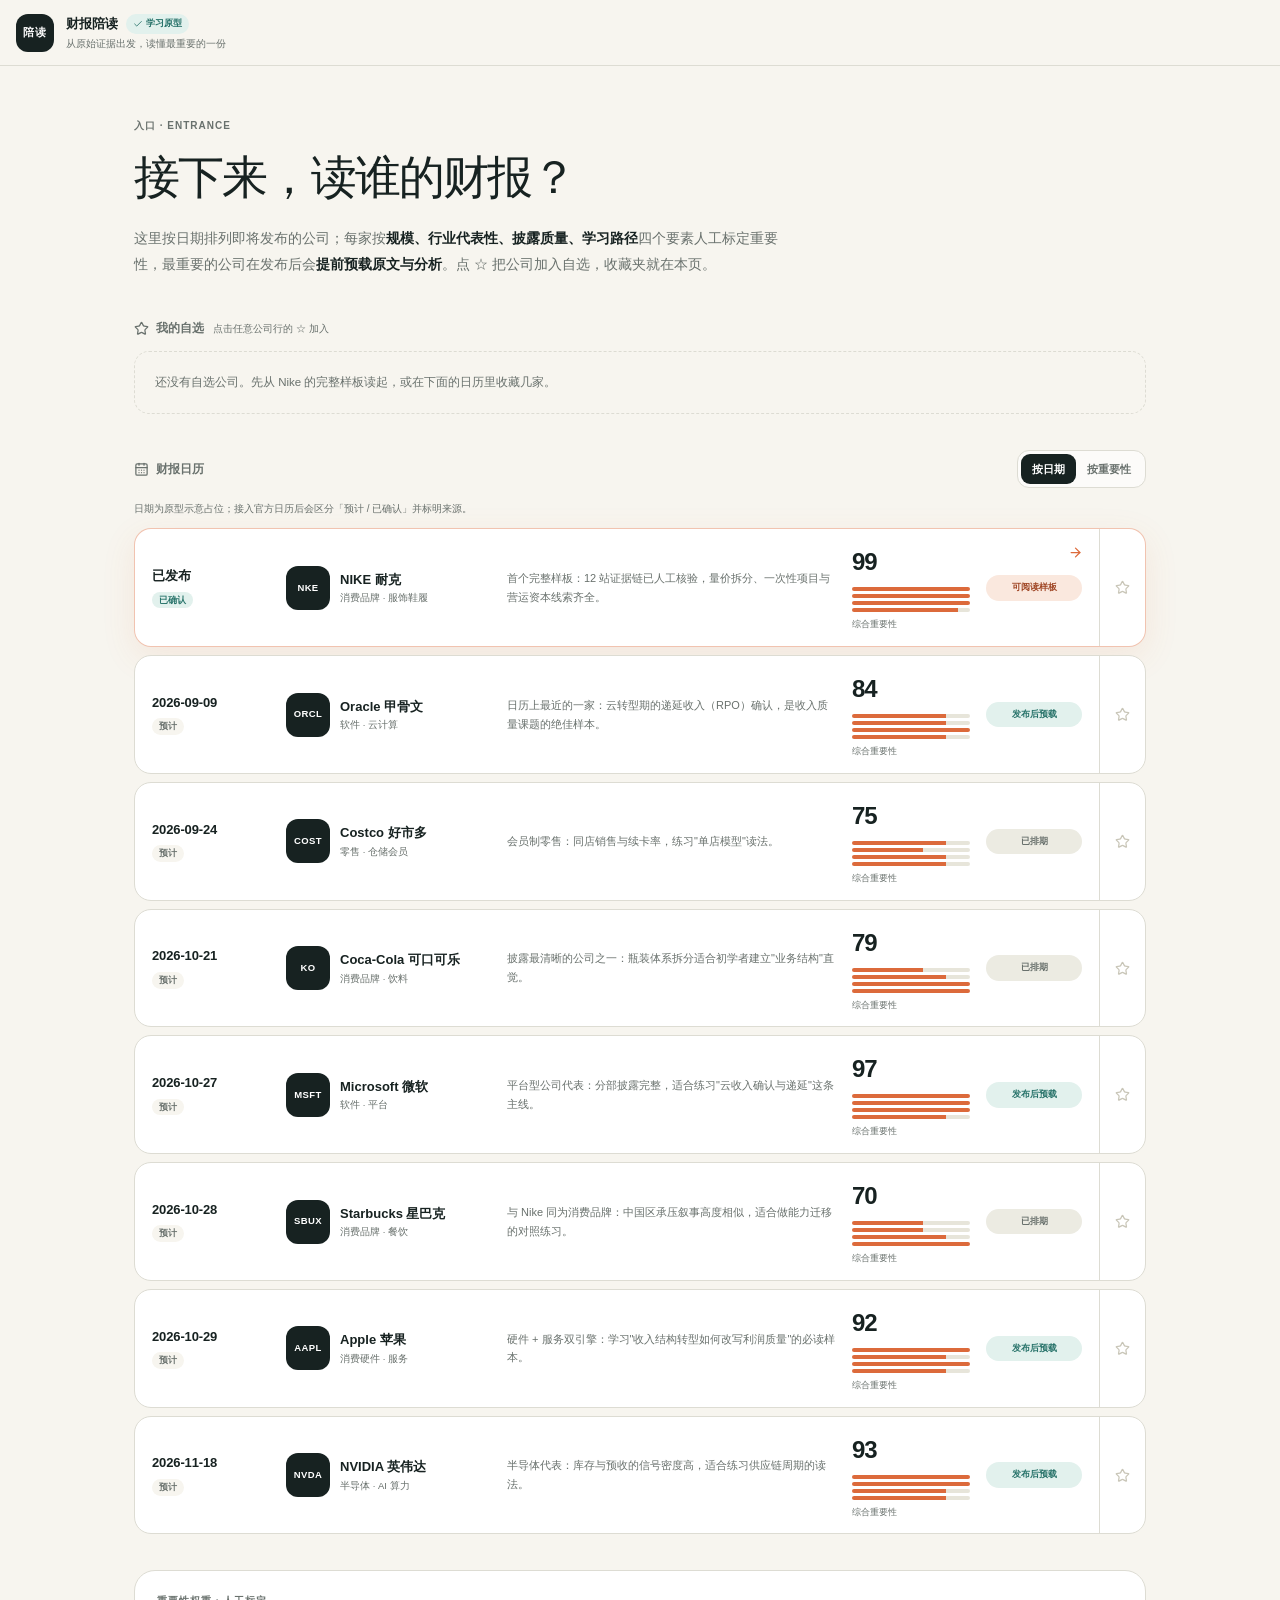
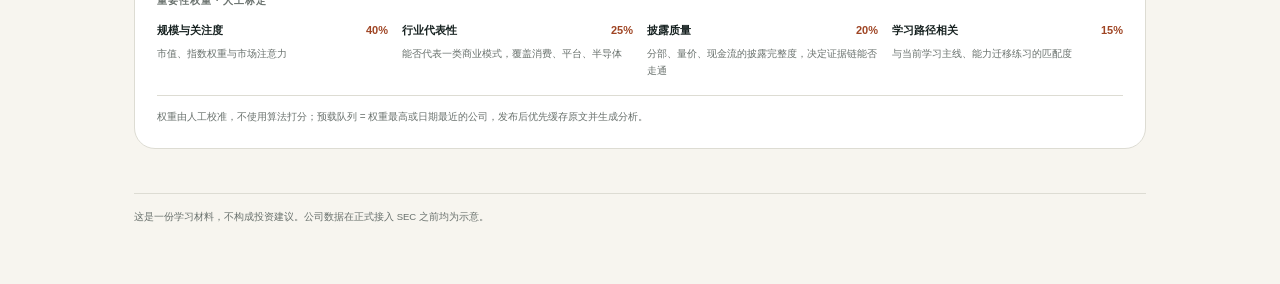
==== index.html @ c12c3133 "Deploy entry homepage + Nike report at /report/nike/fy2026; relative asset paths (fix broken subpath" ====
<!DOCTYPE html><html lang="zh-CN"><head><meta charSet="utf-8"/><meta name="viewport" content="width=device-width, initial-scale=1"/><link rel="stylesheet" href="./_next/static/css/index.BPpozG5n.css" data-rsc-css-href="./_next/static/css/index.BPpozG5n.css" data-precedence="vite-rsc/importer-resources"/><link rel="modulepreload" fetchPriority="low" href="./_next/static/chunks/index-BDIUC6n9.js"/><script src="/./_next/static/chunks/rolldown-runtime-C60lm6uB.js" type="module" async=""></script><script src="/./_next/static/chunks/framework-D_rUT4EX.js" type="module" async=""></script><link rel="modulepreload" href="./_next/static/chunks/rolldown-runtime-C60lm6uB.js" crossorigin=""/><link rel="modulepreload" href="./_next/static/chunks/framework-D_rUT4EX.js" crossorigin=""/><link rel="modulepreload" href="./_next/static/chunks/layout-segment-context-DTH68wFJ.js" crossorigin=""/><link rel="modulepreload" href="./_next/static/chunks/page-DCsmLHjJ.js" crossorigin=""/><link rel="modulepreload" href="./_next/static/chunks/check-DyhZmMCs.js" crossorigin=""/><title>财报陪读 · 财报学习入口</title><meta name="description" content="按日期追踪即将发布的公司财报，先读懂最重要的那几份。"/><script>Object.assign(((self[Symbol.for("vinext.navigationRuntime")]??={bootstrap:{routeManifest:null},functions:{}}).bootstrap.rsc??={rsc:[]}),{params:{},nav:{"pathname":"/","searchParams":[]}})</script><link rel="modulepreload" href="./_next/static/chunks/index-BDIUC6n9.js" />
</head><body><main class="home-page"><header class="topbar"><div class="nke">陪读</div><div class="report-title"><div><b>财报陪读</b><span class="verified"><svg xmlns="http://www.w3.org/2000/svg" width="10" height="10" viewBox="0 0 24 24" fill="none" stroke="currentColor" stroke-width="2" stroke-linecap="round" stroke-linejoin="round" class="lucide lucide-check" aria-hidden="true"><path d="M20 6 9 17l-5-5"></path></svg> 学习原型</span></div><small>从原始证据出发，读懂最重要的一份</small></div></header><div class="home"><section class="home-hero"><p class="eyebrow">入口 · Entrance</p><h1>接下来，读谁的财报？</h1><p class="lead">这里按日期排列即将发布的公司；每家按<b>规模、行业代表性、披露质量、学习路径</b>四个要素人工标定重要性，最重要的公司在发布后会<b>提前预载原文与分析</b>。点 ☆ 把公司加入自选，收藏夹就在本页。</p></section><section class="home-section" aria-label="我的自选"><div class="section-heading"><svg xmlns="http://www.w3.org/2000/svg" width="15" height="15" viewBox="0 0 24 24" fill="none" stroke="currentColor" stroke-width="2" stroke-linecap="round" stroke-linejoin="round" class="lucide lucide-star" aria-hidden="true"><path d="M11.525 2.295a.53.53 0 0 1 .95 0l2.31 4.679a2.123 2.123 0 0 0 1.595 1.16l5.166.756a.53.53 0 0 1 .294.904l-3.736 3.638a2.123 2.123 0 0 0-.611 1.878l.882 5.14a.53.53 0 0 1-.771.56l-4.618-2.428a2.122 2.122 0 0 0-1.973 0L6.396 21.01a.53.53 0 0 1-.77-.56l.881-5.139a2.122 2.122 0 0 0-.611-1.879L2.16 9.795a.53.53 0 0 1 .294-.906l5.165-.755a2.122 2.122 0 0 0 1.597-1.16z"></path></svg><h2>我的自选</h2><span class="heading-note">点击任意公司行的 ☆ 加入</span></div><div class="empty">还没有自选公司。先从 Nike 的完整样板读起，或在下面的日历里收藏几家。</div></section><section class="home-section" aria-label="财报日历"><div class="section-heading"><svg xmlns="http://www.w3.org/2000/svg" width="15" height="15" viewBox="0 0 24 24" fill="none" stroke="currentColor" stroke-width="2" stroke-linecap="round" stroke-linejoin="round" class="lucide lucide-calendar-days" aria-hidden="true"><path d="M8 2v3"></path><path d="M16 2v3"></path><rect x="3" y="3" width="18" height="18" rx="2"></rect><path d="M3 9h18"></path><path d="M8 13h.01"></path><path d="M12 13h.01"></path><path d="M16 13h.01"></path><path d="M8 17h.01"></path><path d="M12 17h.01"></path><path d="M16 17h.01"></path></svg><h2>财报日历</h2><div class="mode" role="tablist" aria-label="排序方式"><button class="active">按日期</button><button class="">按重要性</button></div></div><p class="cal-note">日期为原型示意占位；接入官方日历后会区分「预计 / 已确认」并标明来源。</p><ul class="co-list"><li class="co ready"><a class="co-main link" href="report/nike/fy2026/" aria-label="打开 NIKE 耐克 财报样板"><div class="co-date"><b>已发布</b><span class="date-flag ok">已确认</span></div><div class="co-id"><span class="ticker">NKE</span><div><b>NIKE 耐克</b><small>消费品牌 · 服饰鞋履</small></div></div><p class="co-hl">首个完整样板：12 站证据链已人工核验，量价拆分、一次性项目与营运资本线索齐全。</p><div class="co-weight" title="规模与关注度 5/5；行业代表性 5/5；披露质量 5/5；学习路径相关 4.5/5"><b>99</b><div class="factor-bars"><i data-v="5" style="--v:100%"></i><i data-v="5" style="--v:100%"></i><i data-v="5" style="--v:100%"></i><i data-v="4.5" style="--v:90%"></i></div><small>综合重要性</small></div><span class="status-badge ready" title="内容已人工核验，可直接进入">可阅读样板</span><svg xmlns="http://www.w3.org/2000/svg" width="15" height="15" viewBox="0 0 24 24" fill="none" stroke="currentColor" stroke-width="2" stroke-linecap="round" stroke-linejoin="round" class="lucide lucide-arrow-right go" aria-hidden="true"><path d="M5 12h14"></path><path d="m12 5 7 7-7 7"></path></svg></a><button class="star " aria-label="加入自选 NIKE 耐克"><svg xmlns="http://www.w3.org/2000/svg" width="15" height="15" viewBox="0 0 24 24" fill="none" stroke="currentColor" stroke-width="2" stroke-linecap="round" stroke-linejoin="round" class="lucide lucide-star" aria-hidden="true"><path d="M11.525 2.295a.53.53 0 0 1 .95 0l2.31 4.679a2.123 2.123 0 0 0 1.595 1.16l5.166.756a.53.53 0 0 1 .294.904l-3.736 3.638a2.123 2.123 0 0 0-.611 1.878l.882 5.14a.53.53 0 0 1-.771.56l-4.618-2.428a2.122 2.122 0 0 0-1.973 0L6.396 21.01a.53.53 0 0 1-.77-.56l.881-5.139a2.122 2.122 0 0 0-.611-1.879L2.16 9.795a.53.53 0 0 1 .294-.906l5.165-.755a2.122 2.122 0 0 0 1.597-1.16z"></path></svg></button></li><li class="co queued"><div class="co-main"><div class="co-date"><b>2026-09-09</b><span class="date-flag">预计</span></div><div class="co-id"><span class="ticker">ORCL</span><div><b>Oracle 甲骨文</b><small>软件 · 云计算</small></div></div><p class="co-hl">日历上最近的一家：云转型期的递延收入（RPO）确认，是收入质量课题的绝佳样本。</p><div class="co-weight" title="规模与关注度 4/5；行业代表性 4/5；披露质量 5/5；学习路径相关 4/5"><b>84</b><div class="factor-bars"><i data-v="4" style="--v:80%"></i><i data-v="4" style="--v:80%"></i><i data-v="5" style="--v:100%"></i><i data-v="4" style="--v:80%"></i></div><small>综合重要性</small></div><span class="status-badge queued" title="重要性高：发布后自动拉取原文并生成分析链（原型阶段仅展示状态）">发布后预载</span></div><button class="star " aria-label="加入自选 Oracle 甲骨文"><svg xmlns="http://www.w3.org/2000/svg" width="15" height="15" viewBox="0 0 24 24" fill="none" stroke="currentColor" stroke-width="2" stroke-linecap="round" stroke-linejoin="round" class="lucide lucide-star" aria-hidden="true"><path d="M11.525 2.295a.53.53 0 0 1 .95 0l2.31 4.679a2.123 2.123 0 0 0 1.595 1.16l5.166.756a.53.53 0 0 1 .294.904l-3.736 3.638a2.123 2.123 0 0 0-.611 1.878l.882 5.14a.53.53 0 0 1-.771.56l-4.618-2.428a2.122 2.122 0 0 0-1.973 0L6.396 21.01a.53.53 0 0 1-.77-.56l.881-5.139a2.122 2.122 0 0 0-.611-1.879L2.16 9.795a.53.53 0 0 1 .294-.906l5.165-.755a2.122 2.122 0 0 0 1.597-1.16z"></path></svg></button></li><li class="co planned"><div class="co-main"><div class="co-date"><b>2026-09-24</b><span class="date-flag">预计</span></div><div class="co-id"><span class="ticker">COST</span><div><b>Costco 好市多</b><small>零售 · 仓储会员</small></div></div><p class="co-hl">会员制零售：同店销售与续卡率，练习&quot;单店模型&quot;读法。</p><div class="co-weight" title="规模与关注度 4/5；行业代表性 3/5；披露质量 4/5；学习路径相关 4/5"><b>75</b><div class="factor-bars"><i data-v="4" style="--v:80%"></i><i data-v="3" style="--v:60%"></i><i data-v="4" style="--v:80%"></i><i data-v="4" style="--v:80%"></i></div><small>综合重要性</small></div><span class="status-badge planned" title="已进入覆盖名单，暂不在预载队列">已排期</span></div><button class="star " aria-label="加入自选 Costco 好市多"><svg xmlns="http://www.w3.org/2000/svg" width="15" height="15" viewBox="0 0 24 24" fill="none" stroke="currentColor" stroke-width="2" stroke-linecap="round" stroke-linejoin="round" class="lucide lucide-star" aria-hidden="true"><path d="M11.525 2.295a.53.53 0 0 1 .95 0l2.31 4.679a2.123 2.123 0 0 0 1.595 1.16l5.166.756a.53.53 0 0 1 .294.904l-3.736 3.638a2.123 2.123 0 0 0-.611 1.878l.882 5.14a.53.53 0 0 1-.771.56l-4.618-2.428a2.122 2.122 0 0 0-1.973 0L6.396 21.01a.53.53 0 0 1-.77-.56l.881-5.139a2.122 2.122 0 0 0-.611-1.879L2.16 9.795a.53.53 0 0 1 .294-.906l5.165-.755a2.122 2.122 0 0 0 1.597-1.16z"></path></svg></button></li><li class="co planned"><div class="co-main"><div class="co-date"><b>2026-10-21</b><span class="date-flag">预计</span></div><div class="co-id"><span class="ticker">KO</span><div><b>Coca-Cola 可口可乐</b><small>消费品牌 · 饮料</small></div></div><p class="co-hl">披露最清晰的公司之一：瓶装体系拆分适合初学者建立&quot;业务结构&quot;直觉。</p><div class="co-weight" title="规模与关注度 3/5；行业代表性 4/5；披露质量 5/5；学习路径相关 5/5"><b>79</b><div class="factor-bars"><i data-v="3" style="--v:60%"></i><i data-v="4" style="--v:80%"></i><i data-v="5" style="--v:100%"></i><i data-v="5" style="--v:100%"></i></div><small>综合重要性</small></div><span class="status-badge planned" title="已进入覆盖名单，暂不在预载队列">已排期</span></div><button class="star " aria-label="加入自选 Coca-Cola 可口可乐"><svg xmlns="http://www.w3.org/2000/svg" width="15" height="15" viewBox="0 0 24 24" fill="none" stroke="currentColor" stroke-width="2" stroke-linecap="round" stroke-linejoin="round" class="lucide lucide-star" aria-hidden="true"><path d="M11.525 2.295a.53.53 0 0 1 .95 0l2.31 4.679a2.123 2.123 0 0 0 1.595 1.16l5.166.756a.53.53 0 0 1 .294.904l-3.736 3.638a2.123 2.123 0 0 0-.611 1.878l.882 5.14a.53.53 0 0 1-.771.56l-4.618-2.428a2.122 2.122 0 0 0-1.973 0L6.396 21.01a.53.53 0 0 1-.77-.56l.881-5.139a2.122 2.122 0 0 0-.611-1.879L2.16 9.795a.53.53 0 0 1 .294-.906l5.165-.755a2.122 2.122 0 0 0 1.597-1.16z"></path></svg></button></li><li class="co queued"><div class="co-main"><div class="co-date"><b>2026-10-27</b><span class="date-flag">预计</span></div><div class="co-id"><span class="ticker">MSFT</span><div><b>Microsoft 微软</b><small>软件 · 平台</small></div></div><p class="co-hl">平台型公司代表：分部披露完整，适合练习&quot;云收入确认与递延&quot;这条主线。</p><div class="co-weight" title="规模与关注度 5/5；行业代表性 5/5；披露质量 5/5；学习路径相关 4/5"><b>97</b><div class="factor-bars"><i data-v="5" style="--v:100%"></i><i data-v="5" style="--v:100%"></i><i data-v="5" style="--v:100%"></i><i data-v="4" style="--v:80%"></i></div><small>综合重要性</small></div><span class="status-badge queued" title="重要性高：发布后自动拉取原文并生成分析链（原型阶段仅展示状态）">发布后预载</span></div><button class="star " aria-label="加入自选 Microsoft 微软"><svg xmlns="http://www.w3.org/2000/svg" width="15" height="15" viewBox="0 0 24 24" fill="none" stroke="currentColor" stroke-width="2" stroke-linecap="round" stroke-linejoin="round" class="lucide lucide-star" aria-hidden="true"><path d="M11.525 2.295a.53.53 0 0 1 .95 0l2.31 4.679a2.123 2.123 0 0 0 1.595 1.16l5.166.756a.53.53 0 0 1 .294.904l-3.736 3.638a2.123 2.123 0 0 0-.611 1.878l.882 5.14a.53.53 0 0 1-.771.56l-4.618-2.428a2.122 2.122 0 0 0-1.973 0L6.396 21.01a.53.53 0 0 1-.77-.56l.881-5.139a2.122 2.122 0 0 0-.611-1.879L2.16 9.795a.53.53 0 0 1 .294-.906l5.165-.755a2.122 2.122 0 0 0 1.597-1.16z"></path></svg></button></li><li class="co planned"><div class="co-main"><div class="co-date"><b>2026-10-28</b><span class="date-flag">预计</span></div><div class="co-id"><span class="ticker">SBUX</span><div><b>Starbucks 星巴克</b><small>消费品牌 · 餐饮</small></div></div><p class="co-hl">与 Nike 同为消费品牌：中国区承压叙事高度相似，适合做能力迁移的对照练习。</p><div class="co-weight" title="规模与关注度 3/5；行业代表性 3/5；披露质量 4/5；学习路径相关 5/5"><b>70</b><div class="factor-bars"><i data-v="3" style="--v:60%"></i><i data-v="3" style="--v:60%"></i><i data-v="4" style="--v:80%"></i><i data-v="5" style="--v:100%"></i></div><small>综合重要性</small></div><span class="status-badge planned" title="已进入覆盖名单，暂不在预载队列">已排期</span></div><button class="star " aria-label="加入自选 Starbucks 星巴克"><svg xmlns="http://www.w3.org/2000/svg" width="15" height="15" viewBox="0 0 24 24" fill="none" stroke="currentColor" stroke-width="2" stroke-linecap="round" stroke-linejoin="round" class="lucide lucide-star" aria-hidden="true"><path d="M11.525 2.295a.53.53 0 0 1 .95 0l2.31 4.679a2.123 2.123 0 0 0 1.595 1.16l5.166.756a.53.53 0 0 1 .294.904l-3.736 3.638a2.123 2.123 0 0 0-.611 1.878l.882 5.14a.53.53 0 0 1-.771.56l-4.618-2.428a2.122 2.122 0 0 0-1.973 0L6.396 21.01a.53.53 0 0 1-.77-.56l.881-5.139a2.122 2.122 0 0 0-.611-1.879L2.16 9.795a.53.53 0 0 1 .294-.906l5.165-.755a2.122 2.122 0 0 0 1.597-1.16z"></path></svg></button></li><li class="co queued"><div class="co-main"><div class="co-date"><b>2026-10-29</b><span class="date-flag">预计</span></div><div class="co-id"><span class="ticker">AAPL</span><div><b>Apple 苹果</b><small>消费硬件 · 服务</small></div></div><p class="co-hl">硬件 + 服务双引擎：学习&quot;收入结构转型如何改写利润质量&quot;的必读样本。</p><div class="co-weight" title="规模与关注度 5/5；行业代表性 4/5；披露质量 5/5；学习路径相关 4/5"><b>92</b><div class="factor-bars"><i data-v="5" style="--v:100%"></i><i data-v="4" style="--v:80%"></i><i data-v="5" style="--v:100%"></i><i data-v="4" style="--v:80%"></i></div><small>综合重要性</small></div><span class="status-badge queued" title="重要性高：发布后自动拉取原文并生成分析链（原型阶段仅展示状态）">发布后预载</span></div><button class="star " aria-label="加入自选 Apple 苹果"><svg xmlns="http://www.w3.org/2000/svg" width="15" height="15" viewBox="0 0 24 24" fill="none" stroke="currentColor" stroke-width="2" stroke-linecap="round" stroke-linejoin="round" class="lucide lucide-star" aria-hidden="true"><path d="M11.525 2.295a.53.53 0 0 1 .95 0l2.31 4.679a2.123 2.123 0 0 0 1.595 1.16l5.166.756a.53.53 0 0 1 .294.904l-3.736 3.638a2.123 2.123 0 0 0-.611 1.878l.882 5.14a.53.53 0 0 1-.771.56l-4.618-2.428a2.122 2.122 0 0 0-1.973 0L6.396 21.01a.53.53 0 0 1-.77-.56l.881-5.139a2.122 2.122 0 0 0-.611-1.879L2.16 9.795a.53.53 0 0 1 .294-.906l5.165-.755a2.122 2.122 0 0 0 1.597-1.16z"></path></svg></button></li><li class="co queued"><div class="co-main"><div class="co-date"><b>2026-11-18</b><span class="date-flag">预计</span></div><div class="co-id"><span class="ticker">NVDA</span><div><b>NVIDIA 英伟达</b><small>半导体 · AI 算力</small></div></div><p class="co-hl">半导体代表：库存与预收的信号密度高，适合练习供应链周期的读法。</p><div class="co-weight" title="规模与关注度 5/5；行业代表性 5/5；披露质量 4/5；学习路径相关 4/5"><b>93</b><div class="factor-bars"><i data-v="5" style="--v:100%"></i><i data-v="5" style="--v:100%"></i><i data-v="4" style="--v:80%"></i><i data-v="4" style="--v:80%"></i></div><small>综合重要性</small></div><span class="status-badge queued" title="重要性高：发布后自动拉取原文并生成分析链（原型阶段仅展示状态）">发布后预载</span></div><button class="star " aria-label="加入自选 NVIDIA 英伟达"><svg xmlns="http://www.w3.org/2000/svg" width="15" height="15" viewBox="0 0 24 24" fill="none" stroke="currentColor" stroke-width="2" stroke-linecap="round" stroke-linejoin="round" class="lucide lucide-star" aria-hidden="true"><path d="M11.525 2.295a.53.53 0 0 1 .95 0l2.31 4.679a2.123 2.123 0 0 0 1.595 1.16l5.166.756a.53.53 0 0 1 .294.904l-3.736 3.638a2.123 2.123 0 0 0-.611 1.878l.882 5.14a.53.53 0 0 1-.771.56l-4.618-2.428a2.122 2.122 0 0 0-1.973 0L6.396 21.01a.53.53 0 0 1-.77-.56l.881-5.139a2.122 2.122 0 0 0-.611-1.879L2.16 9.795a.53.53 0 0 1 .294-.906l5.165-.755a2.122 2.122 0 0 0 1.597-1.16z"></path></svg></button></li></ul></section><section class="home-section" aria-label="重要性权重说明"><div class="weight-note"><p class="eyebrow">重要性权重 · 人工标定</p><div class="factor-grid"><div><b>规模与关注度<span>40%</span></b><p>市值、指数权重与市场注意力</p></div><div><b>行业代表性<span>25%</span></b><p>能否代表一类商业模式，覆盖消费、平台、半导体</p></div><div><b>披露质量<span>20%</span></b><p>分部、量价、现金流的披露完整度，决定证据链能否走通</p></div><div><b>学习路径相关<span>15%</span></b><p>与当前学习主线、能力迁移练习的匹配度</p></div></div><p class="factor-foot">权重由人工校准，不使用算法打分；预载队列 = 权重最高或日期最近的公司，发布后优先缓存原文并生成分析。</p></div></section><footer class="home-foot">这是一份学习材料，不构成投资建议。公司数据在正式接入 SEC 之前均为示意。</footer></div></main><script type="module" src="./_next/static/chunks/index-BDIUC6n9.js" id="_R_" async=""></script><script>((self[Symbol.for("vinext.navigationRuntime")]??={bootstrap:{routeManifest:null},functions:{}}).bootstrap.rsc??={rsc:[]}).rsc.push("2:I[\"c5beb10df826\",[],\"Children\",1]\n")</script><script>((self[Symbol.for("vinext.navigationRuntime")]??={bootstrap:{routeManifest:null},functions:{}}).bootstrap.rsc??={rsc:[]}).rsc.push("3:I[\"0dc7e6a5ccb2\",[],\"GlobalErrorBoundary\",1]\n")</script><script>((self[Symbol.for("vinext.navigationRuntime")]??={bootstrap:{routeManifest:null},functions:{}}).bootstrap.rsc??={rsc:[]}).rsc.push("4:I[\"610eead2fe97\",[],\"default\",1]\n")</script><script>((self[Symbol.for("vinext.navigationRuntime")]??={bootstrap:{routeManifest:null},functions:{}}).bootstrap.rsc??={rsc:[]}).rsc.push("5:I[\"0dc7e6a5ccb2\",[],\"ErrorBoundary\",1]\n")</script><script>((self[Symbol.for("vinext.navigationRuntime")]??={bootstrap:{routeManifest:null},functions:{}}).bootstrap.rsc??={rsc:[]}).rsc.push("6:I[\"8c444080ebb8\",[],\"LayoutSegmentProvider\",1]\n")</script><script>((self[Symbol.for("vinext.navigationRuntime")]??={bootstrap:{routeManifest:null},functions:{}}).bootstrap.rsc??={rsc:[]}).rsc.push("7:I[\"c5beb10df826\",[],\"Slot\",1]\n")</script><script>((self[Symbol.for("vinext.navigationRuntime")]??={bootstrap:{routeManifest:null},functions:{}}).bootstrap.rsc??={rsc:[]}).rsc.push("8:I[\"0dc7e6a5ccb2\",[],\"NotFoundBoundary\",1]\n")</script><script>((self[Symbol.for("vinext.navigationRuntime")]??={bootstrap:{routeManifest:null},functions:{}}).bootstrap.rsc??={rsc:[]}).rsc.push("9:I[\"40fe166cc87b\",[],\"AppRouterScrollTarget\",1]\n")</script><script>((self[Symbol.for("vinext.navigationRuntime")]??={bootstrap:{routeManifest:null},functions:{}}).bootstrap.rsc??={rsc:[]}).rsc.push("a:I[\"0dc7e6a5ccb2\",[],\"RedirectBoundary\",1]\n")</script><script>((self[Symbol.for("vinext.navigationRuntime")]??={bootstrap:{routeManifest:null},functions:{}}).bootstrap.rsc??={rsc:[]}).rsc.push(":HL[\"./_next/static/css/index.BPpozG5n.css\",\"style\"     ]\n")</script><script>((self[Symbol.for("vinext.navigationRuntime")]??={bootstrap:{routeManifest:null},functions:{}}).bootstrap.rsc??={rsc:[]}).rsc.push("0:{\"page:/\":\"$L1\",\"layout:/\":[[[\"$\",\"link\",\"css:./_next/static/css/index.BPpozG5n.css\",{\"rel\":\"stylesheet\",\"precedence\":\"vite-rsc/importer-resources\",\"href\":\"./_next/static/css/index.BPpozG5n.css\",\"data-rsc-css-href\":\"./_next/static/css/index.BPpozG5n.css\"}],\"$undefined\"],[\"$\",\"html\",null,{\"lang\":\"zh-CN\",\"children\":[\"$\",\"body\",null,{\"children\":[\"$\",\"$L2\",null,{}]}]}]],\"route:/\":[[[\"$\",\"meta\",null,{\"charSet\":\"utf-8\"}],[[\"$\",\"title\",\"0\",{\"children\":\"财报陪读 · 财报学习入口\"}],[\"$\",\"meta\",\"1\",{\"name\":\"description\",\"content\":\"按日期追踪即将发布的公司财报，先读懂最重要的那几份。\"}]],[[\"$\",\"meta\",\"0\",{\"name\":\"viewport\",\"content\":\"width=device-width, initial-scale=1\"}]]],[\"$\",\"$L3\",null,{\"fallback\":\"$4\",\"children\":[\"$\",\"$L5\",null,{\"fallback\":\"$4\",\"children\":[\"$\",\"$L6\",null,{\"providerId\":\"layout:/\",\"segmentMap\":{\"children\":[]},\"children\":[\"$\",\"$L7\",null,{\"id\":\"layout:/\",\"parallelSlots\":\"$undefined\",\"children\":[\"$\",\"$L8\",null,{\"resetKey\":\"\",\"fallback\":[[\"$\",\"title\",null,{\"children\":\"404: This page could not be found.\"}],[\"$\",\"div\",null,{\"style\":{\"fontFamily\":\"system-ui,\\\"Segoe UI\\\",Roboto,Helvetica,Arial,sans-serif,\\\"Apple Color Emoji\\\",\\\"Segoe UI Emoji\\\"\",\"height\":\"100vh\",\"textAlign\":\"center\",\"display\":\"flex\",\"flexDirection\":\"column\",\"alignItems\":\"center\",\"justifyContent\":\"center\"},\"children\":[\"$\",\"div\",null,{\"children\":[[\"$\",\"style\",null,{\"dangerouslySetInnerHTML\":{\"__html\":\"body{color:#000;background:#fff;margin:0}.next-error-h1{border-right:1px solid rgba(0,0,0,.3)}@media (prefers-color-scheme:dark){body{color:#fff;background:#000}.next-error-h1{border-right:1px solid rgba(255,255,255,.3)}}\"}}],[\"$\",\"h1\",null,{\"className\":\"next-error-h1\",\"style\":{\"display\":\"inline-block\",\"margin\":\"0 20px 0 0\",\"padding\":\"0 23px 0 0\",\"fontSize\":24,\"fontWeight\":500,\"verticalAlign\":\"top\",\"lineHeight\":\"49px\"},\"children\":404}],[\"$\",\"div\",null,{\"style\":{\"display\":\"inline-block\"},\"children\":[\"$\",\"h2\",null,{\"style\":{\"fontSize\":14,\"fontWeight\":400,\"lineHeight\":\"49px\",\"margin\":0},\"children\":\"This page could not be found.\"}]}]]}]}]],\"children\":[\"$\",\"$L9\",null,{\"children\":[\"$\",\"$La\",null,{\"children\":[[\"$\",\"$L6\",null,{\"providerId\":\"page:/\",\"segmentMap\":{\"children\":[\"__PAGE__\"]},\"children\":[\"$\",\"$L7\",null,{\"id\":\"page:/\"}]}],null]}]}]}]}]}]}]}],null,null],\"__route\":\"route:/\",\"__interceptionContext\":null,\"__layoutIds\":[\"layout:/\"],\"__rootLayout\":\"/\",\"__bfcacheSegmentIdentities\":{\"layout:/\":\"[\\\"layout\\\",\\\"layout:/\\\",\\\"root-boundary:/\\\",\\\"\\\"]\",\"page:/\":\"[\\\"page\\\",\\\"page:/\\\",\\\"root-boundary:/\\\",\\\"\\\"]\"},\"__srcPage\":[\"page\"],\"__layoutFlags\":{\"layout:/\":\"s\"},\"__artifactCompatibility\":{\"schemaVersion\":1,\"graphVersion\":\"app-route-graph:1177fd80f83fa7b0\",\"deploymentVersion\":\"57dcc817-956c-4311-aa41-f0c4954b4004\",\"appElementsSchemaVersion\":1,\"rscPayloadSchemaVersion\":1,\"rootBoundaryId\":\"/\",\"renderEpoch\":null}}\n")</script><script>((self[Symbol.for("vinext.navigationRuntime")]??={bootstrap:{routeManifest:null},functions:{}}).bootstrap.rsc??={rsc:[]}).rsc.push("b:I[\"6efdf509a785\",[],\"default\",1]\n")</script><script>((self[Symbol.for("vinext.navigationRuntime")]??={bootstrap:{routeManifest:null},functions:{}}).bootstrap.rsc??={rsc:[]}).rsc.push("1:[\"$\",\"$Lb\",null,{\"params\":\"$@c\",\"searchParams\":\"$@d\"}]\n")</script><script>((self[Symbol.for("vinext.navigationRuntime")]??={bootstrap:{routeManifest:null},functions:{}}).bootstrap.rsc??={rsc:[]}).rsc.push("c:{}\n")</script><script>((self[Symbol.for("vinext.navigationRuntime")]??={bootstrap:{routeManifest:null},functions:{}}).bootstrap.rsc??={rsc:[]}).rsc.push("d:{}\n")</script><script>Object.assign(((self[Symbol.for("vinext.navigationRuntime")]??={bootstrap:{routeManifest:null},functions:{}}).bootstrap.rsc??={rsc:[]}),{"initialCacheKind":"dynamic"});((self[Symbol.for("vinext.navigationRuntime")]??={bootstrap:{routeManifest:null},functions:{}}).bootstrap.rsc??={rsc:[]}).done=true</script></body></html>
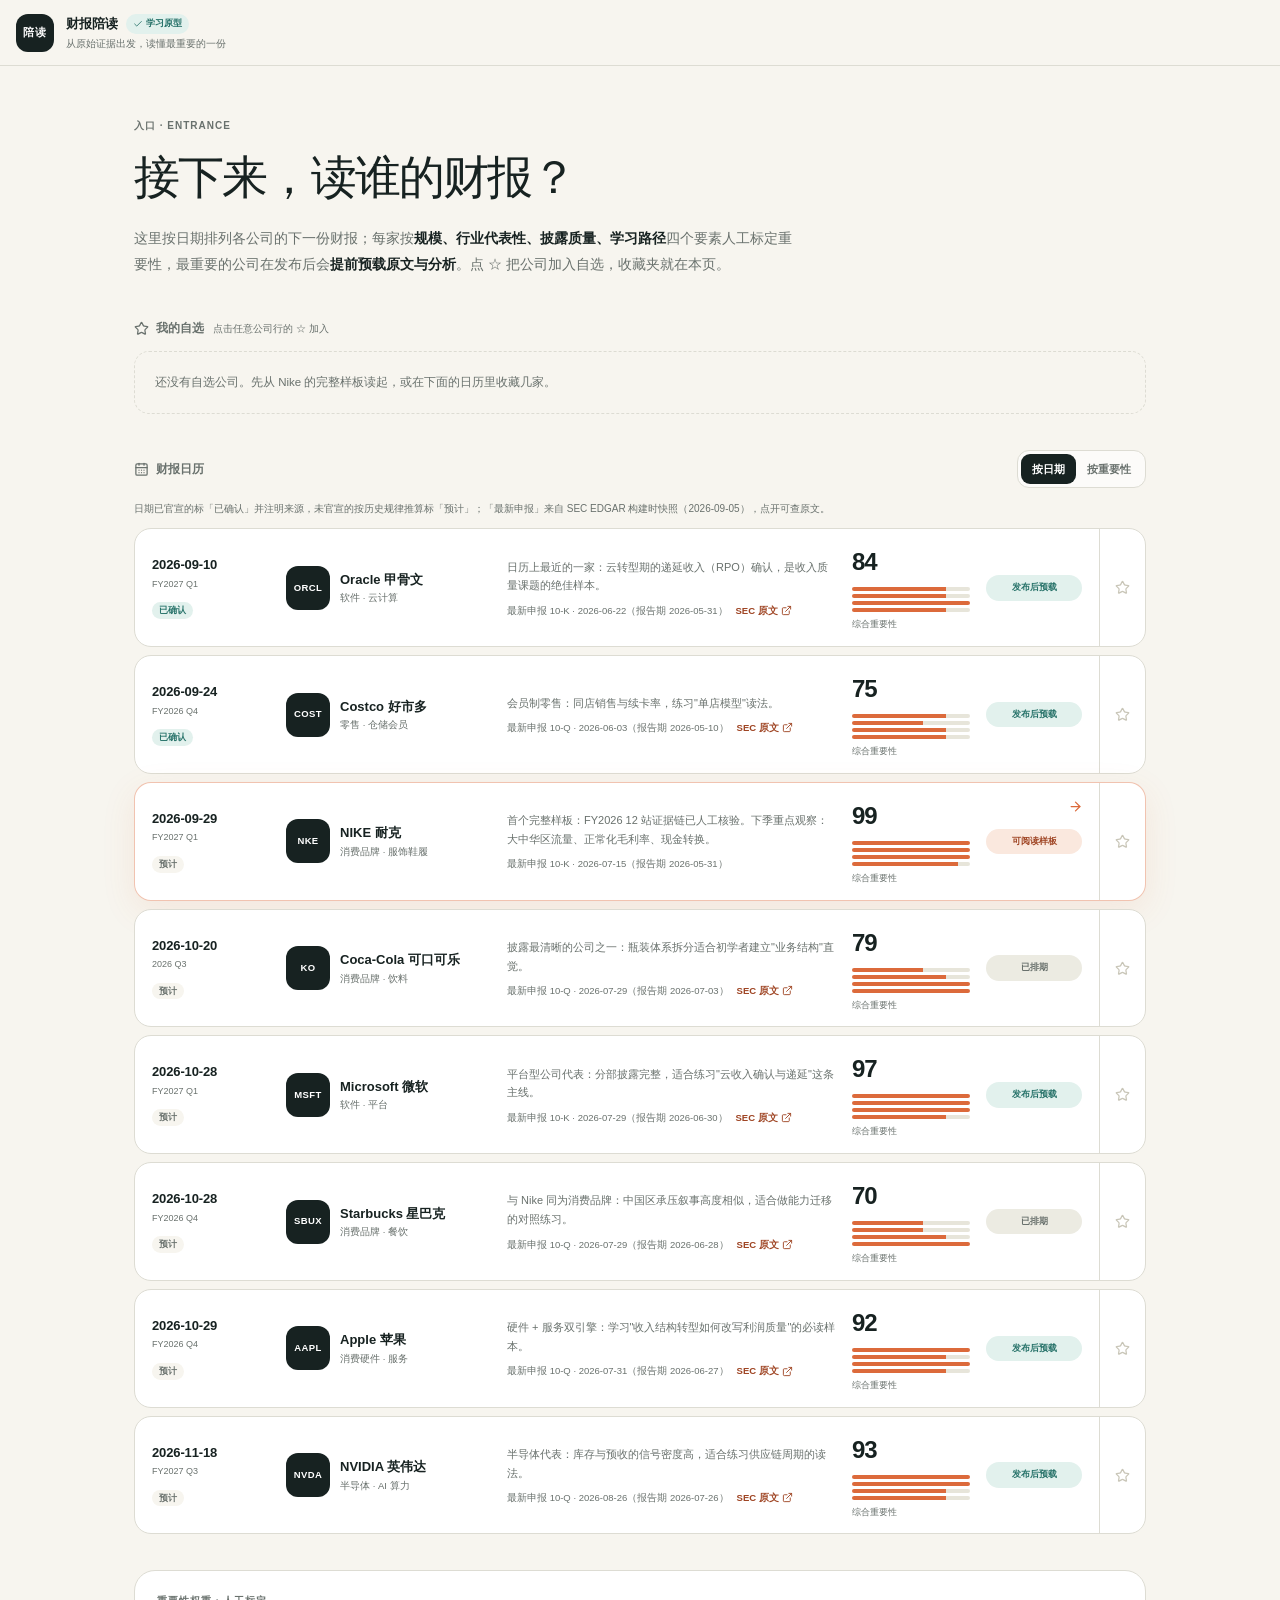
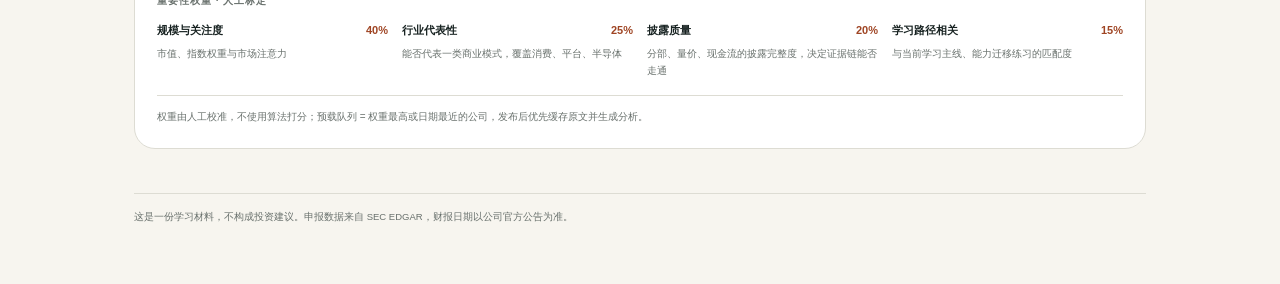
==== commit c10561e9: "Homepage: real SEC EDGAR filings + confirmed earnings dates (ORCL 9/10, COST 9/24)" ====
--- a/index.html
+++ b/index.html
@@ -1,2 +1,2 @@
-<!DOCTYPE html><html lang="zh-CN"><head><meta charSet="utf-8"/><meta name="viewport" content="width=device-width, initial-scale=1"/><link rel="stylesheet" href="./_next/static/css/index.BPpozG5n.css" data-rsc-css-href="./_next/static/css/index.BPpozG5n.css" data-precedence="vite-rsc/importer-resources"/><link rel="modulepreload" fetchPriority="low" href="./_next/static/chunks/index-BDIUC6n9.js"/><script src="/./_next/static/chunks/rolldown-runtime-C60lm6uB.js" type="module" async=""></script><script src="/./_next/static/chunks/framework-D_rUT4EX.js" type="module" async=""></script><link rel="modulepreload" href="./_next/static/chunks/rolldown-runtime-C60lm6uB.js" crossorigin=""/><link rel="modulepreload" href="./_next/static/chunks/framework-D_rUT4EX.js" crossorigin=""/><link rel="modulepreload" href="./_next/static/chunks/layout-segment-context-DTH68wFJ.js" crossorigin=""/><link rel="modulepreload" href="./_next/static/chunks/page-DCsmLHjJ.js" crossorigin=""/><link rel="modulepreload" href="./_next/static/chunks/check-DyhZmMCs.js" crossorigin=""/><title>财报陪读 · 财报学习入口</title><meta name="description" content="按日期追踪即将发布的公司财报，先读懂最重要的那几份。"/><script>Object.assign(((self[Symbol.for("vinext.navigationRuntime")]??={bootstrap:{routeManifest:null},functions:{}}).bootstrap.rsc??={rsc:[]}),{params:{},nav:{"pathname":"/","searchParams":[]}})</script><link rel="modulepreload" href="./_next/static/chunks/index-BDIUC6n9.js" />
-</head><body><main class="home-page"><header class="topbar"><div class="nke">陪读</div><div class="report-title"><div><b>财报陪读</b><span class="verified"><svg xmlns="http://www.w3.org/2000/svg" width="10" height="10" viewBox="0 0 24 24" fill="none" stroke="currentColor" stroke-width="2" stroke-linecap="round" stroke-linejoin="round" class="lucide lucide-check" aria-hidden="true"><path d="M20 6 9 17l-5-5"></path></svg> 学习原型</span></div><small>从原始证据出发，读懂最重要的一份</small></div></header><div class="home"><section class="home-hero"><p class="eyebrow">入口 · Entrance</p><h1>接下来，读谁的财报？</h1><p class="lead">这里按日期排列即将发布的公司；每家按<b>规模、行业代表性、披露质量、学习路径</b>四个要素人工标定重要性，最重要的公司在发布后会<b>提前预载原文与分析</b>。点 ☆ 把公司加入自选，收藏夹就在本页。</p></section><section class="home-section" aria-label="我的自选"><div class="section-heading"><svg xmlns="http://www.w3.org/2000/svg" width="15" height="15" viewBox="0 0 24 24" fill="none" stroke="currentColor" stroke-width="2" stroke-linecap="round" stroke-linejoin="round" class="lucide lucide-star" aria-hidden="true"><path d="M11.525 2.295a.53.53 0 0 1 .95 0l2.31 4.679a2.123 2.123 0 0 0 1.595 1.16l5.166.756a.53.53 0 0 1 .294.904l-3.736 3.638a2.123 2.123 0 0 0-.611 1.878l.882 5.14a.53.53 0 0 1-.771.56l-4.618-2.428a2.122 2.122 0 0 0-1.973 0L6.396 21.01a.53.53 0 0 1-.77-.56l.881-5.139a2.122 2.122 0 0 0-.611-1.879L2.16 9.795a.53.53 0 0 1 .294-.906l5.165-.755a2.122 2.122 0 0 0 1.597-1.16z"></path></svg><h2>我的自选</h2><span class="heading-note">点击任意公司行的 ☆ 加入</span></div><div class="empty">还没有自选公司。先从 Nike 的完整样板读起，或在下面的日历里收藏几家。</div></section><section class="home-section" aria-label="财报日历"><div class="section-heading"><svg xmlns="http://www.w3.org/2000/svg" width="15" height="15" viewBox="0 0 24 24" fill="none" stroke="currentColor" stroke-width="2" stroke-linecap="round" stroke-linejoin="round" class="lucide lucide-calendar-days" aria-hidden="true"><path d="M8 2v3"></path><path d="M16 2v3"></path><rect x="3" y="3" width="18" height="18" rx="2"></rect><path d="M3 9h18"></path><path d="M8 13h.01"></path><path d="M12 13h.01"></path><path d="M16 13h.01"></path><path d="M8 17h.01"></path><path d="M12 17h.01"></path><path d="M16 17h.01"></path></svg><h2>财报日历</h2><div class="mode" role="tablist" aria-label="排序方式"><button class="active">按日期</button><button class="">按重要性</button></div></div><p class="cal-note">日期为原型示意占位；接入官方日历后会区分「预计 / 已确认」并标明来源。</p><ul class="co-list"><li class="co ready"><a class="co-main link" href="report/nike/fy2026/" aria-label="打开 NIKE 耐克 财报样板"><div class="co-date"><b>已发布</b><span class="date-flag ok">已确认</span></div><div class="co-id"><span class="ticker">NKE</span><div><b>NIKE 耐克</b><small>消费品牌 · 服饰鞋履</small></div></div><p class="co-hl">首个完整样板：12 站证据链已人工核验，量价拆分、一次性项目与营运资本线索齐全。</p><div class="co-weight" title="规模与关注度 5/5；行业代表性 5/5；披露质量 5/5；学习路径相关 4.5/5"><b>99</b><div class="factor-bars"><i data-v="5" style="--v:100%"></i><i data-v="5" style="--v:100%"></i><i data-v="5" style="--v:100%"></i><i data-v="4.5" style="--v:90%"></i></div><small>综合重要性</small></div><span class="status-badge ready" title="内容已人工核验，可直接进入">可阅读样板</span><svg xmlns="http://www.w3.org/2000/svg" width="15" height="15" viewBox="0 0 24 24" fill="none" stroke="currentColor" stroke-width="2" stroke-linecap="round" stroke-linejoin="round" class="lucide lucide-arrow-right go" aria-hidden="true"><path d="M5 12h14"></path><path d="m12 5 7 7-7 7"></path></svg></a><button class="star " aria-label="加入自选 NIKE 耐克"><svg xmlns="http://www.w3.org/2000/svg" width="15" height="15" viewBox="0 0 24 24" fill="none" stroke="currentColor" stroke-width="2" stroke-linecap="round" stroke-linejoin="round" class="lucide lucide-star" aria-hidden="true"><path d="M11.525 2.295a.53.53 0 0 1 .95 0l2.31 4.679a2.123 2.123 0 0 0 1.595 1.16l5.166.756a.53.53 0 0 1 .294.904l-3.736 3.638a2.123 2.123 0 0 0-.611 1.878l.882 5.14a.53.53 0 0 1-.771.56l-4.618-2.428a2.122 2.122 0 0 0-1.973 0L6.396 21.01a.53.53 0 0 1-.77-.56l.881-5.139a2.122 2.122 0 0 0-.611-1.879L2.16 9.795a.53.53 0 0 1 .294-.906l5.165-.755a2.122 2.122 0 0 0 1.597-1.16z"></path></svg></button></li><li class="co queued"><div class="co-main"><div class="co-date"><b>2026-09-09</b><span class="date-flag">预计</span></div><div class="co-id"><span class="ticker">ORCL</span><div><b>Oracle 甲骨文</b><small>软件 · 云计算</small></div></div><p class="co-hl">日历上最近的一家：云转型期的递延收入（RPO）确认，是收入质量课题的绝佳样本。</p><div class="co-weight" title="规模与关注度 4/5；行业代表性 4/5；披露质量 5/5；学习路径相关 4/5"><b>84</b><div class="factor-bars"><i data-v="4" style="--v:80%"></i><i data-v="4" style="--v:80%"></i><i data-v="5" style="--v:100%"></i><i data-v="4" style="--v:80%"></i></div><small>综合重要性</small></div><span class="status-badge queued" title="重要性高：发布后自动拉取原文并生成分析链（原型阶段仅展示状态）">发布后预载</span></div><button class="star " aria-label="加入自选 Oracle 甲骨文"><svg xmlns="http://www.w3.org/2000/svg" width="15" height="15" viewBox="0 0 24 24" fill="none" stroke="currentColor" stroke-width="2" stroke-linecap="round" stroke-linejoin="round" class="lucide lucide-star" aria-hidden="true"><path d="M11.525 2.295a.53.53 0 0 1 .95 0l2.31 4.679a2.123 2.123 0 0 0 1.595 1.16l5.166.756a.53.53 0 0 1 .294.904l-3.736 3.638a2.123 2.123 0 0 0-.611 1.878l.882 5.14a.53.53 0 0 1-.771.56l-4.618-2.428a2.122 2.122 0 0 0-1.973 0L6.396 21.01a.53.53 0 0 1-.77-.56l.881-5.139a2.122 2.122 0 0 0-.611-1.879L2.16 9.795a.53.53 0 0 1 .294-.906l5.165-.755a2.122 2.122 0 0 0 1.597-1.16z"></path></svg></button></li><li class="co planned"><div class="co-main"><div class="co-date"><b>2026-09-24</b><span class="date-flag">预计</span></div><div class="co-id"><span class="ticker">COST</span><div><b>Costco 好市多</b><small>零售 · 仓储会员</small></div></div><p class="co-hl">会员制零售：同店销售与续卡率，练习&quot;单店模型&quot;读法。</p><div class="co-weight" title="规模与关注度 4/5；行业代表性 3/5；披露质量 4/5；学习路径相关 4/5"><b>75</b><div class="factor-bars"><i data-v="4" style="--v:80%"></i><i data-v="3" style="--v:60%"></i><i data-v="4" style="--v:80%"></i><i data-v="4" style="--v:80%"></i></div><small>综合重要性</small></div><span class="status-badge planned" title="已进入覆盖名单，暂不在预载队列">已排期</span></div><button class="star " aria-label="加入自选 Costco 好市多"><svg xmlns="http://www.w3.org/2000/svg" width="15" height="15" viewBox="0 0 24 24" fill="none" stroke="currentColor" stroke-width="2" stroke-linecap="round" stroke-linejoin="round" class="lucide lucide-star" aria-hidden="true"><path d="M11.525 2.295a.53.53 0 0 1 .95 0l2.31 4.679a2.123 2.123 0 0 0 1.595 1.16l5.166.756a.53.53 0 0 1 .294.904l-3.736 3.638a2.123 2.123 0 0 0-.611 1.878l.882 5.14a.53.53 0 0 1-.771.56l-4.618-2.428a2.122 2.122 0 0 0-1.973 0L6.396 21.01a.53.53 0 0 1-.77-.56l.881-5.139a2.122 2.122 0 0 0-.611-1.879L2.16 9.795a.53.53 0 0 1 .294-.906l5.165-.755a2.122 2.122 0 0 0 1.597-1.16z"></path></svg></button></li><li class="co planned"><div class="co-main"><div class="co-date"><b>2026-10-21</b><span class="date-flag">预计</span></div><div class="co-id"><span class="ticker">KO</span><div><b>Coca-Cola 可口可乐</b><small>消费品牌 · 饮料</small></div></div><p class="co-hl">披露最清晰的公司之一：瓶装体系拆分适合初学者建立&quot;业务结构&quot;直觉。</p><div class="co-weight" title="规模与关注度 3/5；行业代表性 4/5；披露质量 5/5；学习路径相关 5/5"><b>79</b><div class="factor-bars"><i data-v="3" style="--v:60%"></i><i data-v="4" style="--v:80%"></i><i data-v="5" style="--v:100%"></i><i data-v="5" style="--v:100%"></i></div><small>综合重要性</small></div><span class="status-badge planned" title="已进入覆盖名单，暂不在预载队列">已排期</span></div><button class="star " aria-label="加入自选 Coca-Cola 可口可乐"><svg xmlns="http://www.w3.org/2000/svg" width="15" height="15" viewBox="0 0 24 24" fill="none" stroke="currentColor" stroke-width="2" stroke-linecap="round" stroke-linejoin="round" class="lucide lucide-star" aria-hidden="true"><path d="M11.525 2.295a.53.53 0 0 1 .95 0l2.31 4.679a2.123 2.123 0 0 0 1.595 1.16l5.166.756a.53.53 0 0 1 .294.904l-3.736 3.638a2.123 2.123 0 0 0-.611 1.878l.882 5.14a.53.53 0 0 1-.771.56l-4.618-2.428a2.122 2.122 0 0 0-1.973 0L6.396 21.01a.53.53 0 0 1-.77-.56l.881-5.139a2.122 2.122 0 0 0-.611-1.879L2.16 9.795a.53.53 0 0 1 .294-.906l5.165-.755a2.122 2.122 0 0 0 1.597-1.16z"></path></svg></button></li><li class="co queued"><div class="co-main"><div class="co-date"><b>2026-10-27</b><span class="date-flag">预计</span></div><div class="co-id"><span class="ticker">MSFT</span><div><b>Microsoft 微软</b><small>软件 · 平台</small></div></div><p class="co-hl">平台型公司代表：分部披露完整，适合练习&quot;云收入确认与递延&quot;这条主线。</p><div class="co-weight" title="规模与关注度 5/5；行业代表性 5/5；披露质量 5/5；学习路径相关 4/5"><b>97</b><div class="factor-bars"><i data-v="5" style="--v:100%"></i><i data-v="5" style="--v:100%"></i><i data-v="5" style="--v:100%"></i><i data-v="4" style="--v:80%"></i></div><small>综合重要性</small></div><span class="status-badge queued" title="重要性高：发布后自动拉取原文并生成分析链（原型阶段仅展示状态）">发布后预载</span></div><button class="star " aria-label="加入自选 Microsoft 微软"><svg xmlns="http://www.w3.org/2000/svg" width="15" height="15" viewBox="0 0 24 24" fill="none" stroke="currentColor" stroke-width="2" stroke-linecap="round" stroke-linejoin="round" class="lucide lucide-star" aria-hidden="true"><path d="M11.525 2.295a.53.53 0 0 1 .95 0l2.31 4.679a2.123 2.123 0 0 0 1.595 1.16l5.166.756a.53.53 0 0 1 .294.904l-3.736 3.638a2.123 2.123 0 0 0-.611 1.878l.882 5.14a.53.53 0 0 1-.771.56l-4.618-2.428a2.122 2.122 0 0 0-1.973 0L6.396 21.01a.53.53 0 0 1-.77-.56l.881-5.139a2.122 2.122 0 0 0-.611-1.879L2.16 9.795a.53.53 0 0 1 .294-.906l5.165-.755a2.122 2.122 0 0 0 1.597-1.16z"></path></svg></button></li><li class="co planned"><div class="co-main"><div class="co-date"><b>2026-10-28</b><span class="date-flag">预计</span></div><div class="co-id"><span class="ticker">SBUX</span><div><b>Starbucks 星巴克</b><small>消费品牌 · 餐饮</small></div></div><p class="co-hl">与 Nike 同为消费品牌：中国区承压叙事高度相似，适合做能力迁移的对照练习。</p><div class="co-weight" title="规模与关注度 3/5；行业代表性 3/5；披露质量 4/5；学习路径相关 5/5"><b>70</b><div class="factor-bars"><i data-v="3" style="--v:60%"></i><i data-v="3" style="--v:60%"></i><i data-v="4" style="--v:80%"></i><i data-v="5" style="--v:100%"></i></div><small>综合重要性</small></div><span class="status-badge planned" title="已进入覆盖名单，暂不在预载队列">已排期</span></div><button class="star " aria-label="加入自选 Starbucks 星巴克"><svg xmlns="http://www.w3.org/2000/svg" width="15" height="15" viewBox="0 0 24 24" fill="none" stroke="currentColor" stroke-width="2" stroke-linecap="round" stroke-linejoin="round" class="lucide lucide-star" aria-hidden="true"><path d="M11.525 2.295a.53.53 0 0 1 .95 0l2.31 4.679a2.123 2.123 0 0 0 1.595 1.16l5.166.756a.53.53 0 0 1 .294.904l-3.736 3.638a2.123 2.123 0 0 0-.611 1.878l.882 5.14a.53.53 0 0 1-.771.56l-4.618-2.428a2.122 2.122 0 0 0-1.973 0L6.396 21.01a.53.53 0 0 1-.77-.56l.881-5.139a2.122 2.122 0 0 0-.611-1.879L2.16 9.795a.53.53 0 0 1 .294-.906l5.165-.755a2.122 2.122 0 0 0 1.597-1.16z"></path></svg></button></li><li class="co queued"><div class="co-main"><div class="co-date"><b>2026-10-29</b><span class="date-flag">预计</span></div><div class="co-id"><span class="ticker">AAPL</span><div><b>Apple 苹果</b><small>消费硬件 · 服务</small></div></div><p class="co-hl">硬件 + 服务双引擎：学习&quot;收入结构转型如何改写利润质量&quot;的必读样本。</p><div class="co-weight" title="规模与关注度 5/5；行业代表性 4/5；披露质量 5/5；学习路径相关 4/5"><b>92</b><div class="factor-bars"><i data-v="5" style="--v:100%"></i><i data-v="4" style="--v:80%"></i><i data-v="5" style="--v:100%"></i><i data-v="4" style="--v:80%"></i></div><small>综合重要性</small></div><span class="status-badge queued" title="重要性高：发布后自动拉取原文并生成分析链（原型阶段仅展示状态）">发布后预载</span></div><button class="star " aria-label="加入自选 Apple 苹果"><svg xmlns="http://www.w3.org/2000/svg" width="15" height="15" viewBox="0 0 24 24" fill="none" stroke="currentColor" stroke-width="2" stroke-linecap="round" stroke-linejoin="round" class="lucide lucide-star" aria-hidden="true"><path d="M11.525 2.295a.53.53 0 0 1 .95 0l2.31 4.679a2.123 2.123 0 0 0 1.595 1.16l5.166.756a.53.53 0 0 1 .294.904l-3.736 3.638a2.123 2.123 0 0 0-.611 1.878l.882 5.14a.53.53 0 0 1-.771.56l-4.618-2.428a2.122 2.122 0 0 0-1.973 0L6.396 21.01a.53.53 0 0 1-.77-.56l.881-5.139a2.122 2.122 0 0 0-.611-1.879L2.16 9.795a.53.53 0 0 1 .294-.906l5.165-.755a2.122 2.122 0 0 0 1.597-1.16z"></path></svg></button></li><li class="co queued"><div class="co-main"><div class="co-date"><b>2026-11-18</b><span class="date-flag">预计</span></div><div class="co-id"><span class="ticker">NVDA</span><div><b>NVIDIA 英伟达</b><small>半导体 · AI 算力</small></div></div><p class="co-hl">半导体代表：库存与预收的信号密度高，适合练习供应链周期的读法。</p><div class="co-weight" title="规模与关注度 5/5；行业代表性 5/5；披露质量 4/5；学习路径相关 4/5"><b>93</b><div class="factor-bars"><i data-v="5" style="--v:100%"></i><i data-v="5" style="--v:100%"></i><i data-v="4" style="--v:80%"></i><i data-v="4" style="--v:80%"></i></div><small>综合重要性</small></div><span class="status-badge queued" title="重要性高：发布后自动拉取原文并生成分析链（原型阶段仅展示状态）">发布后预载</span></div><button class="star " aria-label="加入自选 NVIDIA 英伟达"><svg xmlns="http://www.w3.org/2000/svg" width="15" height="15" viewBox="0 0 24 24" fill="none" stroke="currentColor" stroke-width="2" stroke-linecap="round" stroke-linejoin="round" class="lucide lucide-star" aria-hidden="true"><path d="M11.525 2.295a.53.53 0 0 1 .95 0l2.31 4.679a2.123 2.123 0 0 0 1.595 1.16l5.166.756a.53.53 0 0 1 .294.904l-3.736 3.638a2.123 2.123 0 0 0-.611 1.878l.882 5.14a.53.53 0 0 1-.771.56l-4.618-2.428a2.122 2.122 0 0 0-1.973 0L6.396 21.01a.53.53 0 0 1-.77-.56l.881-5.139a2.122 2.122 0 0 0-.611-1.879L2.16 9.795a.53.53 0 0 1 .294-.906l5.165-.755a2.122 2.122 0 0 0 1.597-1.16z"></path></svg></button></li></ul></section><section class="home-section" aria-label="重要性权重说明"><div class="weight-note"><p class="eyebrow">重要性权重 · 人工标定</p><div class="factor-grid"><div><b>规模与关注度<span>40%</span></b><p>市值、指数权重与市场注意力</p></div><div><b>行业代表性<span>25%</span></b><p>能否代表一类商业模式，覆盖消费、平台、半导体</p></div><div><b>披露质量<span>20%</span></b><p>分部、量价、现金流的披露完整度，决定证据链能否走通</p></div><div><b>学习路径相关<span>15%</span></b><p>与当前学习主线、能力迁移练习的匹配度</p></div></div><p class="factor-foot">权重由人工校准，不使用算法打分；预载队列 = 权重最高或日期最近的公司，发布后优先缓存原文并生成分析。</p></div></section><footer class="home-foot">这是一份学习材料，不构成投资建议。公司数据在正式接入 SEC 之前均为示意。</footer></div></main><script type="module" src="./_next/static/chunks/index-BDIUC6n9.js" id="_R_" async=""></script><script>((self[Symbol.for("vinext.navigationRuntime")]??={bootstrap:{routeManifest:null},functions:{}}).bootstrap.rsc??={rsc:[]}).rsc.push("2:I[\"c5beb10df826\",[],\"Children\",1]\n")</script><script>((self[Symbol.for("vinext.navigationRuntime")]??={bootstrap:{routeManifest:null},functions:{}}).bootstrap.rsc??={rsc:[]}).rsc.push("3:I[\"0dc7e6a5ccb2\",[],\"GlobalErrorBoundary\",1]\n")</script><script>((self[Symbol.for("vinext.navigationRuntime")]??={bootstrap:{routeManifest:null},functions:{}}).bootstrap.rsc??={rsc:[]}).rsc.push("4:I[\"610eead2fe97\",[],\"default\",1]\n")</script><script>((self[Symbol.for("vinext.navigationRuntime")]??={bootstrap:{routeManifest:null},functions:{}}).bootstrap.rsc??={rsc:[]}).rsc.push("5:I[\"0dc7e6a5ccb2\",[],\"ErrorBoundary\",1]\n")</script><script>((self[Symbol.for("vinext.navigationRuntime")]??={bootstrap:{routeManifest:null},functions:{}}).bootstrap.rsc??={rsc:[]}).rsc.push("6:I[\"8c444080ebb8\",[],\"LayoutSegmentProvider\",1]\n")</script><script>((self[Symbol.for("vinext.navigationRuntime")]??={bootstrap:{routeManifest:null},functions:{}}).bootstrap.rsc??={rsc:[]}).rsc.push("7:I[\"c5beb10df826\",[],\"Slot\",1]\n")</script><script>((self[Symbol.for("vinext.navigationRuntime")]??={bootstrap:{routeManifest:null},functions:{}}).bootstrap.rsc??={rsc:[]}).rsc.push("8:I[\"0dc7e6a5ccb2\",[],\"NotFoundBoundary\",1]\n")</script><script>((self[Symbol.for("vinext.navigationRuntime")]??={bootstrap:{routeManifest:null},functions:{}}).bootstrap.rsc??={rsc:[]}).rsc.push("9:I[\"40fe166cc87b\",[],\"AppRouterScrollTarget\",1]\n")</script><script>((self[Symbol.for("vinext.navigationRuntime")]??={bootstrap:{routeManifest:null},functions:{}}).bootstrap.rsc??={rsc:[]}).rsc.push("a:I[\"0dc7e6a5ccb2\",[],\"RedirectBoundary\",1]\n")</script><script>((self[Symbol.for("vinext.navigationRuntime")]??={bootstrap:{routeManifest:null},functions:{}}).bootstrap.rsc??={rsc:[]}).rsc.push(":HL[\"./_next/static/css/index.BPpozG5n.css\",\"style\"     ]\n")</script><script>((self[Symbol.for("vinext.navigationRuntime")]??={bootstrap:{routeManifest:null},functions:{}}).bootstrap.rsc??={rsc:[]}).rsc.push("0:{\"page:/\":\"$L1\",\"layout:/\":[[[\"$\",\"link\",\"css:./_next/static/css/index.BPpozG5n.css\",{\"rel\":\"stylesheet\",\"precedence\":\"vite-rsc/importer-resources\",\"href\":\"./_next/static/css/index.BPpozG5n.css\",\"data-rsc-css-href\":\"./_next/static/css/index.BPpozG5n.css\"}],\"$undefined\"],[\"$\",\"html\",null,{\"lang\":\"zh-CN\",\"children\":[\"$\",\"body\",null,{\"children\":[\"$\",\"$L2\",null,{}]}]}]],\"route:/\":[[[\"$\",\"meta\",null,{\"charSet\":\"utf-8\"}],[[\"$\",\"title\",\"0\",{\"children\":\"财报陪读 · 财报学习入口\"}],[\"$\",\"meta\",\"1\",{\"name\":\"description\",\"content\":\"按日期追踪即将发布的公司财报，先读懂最重要的那几份。\"}]],[[\"$\",\"meta\",\"0\",{\"name\":\"viewport\",\"content\":\"width=device-width, initial-scale=1\"}]]],[\"$\",\"$L3\",null,{\"fallback\":\"$4\",\"children\":[\"$\",\"$L5\",null,{\"fallback\":\"$4\",\"children\":[\"$\",\"$L6\",null,{\"providerId\":\"layout:/\",\"segmentMap\":{\"children\":[]},\"children\":[\"$\",\"$L7\",null,{\"id\":\"layout:/\",\"parallelSlots\":\"$undefined\",\"children\":[\"$\",\"$L8\",null,{\"resetKey\":\"\",\"fallback\":[[\"$\",\"title\",null,{\"children\":\"404: This page could not be found.\"}],[\"$\",\"div\",null,{\"style\":{\"fontFamily\":\"system-ui,\\\"Segoe UI\\\",Roboto,Helvetica,Arial,sans-serif,\\\"Apple Color Emoji\\\",\\\"Segoe UI Emoji\\\"\",\"height\":\"100vh\",\"textAlign\":\"center\",\"display\":\"flex\",\"flexDirection\":\"column\",\"alignItems\":\"center\",\"justifyContent\":\"center\"},\"children\":[\"$\",\"div\",null,{\"children\":[[\"$\",\"style\",null,{\"dangerouslySetInnerHTML\":{\"__html\":\"body{color:#000;background:#fff;margin:0}.next-error-h1{border-right:1px solid rgba(0,0,0,.3)}@media (prefers-color-scheme:dark){body{color:#fff;background:#000}.next-error-h1{border-right:1px solid rgba(255,255,255,.3)}}\"}}],[\"$\",\"h1\",null,{\"className\":\"next-error-h1\",\"style\":{\"display\":\"inline-block\",\"margin\":\"0 20px 0 0\",\"padding\":\"0 23px 0 0\",\"fontSize\":24,\"fontWeight\":500,\"verticalAlign\":\"top\",\"lineHeight\":\"49px\"},\"children\":404}],[\"$\",\"div\",null,{\"style\":{\"display\":\"inline-block\"},\"children\":[\"$\",\"h2\",null,{\"style\":{\"fontSize\":14,\"fontWeight\":400,\"lineHeight\":\"49px\",\"margin\":0},\"children\":\"This page could not be found.\"}]}]]}]}]],\"children\":[\"$\",\"$L9\",null,{\"children\":[\"$\",\"$La\",null,{\"children\":[[\"$\",\"$L6\",null,{\"providerId\":\"page:/\",\"segmentMap\":{\"children\":[\"__PAGE__\"]},\"children\":[\"$\",\"$L7\",null,{\"id\":\"page:/\"}]}],null]}]}]}]}]}]}]}],null,null],\"__route\":\"route:/\",\"__interceptionContext\":null,\"__layoutIds\":[\"layout:/\"],\"__rootLayout\":\"/\",\"__bfcacheSegmentIdentities\":{\"layout:/\":\"[\\\"layout\\\",\\\"layout:/\\\",\\\"root-boundary:/\\\",\\\"\\\"]\",\"page:/\":\"[\\\"page\\\",\\\"page:/\\\",\\\"root-boundary:/\\\",\\\"\\\"]\"},\"__srcPage\":[\"page\"],\"__layoutFlags\":{\"layout:/\":\"s\"},\"__artifactCompatibility\":{\"schemaVersion\":1,\"graphVersion\":\"app-route-graph:1177fd80f83fa7b0\",\"deploymentVersion\":\"57dcc817-956c-4311-aa41-f0c4954b4004\",\"appElementsSchemaVersion\":1,\"rscPayloadSchemaVersion\":1,\"rootBoundaryId\":\"/\",\"renderEpoch\":null}}\n")</script><script>((self[Symbol.for("vinext.navigationRuntime")]??={bootstrap:{routeManifest:null},functions:{}}).bootstrap.rsc??={rsc:[]}).rsc.push("b:I[\"6efdf509a785\",[],\"default\",1]\n")</script><script>((self[Symbol.for("vinext.navigationRuntime")]??={bootstrap:{routeManifest:null},functions:{}}).bootstrap.rsc??={rsc:[]}).rsc.push("1:[\"$\",\"$Lb\",null,{\"params\":\"$@c\",\"searchParams\":\"$@d\"}]\n")</script><script>((self[Symbol.for("vinext.navigationRuntime")]??={bootstrap:{routeManifest:null},functions:{}}).bootstrap.rsc??={rsc:[]}).rsc.push("c:{}\n")</script><script>((self[Symbol.for("vinext.navigationRuntime")]??={bootstrap:{routeManifest:null},functions:{}}).bootstrap.rsc??={rsc:[]}).rsc.push("d:{}\n")</script><script>Object.assign(((self[Symbol.for("vinext.navigationRuntime")]??={bootstrap:{routeManifest:null},functions:{}}).bootstrap.rsc??={rsc:[]}),{"initialCacheKind":"dynamic"});((self[Symbol.for("vinext.navigationRuntime")]??={bootstrap:{routeManifest:null},functions:{}}).bootstrap.rsc??={rsc:[]}).done=true</script></body></html>+<!DOCTYPE html><html lang="zh-CN"><head><meta charSet="utf-8"/><meta name="viewport" content="width=device-width, initial-scale=1"/><link rel="stylesheet" href="./_next/static/css/index.DkyVqGDY.css" data-rsc-css-href="./_next/static/css/index.DkyVqGDY.css" data-precedence="vite-rsc/importer-resources"/><link rel="modulepreload" fetchPriority="low" href="./_next/static/chunks/index-gXY8Ekna.js"/><script src="/./_next/static/chunks/rolldown-runtime-C60lm6uB.js" type="module" async=""></script><script src="/./_next/static/chunks/framework-D_rUT4EX.js" type="module" async=""></script><link rel="modulepreload" href="./_next/static/chunks/rolldown-runtime-C60lm6uB.js" crossorigin=""/><link rel="modulepreload" href="./_next/static/chunks/framework-D_rUT4EX.js" crossorigin=""/><link rel="modulepreload" href="./_next/static/chunks/layout-segment-context-CnFm3ixg.js" crossorigin=""/><link rel="modulepreload" href="./_next/static/chunks/page-CVmECBZ8.js" crossorigin=""/><link rel="modulepreload" href="./_next/static/chunks/external-link-BTdbaEnC.js" crossorigin=""/><title>财报陪读 · 财报学习入口</title><meta name="description" content="按日期追踪即将发布的公司财报，先读懂最重要的那几份。"/><script>Object.assign(((self[Symbol.for("vinext.navigationRuntime")]??={bootstrap:{routeManifest:null},functions:{}}).bootstrap.rsc??={rsc:[]}),{params:{},nav:{"pathname":"/","searchParams":[]}})</script><link rel="modulepreload" href="./_next/static/chunks/index-gXY8Ekna.js" />
+</head><body><main class="home-page"><header class="topbar"><div class="nke">陪读</div><div class="report-title"><div><b>财报陪读</b><span class="verified"><svg xmlns="http://www.w3.org/2000/svg" width="10" height="10" viewBox="0 0 24 24" fill="none" stroke="currentColor" stroke-width="2" stroke-linecap="round" stroke-linejoin="round" class="lucide lucide-check" aria-hidden="true"><path d="M20 6 9 17l-5-5"></path></svg> 学习原型</span></div><small>从原始证据出发，读懂最重要的一份</small></div></header><div class="home"><section class="home-hero"><p class="eyebrow">入口 · Entrance</p><h1>接下来，读谁的财报？</h1><p class="lead">这里按日期排列各公司的下一份财报；每家按<b>规模、行业代表性、披露质量、学习路径</b>四个要素人工标定重要性，最重要的公司在发布后会<b>提前预载原文与分析</b>。点 ☆ 把公司加入自选，收藏夹就在本页。</p></section><section class="home-section" aria-label="我的自选"><div class="section-heading"><svg xmlns="http://www.w3.org/2000/svg" width="15" height="15" viewBox="0 0 24 24" fill="none" stroke="currentColor" stroke-width="2" stroke-linecap="round" stroke-linejoin="round" class="lucide lucide-star" aria-hidden="true"><path d="M11.525 2.295a.53.53 0 0 1 .95 0l2.31 4.679a2.123 2.123 0 0 0 1.595 1.16l5.166.756a.53.53 0 0 1 .294.904l-3.736 3.638a2.123 2.123 0 0 0-.611 1.878l.882 5.14a.53.53 0 0 1-.771.56l-4.618-2.428a2.122 2.122 0 0 0-1.973 0L6.396 21.01a.53.53 0 0 1-.77-.56l.881-5.139a2.122 2.122 0 0 0-.611-1.879L2.16 9.795a.53.53 0 0 1 .294-.906l5.165-.755a2.122 2.122 0 0 0 1.597-1.16z"></path></svg><h2>我的自选</h2><span class="heading-note">点击任意公司行的 ☆ 加入</span></div><div class="empty">还没有自选公司。先从 Nike 的完整样板读起，或在下面的日历里收藏几家。</div></section><section class="home-section" aria-label="财报日历"><div class="section-heading"><svg xmlns="http://www.w3.org/2000/svg" width="15" height="15" viewBox="0 0 24 24" fill="none" stroke="currentColor" stroke-width="2" stroke-linecap="round" stroke-linejoin="round" class="lucide lucide-calendar-days" aria-hidden="true"><path d="M8 2v3"></path><path d="M16 2v3"></path><rect x="3" y="3" width="18" height="18" rx="2"></rect><path d="M3 9h18"></path><path d="M8 13h.01"></path><path d="M12 13h.01"></path><path d="M16 13h.01"></path><path d="M8 17h.01"></path><path d="M12 17h.01"></path><path d="M16 17h.01"></path></svg><h2>财报日历</h2><div class="mode" role="tablist" aria-label="排序方式"><button class="active">按日期</button><button class="">按重要性</button></div></div><p class="cal-note">日期已官宣的标「已确认」并注明来源，未官宣的按历史规律推算标「预计」；「最新申报」来自 SEC EDGAR 构建时快照（<!-- -->2026-09-05<!-- -->），点开可查原文。</p><ul class="co-list"><li class="co queued"><div class="co-main"><div class="co-date"><b>2026-09-10</b><small>FY2027 Q1</small><span class="date-flag ok" title="Oracle 投资者关系公告（2026-09-02）· 盘后">已确认</span></div><div class="co-id"><span class="ticker">ORCL</span><div><b>Oracle 甲骨文</b><small>软件 · 云计算</small></div></div><div class="co-mid"><p class="co-hl">日历上最近的一家：云转型期的递延收入（RPO）确认，是收入质量课题的绝佳样本。</p><p class="co-fil">最新申报 <!-- -->10-K<!-- --> · <!-- -->2026-06-22<!-- -->（报告期 <!-- -->2026-05-31<!-- -->）<a href="https://www.sec.gov/Archives/edgar/data/1341439/000119312526277521/orcl-20260531.htm" target="_blank" rel="noreferrer">SEC 原文 <svg xmlns="http://www.w3.org/2000/svg" width="11" height="11" viewBox="0 0 24 24" fill="none" stroke="currentColor" stroke-width="2" stroke-linecap="round" stroke-linejoin="round" class="lucide lucide-external-link" aria-hidden="true"><path d="M15 3h6v6"></path><path d="M10 14 21 3"></path><path d="M18 13v6a2 2 0 0 1-2 2H5a2 2 0 0 1-2-2V8a2 2 0 0 1 2-2h6"></path></svg></a></p></div><div class="co-weight" title="规模与关注度 4/5；行业代表性 4/5；披露质量 5/5；学习路径相关 4/5"><b>84</b><div class="factor-bars"><i style="--v:80%"></i><i style="--v:80%"></i><i style="--v:100%"></i><i style="--v:80%"></i></div><small>综合重要性</small></div><span class="status-badge queued" title="重要性高：发布后自动拉取原文并生成分析链（原型阶段仅展示状态）">发布后预载</span></div><button class="star " aria-label="加入自选 Oracle 甲骨文"><svg xmlns="http://www.w3.org/2000/svg" width="15" height="15" viewBox="0 0 24 24" fill="none" stroke="currentColor" stroke-width="2" stroke-linecap="round" stroke-linejoin="round" class="lucide lucide-star" aria-hidden="true"><path d="M11.525 2.295a.53.53 0 0 1 .95 0l2.31 4.679a2.123 2.123 0 0 0 1.595 1.16l5.166.756a.53.53 0 0 1 .294.904l-3.736 3.638a2.123 2.123 0 0 0-.611 1.878l.882 5.14a.53.53 0 0 1-.771.56l-4.618-2.428a2.122 2.122 0 0 0-1.973 0L6.396 21.01a.53.53 0 0 1-.77-.56l.881-5.139a2.122 2.122 0 0 0-.611-1.879L2.16 9.795a.53.53 0 0 1 .294-.906l5.165-.755a2.122 2.122 0 0 0 1.597-1.16z"></path></svg></button></li><li class="co queued"><div class="co-main"><div class="co-date"><b>2026-09-24</b><small>FY2026 Q4</small><span class="date-flag ok" title="Costco 投资者关系日历 · 盘后">已确认</span></div><div class="co-id"><span class="ticker">COST</span><div><b>Costco 好市多</b><small>零售 · 仓储会员</small></div></div><div class="co-mid"><p class="co-hl">会员制零售：同店销售与续卡率，练习&quot;单店模型&quot;读法。</p><p class="co-fil">最新申报 <!-- -->10-Q<!-- --> · <!-- -->2026-06-03<!-- -->（报告期 <!-- -->2026-05-10<!-- -->）<a href="https://www.sec.gov/Archives/edgar/data/909832/000090983226000051/cost-20260510.htm" target="_blank" rel="noreferrer">SEC 原文 <svg xmlns="http://www.w3.org/2000/svg" width="11" height="11" viewBox="0 0 24 24" fill="none" stroke="currentColor" stroke-width="2" stroke-linecap="round" stroke-linejoin="round" class="lucide lucide-external-link" aria-hidden="true"><path d="M15 3h6v6"></path><path d="M10 14 21 3"></path><path d="M18 13v6a2 2 0 0 1-2 2H5a2 2 0 0 1-2-2V8a2 2 0 0 1 2-2h6"></path></svg></a></p></div><div class="co-weight" title="规模与关注度 4/5；行业代表性 3/5；披露质量 4/5；学习路径相关 4/5"><b>75</b><div class="factor-bars"><i style="--v:80%"></i><i style="--v:60%"></i><i style="--v:80%"></i><i style="--v:80%"></i></div><small>综合重要性</small></div><span class="status-badge queued" title="重要性高：发布后自动拉取原文并生成分析链（原型阶段仅展示状态）">发布后预载</span></div><button class="star " aria-label="加入自选 Costco 好市多"><svg xmlns="http://www.w3.org/2000/svg" width="15" height="15" viewBox="0 0 24 24" fill="none" stroke="currentColor" stroke-width="2" stroke-linecap="round" stroke-linejoin="round" class="lucide lucide-star" aria-hidden="true"><path d="M11.525 2.295a.53.53 0 0 1 .95 0l2.31 4.679a2.123 2.123 0 0 0 1.595 1.16l5.166.756a.53.53 0 0 1 .294.904l-3.736 3.638a2.123 2.123 0 0 0-.611 1.878l.882 5.14a.53.53 0 0 1-.771.56l-4.618-2.428a2.122 2.122 0 0 0-1.973 0L6.396 21.01a.53.53 0 0 1-.77-.56l.881-5.139a2.122 2.122 0 0 0-.611-1.879L2.16 9.795a.53.53 0 0 1 .294-.906l5.165-.755a2.122 2.122 0 0 0 1.597-1.16z"></path></svg></button></li><li class="co ready"><a class="co-main link" href="report/nike/fy2026/" aria-label="打开 NIKE 耐克 财报样板"><div class="co-date"><b>2026-09-29</b><small>FY2027 Q1</small><span class="date-flag" title="按历史规律推算（近年 Q1 均在 9 月末至 10 月初发布）">预计</span></div><div class="co-id"><span class="ticker">NKE</span><div><b>NIKE 耐克</b><small>消费品牌 · 服饰鞋履</small></div></div><div class="co-mid"><p class="co-hl">首个完整样板：FY2026 12 站证据链已人工核验。下季重点观察：大中华区流量、正常化毛利率、现金转换。</p><p class="co-fil">最新申报 <!-- -->10-K<!-- --> · <!-- -->2026-07-15<!-- -->（报告期 <!-- -->2026-05-31<!-- -->）</p></div><div class="co-weight" title="规模与关注度 5/5；行业代表性 5/5；披露质量 5/5；学习路径相关 4.5/5"><b>99</b><div class="factor-bars"><i style="--v:100%"></i><i style="--v:100%"></i><i style="--v:100%"></i><i style="--v:90%"></i></div><small>综合重要性</small></div><span class="status-badge ready" title="内容已人工核验，可直接进入">可阅读样板</span><svg xmlns="http://www.w3.org/2000/svg" width="15" height="15" viewBox="0 0 24 24" fill="none" stroke="currentColor" stroke-width="2" stroke-linecap="round" stroke-linejoin="round" class="lucide lucide-arrow-right go" aria-hidden="true"><path d="M5 12h14"></path><path d="m12 5 7 7-7 7"></path></svg></a><button class="star " aria-label="加入自选 NIKE 耐克"><svg xmlns="http://www.w3.org/2000/svg" width="15" height="15" viewBox="0 0 24 24" fill="none" stroke="currentColor" stroke-width="2" stroke-linecap="round" stroke-linejoin="round" class="lucide lucide-star" aria-hidden="true"><path d="M11.525 2.295a.53.53 0 0 1 .95 0l2.31 4.679a2.123 2.123 0 0 0 1.595 1.16l5.166.756a.53.53 0 0 1 .294.904l-3.736 3.638a2.123 2.123 0 0 0-.611 1.878l.882 5.14a.53.53 0 0 1-.771.56l-4.618-2.428a2.122 2.122 0 0 0-1.973 0L6.396 21.01a.53.53 0 0 1-.77-.56l.881-5.139a2.122 2.122 0 0 0-.611-1.879L2.16 9.795a.53.53 0 0 1 .294-.906l5.165-.755a2.122 2.122 0 0 0 1.597-1.16z"></path></svg></button></li><li class="co planned"><div class="co-main"><div class="co-date"><b>2026-10-20</b><small>2026 Q3</small><span class="date-flag" title="第三方预估（Zacks 等），公司通常提前数周官宣">预计</span></div><div class="co-id"><span class="ticker">KO</span><div><b>Coca-Cola 可口可乐</b><small>消费品牌 · 饮料</small></div></div><div class="co-mid"><p class="co-hl">披露最清晰的公司之一：瓶装体系拆分适合初学者建立&quot;业务结构&quot;直觉。</p><p class="co-fil">最新申报 <!-- -->10-Q<!-- --> · <!-- -->2026-07-29<!-- -->（报告期 <!-- -->2026-07-03<!-- -->）<a href="https://www.sec.gov/Archives/edgar/data/21344/000162828026050503/ko-20260703.htm" target="_blank" rel="noreferrer">SEC 原文 <svg xmlns="http://www.w3.org/2000/svg" width="11" height="11" viewBox="0 0 24 24" fill="none" stroke="currentColor" stroke-width="2" stroke-linecap="round" stroke-linejoin="round" class="lucide lucide-external-link" aria-hidden="true"><path d="M15 3h6v6"></path><path d="M10 14 21 3"></path><path d="M18 13v6a2 2 0 0 1-2 2H5a2 2 0 0 1-2-2V8a2 2 0 0 1 2-2h6"></path></svg></a></p></div><div class="co-weight" title="规模与关注度 3/5；行业代表性 4/5；披露质量 5/5；学习路径相关 5/5"><b>79</b><div class="factor-bars"><i style="--v:60%"></i><i style="--v:80%"></i><i style="--v:100%"></i><i style="--v:100%"></i></div><small>综合重要性</small></div><span class="status-badge planned" title="已进入覆盖名单，暂不在预载队列">已排期</span></div><button class="star " aria-label="加入自选 Coca-Cola 可口可乐"><svg xmlns="http://www.w3.org/2000/svg" width="15" height="15" viewBox="0 0 24 24" fill="none" stroke="currentColor" stroke-width="2" stroke-linecap="round" stroke-linejoin="round" class="lucide lucide-star" aria-hidden="true"><path d="M11.525 2.295a.53.53 0 0 1 .95 0l2.31 4.679a2.123 2.123 0 0 0 1.595 1.16l5.166.756a.53.53 0 0 1 .294.904l-3.736 3.638a2.123 2.123 0 0 0-.611 1.878l.882 5.14a.53.53 0 0 1-.771.56l-4.618-2.428a2.122 2.122 0 0 0-1.973 0L6.396 21.01a.53.53 0 0 1-.77-.56l.881-5.139a2.122 2.122 0 0 0-.611-1.879L2.16 9.795a.53.53 0 0 1 .294-.906l5.165-.755a2.122 2.122 0 0 0 1.597-1.16z"></path></svg></button></li><li class="co queued"><div class="co-main"><div class="co-date"><b>2026-10-28</b><small>FY2027 Q1</small><span class="date-flag" title="按历史规律推算，公司一般提前约三周官宣">预计</span></div><div class="co-id"><span class="ticker">MSFT</span><div><b>Microsoft 微软</b><small>软件 · 平台</small></div></div><div class="co-mid"><p class="co-hl">平台型公司代表：分部披露完整，适合练习&quot;云收入确认与递延&quot;这条主线。</p><p class="co-fil">最新申报 <!-- -->10-K<!-- --> · <!-- -->2026-07-29<!-- -->（报告期 <!-- -->2026-06-30<!-- -->）<a href="https://www.sec.gov/Archives/edgar/data/789019/000119312526323660/msft-20260630.htm" target="_blank" rel="noreferrer">SEC 原文 <svg xmlns="http://www.w3.org/2000/svg" width="11" height="11" viewBox="0 0 24 24" fill="none" stroke="currentColor" stroke-width="2" stroke-linecap="round" stroke-linejoin="round" class="lucide lucide-external-link" aria-hidden="true"><path d="M15 3h6v6"></path><path d="M10 14 21 3"></path><path d="M18 13v6a2 2 0 0 1-2 2H5a2 2 0 0 1-2-2V8a2 2 0 0 1 2-2h6"></path></svg></a></p></div><div class="co-weight" title="规模与关注度 5/5；行业代表性 5/5；披露质量 5/5；学习路径相关 4/5"><b>97</b><div class="factor-bars"><i style="--v:100%"></i><i style="--v:100%"></i><i style="--v:100%"></i><i style="--v:80%"></i></div><small>综合重要性</small></div><span class="status-badge queued" title="重要性高：发布后自动拉取原文并生成分析链（原型阶段仅展示状态）">发布后预载</span></div><button class="star " aria-label="加入自选 Microsoft 微软"><svg xmlns="http://www.w3.org/2000/svg" width="15" height="15" viewBox="0 0 24 24" fill="none" stroke="currentColor" stroke-width="2" stroke-linecap="round" stroke-linejoin="round" class="lucide lucide-star" aria-hidden="true"><path d="M11.525 2.295a.53.53 0 0 1 .95 0l2.31 4.679a2.123 2.123 0 0 0 1.595 1.16l5.166.756a.53.53 0 0 1 .294.904l-3.736 3.638a2.123 2.123 0 0 0-.611 1.878l.882 5.14a.53.53 0 0 1-.771.56l-4.618-2.428a2.122 2.122 0 0 0-1.973 0L6.396 21.01a.53.53 0 0 1-.77-.56l.881-5.139a2.122 2.122 0 0 0-.611-1.879L2.16 9.795a.53.53 0 0 1 .294-.906l5.165-.755a2.122 2.122 0 0 0 1.597-1.16z"></path></svg></button></li><li class="co planned"><div class="co-main"><div class="co-date"><b>2026-10-28</b><small>FY2026 Q4</small><span class="date-flag" title="按历史规律推算">预计</span></div><div class="co-id"><span class="ticker">SBUX</span><div><b>Starbucks 星巴克</b><small>消费品牌 · 餐饮</small></div></div><div class="co-mid"><p class="co-hl">与 Nike 同为消费品牌：中国区承压叙事高度相似，适合做能力迁移的对照练习。</p><p class="co-fil">最新申报 <!-- -->10-Q<!-- --> · <!-- -->2026-07-29<!-- -->（报告期 <!-- -->2026-06-28<!-- -->）<a href="https://www.sec.gov/Archives/edgar/data/829224/000082922426000130/sbux-20260628.htm" target="_blank" rel="noreferrer">SEC 原文 <svg xmlns="http://www.w3.org/2000/svg" width="11" height="11" viewBox="0 0 24 24" fill="none" stroke="currentColor" stroke-width="2" stroke-linecap="round" stroke-linejoin="round" class="lucide lucide-external-link" aria-hidden="true"><path d="M15 3h6v6"></path><path d="M10 14 21 3"></path><path d="M18 13v6a2 2 0 0 1-2 2H5a2 2 0 0 1-2-2V8a2 2 0 0 1 2-2h6"></path></svg></a></p></div><div class="co-weight" title="规模与关注度 3/5；行业代表性 3/5；披露质量 4/5；学习路径相关 5/5"><b>70</b><div class="factor-bars"><i style="--v:60%"></i><i style="--v:60%"></i><i style="--v:80%"></i><i style="--v:100%"></i></div><small>综合重要性</small></div><span class="status-badge planned" title="已进入覆盖名单，暂不在预载队列">已排期</span></div><button class="star " aria-label="加入自选 Starbucks 星巴克"><svg xmlns="http://www.w3.org/2000/svg" width="15" height="15" viewBox="0 0 24 24" fill="none" stroke="currentColor" stroke-width="2" stroke-linecap="round" stroke-linejoin="round" class="lucide lucide-star" aria-hidden="true"><path d="M11.525 2.295a.53.53 0 0 1 .95 0l2.31 4.679a2.123 2.123 0 0 0 1.595 1.16l5.166.756a.53.53 0 0 1 .294.904l-3.736 3.638a2.123 2.123 0 0 0-.611 1.878l.882 5.14a.53.53 0 0 1-.771.56l-4.618-2.428a2.122 2.122 0 0 0-1.973 0L6.396 21.01a.53.53 0 0 1-.77-.56l.881-5.139a2.122 2.122 0 0 0-.611-1.879L2.16 9.795a.53.53 0 0 1 .294-.906l5.165-.755a2.122 2.122 0 0 0 1.597-1.16z"></path></svg></button></li><li class="co queued"><div class="co-main"><div class="co-date"><b>2026-10-29</b><small>FY2026 Q4</small><span class="date-flag" title="按历史规律推算">预计</span></div><div class="co-id"><span class="ticker">AAPL</span><div><b>Apple 苹果</b><small>消费硬件 · 服务</small></div></div><div class="co-mid"><p class="co-hl">硬件 + 服务双引擎：学习&quot;收入结构转型如何改写利润质量&quot;的必读样本。</p><p class="co-fil">最新申报 <!-- -->10-Q<!-- --> · <!-- -->2026-07-31<!-- -->（报告期 <!-- -->2026-06-27<!-- -->）<a href="https://www.sec.gov/Archives/edgar/data/320193/000032019326000020/aapl-20260627.htm" target="_blank" rel="noreferrer">SEC 原文 <svg xmlns="http://www.w3.org/2000/svg" width="11" height="11" viewBox="0 0 24 24" fill="none" stroke="currentColor" stroke-width="2" stroke-linecap="round" stroke-linejoin="round" class="lucide lucide-external-link" aria-hidden="true"><path d="M15 3h6v6"></path><path d="M10 14 21 3"></path><path d="M18 13v6a2 2 0 0 1-2 2H5a2 2 0 0 1-2-2V8a2 2 0 0 1 2-2h6"></path></svg></a></p></div><div class="co-weight" title="规模与关注度 5/5；行业代表性 4/5；披露质量 5/5；学习路径相关 4/5"><b>92</b><div class="factor-bars"><i style="--v:100%"></i><i style="--v:80%"></i><i style="--v:100%"></i><i style="--v:80%"></i></div><small>综合重要性</small></div><span class="status-badge queued" title="重要性高：发布后自动拉取原文并生成分析链（原型阶段仅展示状态）">发布后预载</span></div><button class="star " aria-label="加入自选 Apple 苹果"><svg xmlns="http://www.w3.org/2000/svg" width="15" height="15" viewBox="0 0 24 24" fill="none" stroke="currentColor" stroke-width="2" stroke-linecap="round" stroke-linejoin="round" class="lucide lucide-star" aria-hidden="true"><path d="M11.525 2.295a.53.53 0 0 1 .95 0l2.31 4.679a2.123 2.123 0 0 0 1.595 1.16l5.166.756a.53.53 0 0 1 .294.904l-3.736 3.638a2.123 2.123 0 0 0-.611 1.878l.882 5.14a.53.53 0 0 1-.771.56l-4.618-2.428a2.122 2.122 0 0 0-1.973 0L6.396 21.01a.53.53 0 0 1-.77-.56l.881-5.139a2.122 2.122 0 0 0-.611-1.879L2.16 9.795a.53.53 0 0 1 .294-.906l5.165-.755a2.122 2.122 0 0 0 1.597-1.16z"></path></svg></button></li><li class="co queued"><div class="co-main"><div class="co-date"><b>2026-11-18</b><small>FY2027 Q3</small><span class="date-flag" title="按历史规律推算">预计</span></div><div class="co-id"><span class="ticker">NVDA</span><div><b>NVIDIA 英伟达</b><small>半导体 · AI 算力</small></div></div><div class="co-mid"><p class="co-hl">半导体代表：库存与预收的信号密度高，适合练习供应链周期的读法。</p><p class="co-fil">最新申报 <!-- -->10-Q<!-- --> · <!-- -->2026-08-26<!-- -->（报告期 <!-- -->2026-07-26<!-- -->）<a href="https://www.sec.gov/Archives/edgar/data/1045810/000104581026000075/nvda-20260726.htm" target="_blank" rel="noreferrer">SEC 原文 <svg xmlns="http://www.w3.org/2000/svg" width="11" height="11" viewBox="0 0 24 24" fill="none" stroke="currentColor" stroke-width="2" stroke-linecap="round" stroke-linejoin="round" class="lucide lucide-external-link" aria-hidden="true"><path d="M15 3h6v6"></path><path d="M10 14 21 3"></path><path d="M18 13v6a2 2 0 0 1-2 2H5a2 2 0 0 1-2-2V8a2 2 0 0 1 2-2h6"></path></svg></a></p></div><div class="co-weight" title="规模与关注度 5/5；行业代表性 5/5；披露质量 4/5；学习路径相关 4/5"><b>93</b><div class="factor-bars"><i style="--v:100%"></i><i style="--v:100%"></i><i style="--v:80%"></i><i style="--v:80%"></i></div><small>综合重要性</small></div><span class="status-badge queued" title="重要性高：发布后自动拉取原文并生成分析链（原型阶段仅展示状态）">发布后预载</span></div><button class="star " aria-label="加入自选 NVIDIA 英伟达"><svg xmlns="http://www.w3.org/2000/svg" width="15" height="15" viewBox="0 0 24 24" fill="none" stroke="currentColor" stroke-width="2" stroke-linecap="round" stroke-linejoin="round" class="lucide lucide-star" aria-hidden="true"><path d="M11.525 2.295a.53.53 0 0 1 .95 0l2.31 4.679a2.123 2.123 0 0 0 1.595 1.16l5.166.756a.53.53 0 0 1 .294.904l-3.736 3.638a2.123 2.123 0 0 0-.611 1.878l.882 5.14a.53.53 0 0 1-.771.56l-4.618-2.428a2.122 2.122 0 0 0-1.973 0L6.396 21.01a.53.53 0 0 1-.77-.56l.881-5.139a2.122 2.122 0 0 0-.611-1.879L2.16 9.795a.53.53 0 0 1 .294-.906l5.165-.755a2.122 2.122 0 0 0 1.597-1.16z"></path></svg></button></li></ul></section><section class="home-section" aria-label="重要性权重说明"><div class="weight-note"><p class="eyebrow">重要性权重 · 人工标定</p><div class="factor-grid"><div><b>规模与关注度<span>40%</span></b><p>市值、指数权重与市场注意力</p></div><div><b>行业代表性<span>25%</span></b><p>能否代表一类商业模式，覆盖消费、平台、半导体</p></div><div><b>披露质量<span>20%</span></b><p>分部、量价、现金流的披露完整度，决定证据链能否走通</p></div><div><b>学习路径相关<span>15%</span></b><p>与当前学习主线、能力迁移练习的匹配度</p></div></div><p class="factor-foot">权重由人工校准，不使用算法打分；预载队列 = 权重最高或日期最近的公司，发布后优先缓存原文并生成分析。</p></div></section><footer class="home-foot">这是一份学习材料，不构成投资建议。申报数据来自 SEC EDGAR，财报日期以公司官方公告为准。</footer></div></main><script type="module" src="./_next/static/chunks/index-gXY8Ekna.js" id="_R_" async=""></script><script>((self[Symbol.for("vinext.navigationRuntime")]??={bootstrap:{routeManifest:null},functions:{}}).bootstrap.rsc??={rsc:[]}).rsc.push("2:I[\"c5beb10df826\",[],\"Children\",1]\n")</script><script>((self[Symbol.for("vinext.navigationRuntime")]??={bootstrap:{routeManifest:null},functions:{}}).bootstrap.rsc??={rsc:[]}).rsc.push("3:I[\"0dc7e6a5ccb2\",[],\"GlobalErrorBoundary\",1]\n")</script><script>((self[Symbol.for("vinext.navigationRuntime")]??={bootstrap:{routeManifest:null},functions:{}}).bootstrap.rsc??={rsc:[]}).rsc.push("4:I[\"610eead2fe97\",[],\"default\",1]\n")</script><script>((self[Symbol.for("vinext.navigationRuntime")]??={bootstrap:{routeManifest:null},functions:{}}).bootstrap.rsc??={rsc:[]}).rsc.push("5:I[\"0dc7e6a5ccb2\",[],\"ErrorBoundary\",1]\n")</script><script>((self[Symbol.for("vinext.navigationRuntime")]??={bootstrap:{routeManifest:null},functions:{}}).bootstrap.rsc??={rsc:[]}).rsc.push("6:I[\"8c444080ebb8\",[],\"LayoutSegmentProvider\",1]\n")</script><script>((self[Symbol.for("vinext.navigationRuntime")]??={bootstrap:{routeManifest:null},functions:{}}).bootstrap.rsc??={rsc:[]}).rsc.push("7:I[\"c5beb10df826\",[],\"Slot\",1]\n")</script><script>((self[Symbol.for("vinext.navigationRuntime")]??={bootstrap:{routeManifest:null},functions:{}}).bootstrap.rsc??={rsc:[]}).rsc.push("8:I[\"0dc7e6a5ccb2\",[],\"NotFoundBoundary\",1]\n")</script><script>((self[Symbol.for("vinext.navigationRuntime")]??={bootstrap:{routeManifest:null},functions:{}}).bootstrap.rsc??={rsc:[]}).rsc.push("9:I[\"40fe166cc87b\",[],\"AppRouterScrollTarget\",1]\n")</script><script>((self[Symbol.for("vinext.navigationRuntime")]??={bootstrap:{routeManifest:null},functions:{}}).bootstrap.rsc??={rsc:[]}).rsc.push("a:I[\"0dc7e6a5ccb2\",[],\"RedirectBoundary\",1]\n")</script><script>((self[Symbol.for("vinext.navigationRuntime")]??={bootstrap:{routeManifest:null},functions:{}}).bootstrap.rsc??={rsc:[]}).rsc.push(":HL[\"./_next/static/css/index.DkyVqGDY.css\",\"style\"     ]\n")</script><script>((self[Symbol.for("vinext.navigationRuntime")]??={bootstrap:{routeManifest:null},functions:{}}).bootstrap.rsc??={rsc:[]}).rsc.push("0:{\"page:/\":\"$L1\",\"layout:/\":[[[\"$\",\"link\",\"css:./_next/static/css/index.DkyVqGDY.css\",{\"rel\":\"stylesheet\",\"precedence\":\"vite-rsc/importer-resources\",\"href\":\"./_next/static/css/index.DkyVqGDY.css\",\"data-rsc-css-href\":\"./_next/static/css/index.DkyVqGDY.css\"}],\"$undefined\"],[\"$\",\"html\",null,{\"lang\":\"zh-CN\",\"children\":[\"$\",\"body\",null,{\"children\":[\"$\",\"$L2\",null,{}]}]}]],\"route:/\":[[[\"$\",\"meta\",null,{\"charSet\":\"utf-8\"}],[[\"$\",\"title\",\"0\",{\"children\":\"财报陪读 · 财报学习入口\"}],[\"$\",\"meta\",\"1\",{\"name\":\"description\",\"content\":\"按日期追踪即将发布的公司财报，先读懂最重要的那几份。\"}]],[[\"$\",\"meta\",\"0\",{\"name\":\"viewport\",\"content\":\"width=device-width, initial-scale=1\"}]]],[\"$\",\"$L3\",null,{\"fallback\":\"$4\",\"children\":[\"$\",\"$L5\",null,{\"fallback\":\"$4\",\"children\":[\"$\",\"$L6\",null,{\"providerId\":\"layout:/\",\"segmentMap\":{\"children\":[]},\"children\":[\"$\",\"$L7\",null,{\"id\":\"layout:/\",\"parallelSlots\":\"$undefined\",\"children\":[\"$\",\"$L8\",null,{\"resetKey\":\"\",\"fallback\":[[\"$\",\"title\",null,{\"children\":\"404: This page could not be found.\"}],[\"$\",\"div\",null,{\"style\":{\"fontFamily\":\"system-ui,\\\"Segoe UI\\\",Roboto,Helvetica,Arial,sans-serif,\\\"Apple Color Emoji\\\",\\\"Segoe UI Emoji\\\"\",\"height\":\"100vh\",\"textAlign\":\"center\",\"display\":\"flex\",\"flexDirection\":\"column\",\"alignItems\":\"center\",\"justifyContent\":\"center\"},\"children\":[\"$\",\"div\",null,{\"children\":[[\"$\",\"style\",null,{\"dangerouslySetInnerHTML\":{\"__html\":\"body{color:#000;background:#fff;margin:0}.next-error-h1{border-right:1px solid rgba(0,0,0,.3)}@media (prefers-color-scheme:dark){body{color:#fff;background:#000}.next-error-h1{border-right:1px solid rgba(255,255,255,.3)}}\"}}],[\"$\",\"h1\",null,{\"className\":\"next-error-h1\",\"style\":{\"display\":\"inline-block\",\"margin\":\"0 20px 0 0\",\"padding\":\"0 23px 0 0\",\"fontSize\":24,\"fontWeight\":500,\"verticalAlign\":\"top\",\"lineHeight\":\"49px\"},\"children\":404}],[\"$\",\"div\",null,{\"style\":{\"display\":\"inline-block\"},\"children\":[\"$\",\"h2\",null,{\"style\":{\"fontSize\":14,\"fontWeight\":400,\"lineHeight\":\"49px\",\"margin\":0},\"children\":\"This page could not be found.\"}]}]]}]}]],\"children\":[\"$\",\"$L9\",null,{\"children\":[\"$\",\"$La\",null,{\"children\":[[\"$\",\"$L6\",null,{\"providerId\":\"page:/\",\"segmentMap\":{\"children\":[\"__PAGE__\"]},\"children\":[\"$\",\"$L7\",null,{\"id\":\"page:/\"}]}],null]}]}]}]}]}]}]}],null,null],\"__route\":\"route:/\",\"__interceptionContext\":null,\"__layoutIds\":[\"layout:/\"],\"__rootLayout\":\"/\",\"__bfcacheSegmentIdentities\":{\"layout:/\":\"[\\\"layout\\\",\\\"layout:/\\\",\\\"root-boundary:/\\\",\\\"\\\"]\",\"page:/\":\"[\\\"page\\\",\\\"page:/\\\",\\\"root-boundary:/\\\",\\\"\\\"]\"},\"__srcPage\":[\"page\"],\"__layoutFlags\":{\"layout:/\":\"s\"},\"__artifactCompatibility\":{\"schemaVersion\":1,\"graphVersion\":\"app-route-graph:1177fd80f83fa7b0\",\"deploymentVersion\":\"fa326ef2-4fd2-461e-ac61-99cbb4ced923\",\"appElementsSchemaVersion\":1,\"rscPayloadSchemaVersion\":1,\"rootBoundaryId\":\"/\",\"renderEpoch\":null}}\n")</script><script>((self[Symbol.for("vinext.navigationRuntime")]??={bootstrap:{routeManifest:null},functions:{}}).bootstrap.rsc??={rsc:[]}).rsc.push("b:I[\"6efdf509a785\",[],\"default\",1]\n")</script><script>((self[Symbol.for("vinext.navigationRuntime")]??={bootstrap:{routeManifest:null},functions:{}}).bootstrap.rsc??={rsc:[]}).rsc.push("1:[\"$\",\"$Lb\",null,{\"params\":\"$@c\",\"searchParams\":\"$@d\"}]\n")</script><script>((self[Symbol.for("vinext.navigationRuntime")]??={bootstrap:{routeManifest:null},functions:{}}).bootstrap.rsc??={rsc:[]}).rsc.push("c:{}\n")</script><script>((self[Symbol.for("vinext.navigationRuntime")]??={bootstrap:{routeManifest:null},functions:{}}).bootstrap.rsc??={rsc:[]}).rsc.push("d:{}\n")</script><script>Object.assign(((self[Symbol.for("vinext.navigationRuntime")]??={bootstrap:{routeManifest:null},functions:{}}).bootstrap.rsc??={rsc:[]}),{"initialCacheKind":"dynamic"});((self[Symbol.for("vinext.navigationRuntime")]??={bootstrap:{routeManifest:null},functions:{}}).bootstrap.rsc??={rsc:[]}).done=true</script></body></html>
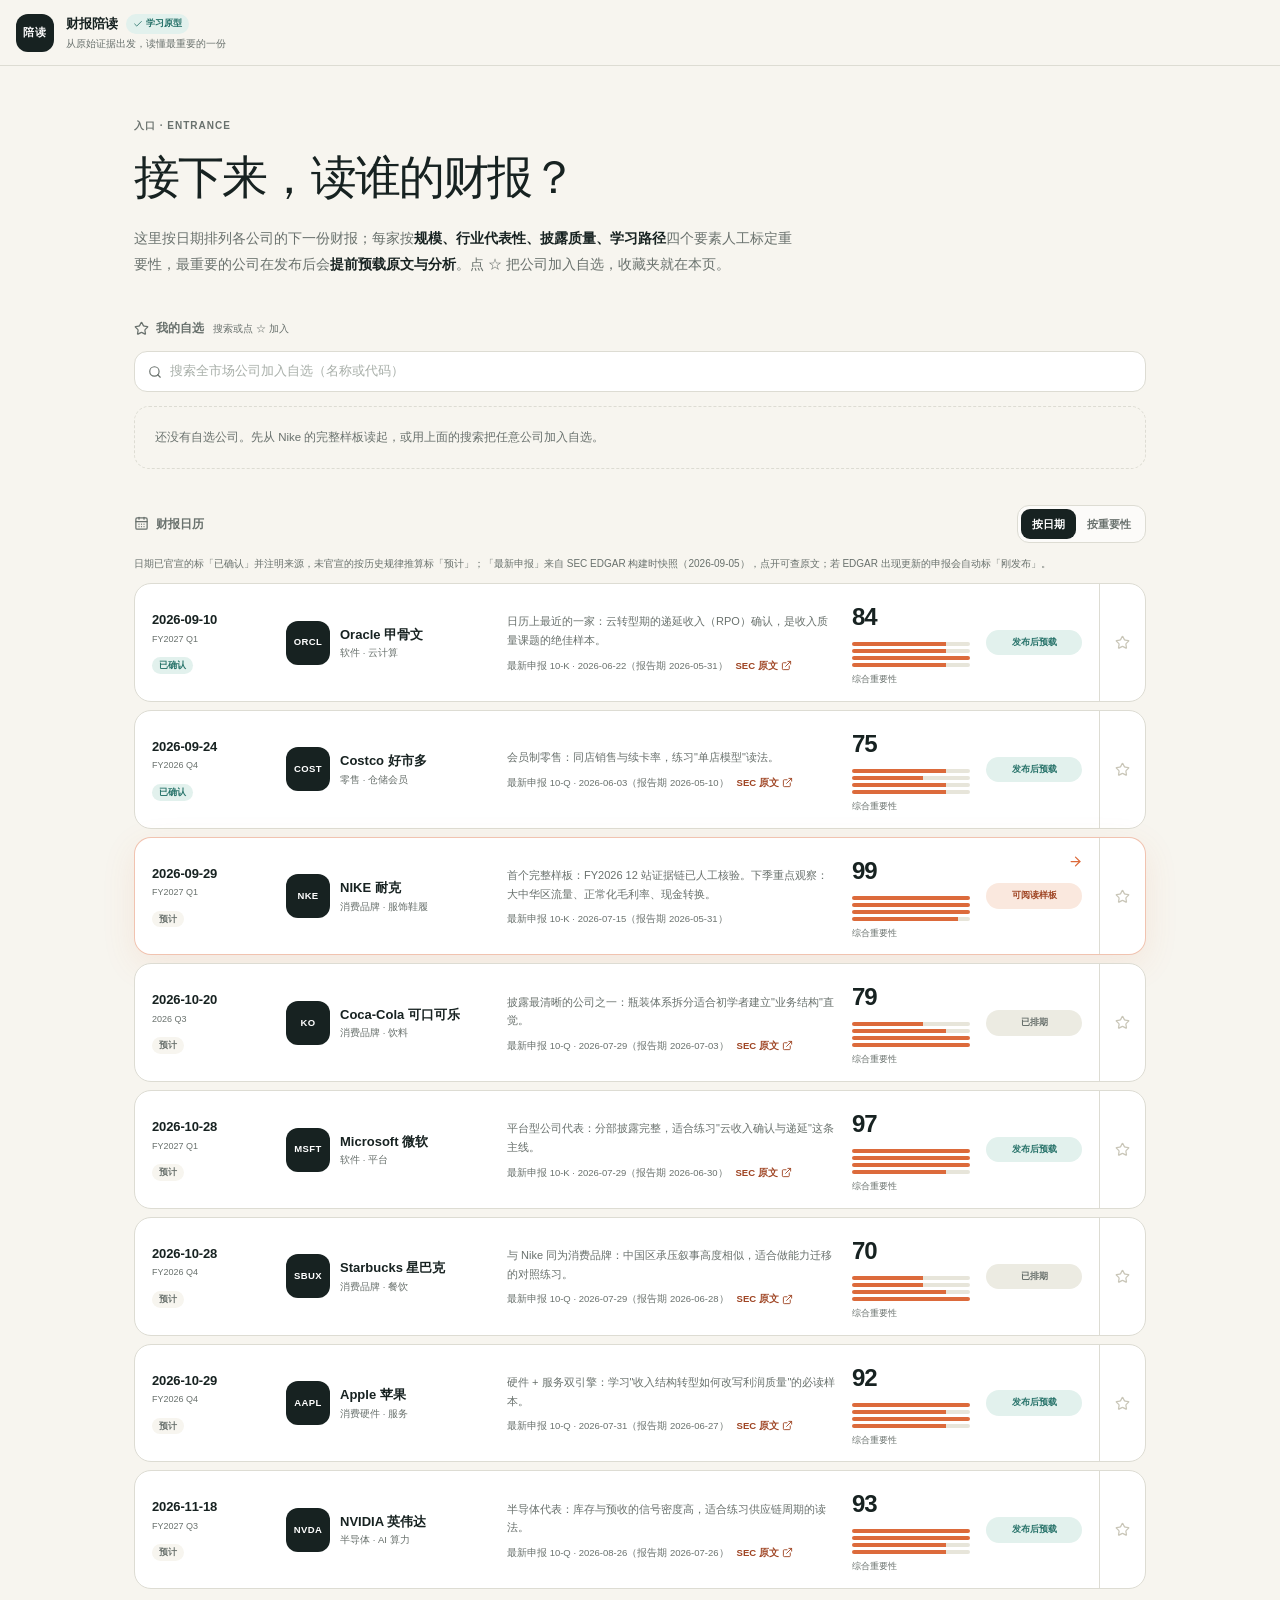
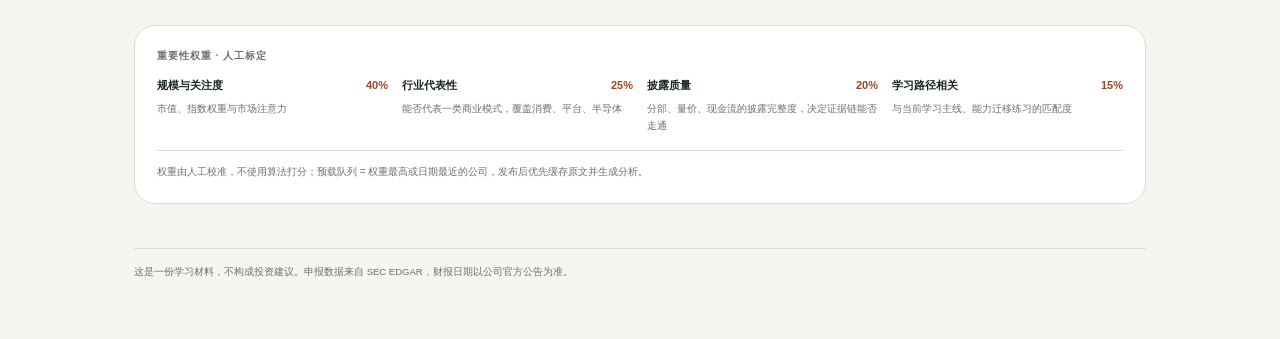
==== commit 33579c28: "Homepage: reading progress resume, full-market search, live fresh-filing detection" ====
--- a/index.html
+++ b/index.html
@@ -1,2 +1,2 @@
-<!DOCTYPE html><html lang="zh-CN"><head><meta charSet="utf-8"/><meta name="viewport" content="width=device-width, initial-scale=1"/><link rel="stylesheet" href="./_next/static/css/index.DkyVqGDY.css" data-rsc-css-href="./_next/static/css/index.DkyVqGDY.css" data-precedence="vite-rsc/importer-resources"/><link rel="modulepreload" fetchPriority="low" href="./_next/static/chunks/index-gXY8Ekna.js"/><script src="/./_next/static/chunks/rolldown-runtime-C60lm6uB.js" type="module" async=""></script><script src="/./_next/static/chunks/framework-D_rUT4EX.js" type="module" async=""></script><link rel="modulepreload" href="./_next/static/chunks/rolldown-runtime-C60lm6uB.js" crossorigin=""/><link rel="modulepreload" href="./_next/static/chunks/framework-D_rUT4EX.js" crossorigin=""/><link rel="modulepreload" href="./_next/static/chunks/layout-segment-context-CnFm3ixg.js" crossorigin=""/><link rel="modulepreload" href="./_next/static/chunks/page-CVmECBZ8.js" crossorigin=""/><link rel="modulepreload" href="./_next/static/chunks/external-link-BTdbaEnC.js" crossorigin=""/><title>财报陪读 · 财报学习入口</title><meta name="description" content="按日期追踪即将发布的公司财报，先读懂最重要的那几份。"/><script>Object.assign(((self[Symbol.for("vinext.navigationRuntime")]??={bootstrap:{routeManifest:null},functions:{}}).bootstrap.rsc??={rsc:[]}),{params:{},nav:{"pathname":"/","searchParams":[]}})</script><link rel="modulepreload" href="./_next/static/chunks/index-gXY8Ekna.js" />
-</head><body><main class="home-page"><header class="topbar"><div class="nke">陪读</div><div class="report-title"><div><b>财报陪读</b><span class="verified"><svg xmlns="http://www.w3.org/2000/svg" width="10" height="10" viewBox="0 0 24 24" fill="none" stroke="currentColor" stroke-width="2" stroke-linecap="round" stroke-linejoin="round" class="lucide lucide-check" aria-hidden="true"><path d="M20 6 9 17l-5-5"></path></svg> 学习原型</span></div><small>从原始证据出发，读懂最重要的一份</small></div></header><div class="home"><section class="home-hero"><p class="eyebrow">入口 · Entrance</p><h1>接下来，读谁的财报？</h1><p class="lead">这里按日期排列各公司的下一份财报；每家按<b>规模、行业代表性、披露质量、学习路径</b>四个要素人工标定重要性，最重要的公司在发布后会<b>提前预载原文与分析</b>。点 ☆ 把公司加入自选，收藏夹就在本页。</p></section><section class="home-section" aria-label="我的自选"><div class="section-heading"><svg xmlns="http://www.w3.org/2000/svg" width="15" height="15" viewBox="0 0 24 24" fill="none" stroke="currentColor" stroke-width="2" stroke-linecap="round" stroke-linejoin="round" class="lucide lucide-star" aria-hidden="true"><path d="M11.525 2.295a.53.53 0 0 1 .95 0l2.31 4.679a2.123 2.123 0 0 0 1.595 1.16l5.166.756a.53.53 0 0 1 .294.904l-3.736 3.638a2.123 2.123 0 0 0-.611 1.878l.882 5.14a.53.53 0 0 1-.771.56l-4.618-2.428a2.122 2.122 0 0 0-1.973 0L6.396 21.01a.53.53 0 0 1-.77-.56l.881-5.139a2.122 2.122 0 0 0-.611-1.879L2.16 9.795a.53.53 0 0 1 .294-.906l5.165-.755a2.122 2.122 0 0 0 1.597-1.16z"></path></svg><h2>我的自选</h2><span class="heading-note">点击任意公司行的 ☆ 加入</span></div><div class="empty">还没有自选公司。先从 Nike 的完整样板读起，或在下面的日历里收藏几家。</div></section><section class="home-section" aria-label="财报日历"><div class="section-heading"><svg xmlns="http://www.w3.org/2000/svg" width="15" height="15" viewBox="0 0 24 24" fill="none" stroke="currentColor" stroke-width="2" stroke-linecap="round" stroke-linejoin="round" class="lucide lucide-calendar-days" aria-hidden="true"><path d="M8 2v3"></path><path d="M16 2v3"></path><rect x="3" y="3" width="18" height="18" rx="2"></rect><path d="M3 9h18"></path><path d="M8 13h.01"></path><path d="M12 13h.01"></path><path d="M16 13h.01"></path><path d="M8 17h.01"></path><path d="M12 17h.01"></path><path d="M16 17h.01"></path></svg><h2>财报日历</h2><div class="mode" role="tablist" aria-label="排序方式"><button class="active">按日期</button><button class="">按重要性</button></div></div><p class="cal-note">日期已官宣的标「已确认」并注明来源，未官宣的按历史规律推算标「预计」；「最新申报」来自 SEC EDGAR 构建时快照（<!-- -->2026-09-05<!-- -->），点开可查原文。</p><ul class="co-list"><li class="co queued"><div class="co-main"><div class="co-date"><b>2026-09-10</b><small>FY2027 Q1</small><span class="date-flag ok" title="Oracle 投资者关系公告（2026-09-02）· 盘后">已确认</span></div><div class="co-id"><span class="ticker">ORCL</span><div><b>Oracle 甲骨文</b><small>软件 · 云计算</small></div></div><div class="co-mid"><p class="co-hl">日历上最近的一家：云转型期的递延收入（RPO）确认，是收入质量课题的绝佳样本。</p><p class="co-fil">最新申报 <!-- -->10-K<!-- --> · <!-- -->2026-06-22<!-- -->（报告期 <!-- -->2026-05-31<!-- -->）<a href="https://www.sec.gov/Archives/edgar/data/1341439/000119312526277521/orcl-20260531.htm" target="_blank" rel="noreferrer">SEC 原文 <svg xmlns="http://www.w3.org/2000/svg" width="11" height="11" viewBox="0 0 24 24" fill="none" stroke="currentColor" stroke-width="2" stroke-linecap="round" stroke-linejoin="round" class="lucide lucide-external-link" aria-hidden="true"><path d="M15 3h6v6"></path><path d="M10 14 21 3"></path><path d="M18 13v6a2 2 0 0 1-2 2H5a2 2 0 0 1-2-2V8a2 2 0 0 1 2-2h6"></path></svg></a></p></div><div class="co-weight" title="规模与关注度 4/5；行业代表性 4/5；披露质量 5/5；学习路径相关 4/5"><b>84</b><div class="factor-bars"><i style="--v:80%"></i><i style="--v:80%"></i><i style="--v:100%"></i><i style="--v:80%"></i></div><small>综合重要性</small></div><span class="status-badge queued" title="重要性高：发布后自动拉取原文并生成分析链（原型阶段仅展示状态）">发布后预载</span></div><button class="star " aria-label="加入自选 Oracle 甲骨文"><svg xmlns="http://www.w3.org/2000/svg" width="15" height="15" viewBox="0 0 24 24" fill="none" stroke="currentColor" stroke-width="2" stroke-linecap="round" stroke-linejoin="round" class="lucide lucide-star" aria-hidden="true"><path d="M11.525 2.295a.53.53 0 0 1 .95 0l2.31 4.679a2.123 2.123 0 0 0 1.595 1.16l5.166.756a.53.53 0 0 1 .294.904l-3.736 3.638a2.123 2.123 0 0 0-.611 1.878l.882 5.14a.53.53 0 0 1-.771.56l-4.618-2.428a2.122 2.122 0 0 0-1.973 0L6.396 21.01a.53.53 0 0 1-.77-.56l.881-5.139a2.122 2.122 0 0 0-.611-1.879L2.16 9.795a.53.53 0 0 1 .294-.906l5.165-.755a2.122 2.122 0 0 0 1.597-1.16z"></path></svg></button></li><li class="co queued"><div class="co-main"><div class="co-date"><b>2026-09-24</b><small>FY2026 Q4</small><span class="date-flag ok" title="Costco 投资者关系日历 · 盘后">已确认</span></div><div class="co-id"><span class="ticker">COST</span><div><b>Costco 好市多</b><small>零售 · 仓储会员</small></div></div><div class="co-mid"><p class="co-hl">会员制零售：同店销售与续卡率，练习&quot;单店模型&quot;读法。</p><p class="co-fil">最新申报 <!-- -->10-Q<!-- --> · <!-- -->2026-06-03<!-- -->（报告期 <!-- -->2026-05-10<!-- -->）<a href="https://www.sec.gov/Archives/edgar/data/909832/000090983226000051/cost-20260510.htm" target="_blank" rel="noreferrer">SEC 原文 <svg xmlns="http://www.w3.org/2000/svg" width="11" height="11" viewBox="0 0 24 24" fill="none" stroke="currentColor" stroke-width="2" stroke-linecap="round" stroke-linejoin="round" class="lucide lucide-external-link" aria-hidden="true"><path d="M15 3h6v6"></path><path d="M10 14 21 3"></path><path d="M18 13v6a2 2 0 0 1-2 2H5a2 2 0 0 1-2-2V8a2 2 0 0 1 2-2h6"></path></svg></a></p></div><div class="co-weight" title="规模与关注度 4/5；行业代表性 3/5；披露质量 4/5；学习路径相关 4/5"><b>75</b><div class="factor-bars"><i style="--v:80%"></i><i style="--v:60%"></i><i style="--v:80%"></i><i style="--v:80%"></i></div><small>综合重要性</small></div><span class="status-badge queued" title="重要性高：发布后自动拉取原文并生成分析链（原型阶段仅展示状态）">发布后预载</span></div><button class="star " aria-label="加入自选 Costco 好市多"><svg xmlns="http://www.w3.org/2000/svg" width="15" height="15" viewBox="0 0 24 24" fill="none" stroke="currentColor" stroke-width="2" stroke-linecap="round" stroke-linejoin="round" class="lucide lucide-star" aria-hidden="true"><path d="M11.525 2.295a.53.53 0 0 1 .95 0l2.31 4.679a2.123 2.123 0 0 0 1.595 1.16l5.166.756a.53.53 0 0 1 .294.904l-3.736 3.638a2.123 2.123 0 0 0-.611 1.878l.882 5.14a.53.53 0 0 1-.771.56l-4.618-2.428a2.122 2.122 0 0 0-1.973 0L6.396 21.01a.53.53 0 0 1-.77-.56l.881-5.139a2.122 2.122 0 0 0-.611-1.879L2.16 9.795a.53.53 0 0 1 .294-.906l5.165-.755a2.122 2.122 0 0 0 1.597-1.16z"></path></svg></button></li><li class="co ready"><a class="co-main link" href="report/nike/fy2026/" aria-label="打开 NIKE 耐克 财报样板"><div class="co-date"><b>2026-09-29</b><small>FY2027 Q1</small><span class="date-flag" title="按历史规律推算（近年 Q1 均在 9 月末至 10 月初发布）">预计</span></div><div class="co-id"><span class="ticker">NKE</span><div><b>NIKE 耐克</b><small>消费品牌 · 服饰鞋履</small></div></div><div class="co-mid"><p class="co-hl">首个完整样板：FY2026 12 站证据链已人工核验。下季重点观察：大中华区流量、正常化毛利率、现金转换。</p><p class="co-fil">最新申报 <!-- -->10-K<!-- --> · <!-- -->2026-07-15<!-- -->（报告期 <!-- -->2026-05-31<!-- -->）</p></div><div class="co-weight" title="规模与关注度 5/5；行业代表性 5/5；披露质量 5/5；学习路径相关 4.5/5"><b>99</b><div class="factor-bars"><i style="--v:100%"></i><i style="--v:100%"></i><i style="--v:100%"></i><i style="--v:90%"></i></div><small>综合重要性</small></div><span class="status-badge ready" title="内容已人工核验，可直接进入">可阅读样板</span><svg xmlns="http://www.w3.org/2000/svg" width="15" height="15" viewBox="0 0 24 24" fill="none" stroke="currentColor" stroke-width="2" stroke-linecap="round" stroke-linejoin="round" class="lucide lucide-arrow-right go" aria-hidden="true"><path d="M5 12h14"></path><path d="m12 5 7 7-7 7"></path></svg></a><button class="star " aria-label="加入自选 NIKE 耐克"><svg xmlns="http://www.w3.org/2000/svg" width="15" height="15" viewBox="0 0 24 24" fill="none" stroke="currentColor" stroke-width="2" stroke-linecap="round" stroke-linejoin="round" class="lucide lucide-star" aria-hidden="true"><path d="M11.525 2.295a.53.53 0 0 1 .95 0l2.31 4.679a2.123 2.123 0 0 0 1.595 1.16l5.166.756a.53.53 0 0 1 .294.904l-3.736 3.638a2.123 2.123 0 0 0-.611 1.878l.882 5.14a.53.53 0 0 1-.771.56l-4.618-2.428a2.122 2.122 0 0 0-1.973 0L6.396 21.01a.53.53 0 0 1-.77-.56l.881-5.139a2.122 2.122 0 0 0-.611-1.879L2.16 9.795a.53.53 0 0 1 .294-.906l5.165-.755a2.122 2.122 0 0 0 1.597-1.16z"></path></svg></button></li><li class="co planned"><div class="co-main"><div class="co-date"><b>2026-10-20</b><small>2026 Q3</small><span class="date-flag" title="第三方预估（Zacks 等），公司通常提前数周官宣">预计</span></div><div class="co-id"><span class="ticker">KO</span><div><b>Coca-Cola 可口可乐</b><small>消费品牌 · 饮料</small></div></div><div class="co-mid"><p class="co-hl">披露最清晰的公司之一：瓶装体系拆分适合初学者建立&quot;业务结构&quot;直觉。</p><p class="co-fil">最新申报 <!-- -->10-Q<!-- --> · <!-- -->2026-07-29<!-- -->（报告期 <!-- -->2026-07-03<!-- -->）<a href="https://www.sec.gov/Archives/edgar/data/21344/000162828026050503/ko-20260703.htm" target="_blank" rel="noreferrer">SEC 原文 <svg xmlns="http://www.w3.org/2000/svg" width="11" height="11" viewBox="0 0 24 24" fill="none" stroke="currentColor" stroke-width="2" stroke-linecap="round" stroke-linejoin="round" class="lucide lucide-external-link" aria-hidden="true"><path d="M15 3h6v6"></path><path d="M10 14 21 3"></path><path d="M18 13v6a2 2 0 0 1-2 2H5a2 2 0 0 1-2-2V8a2 2 0 0 1 2-2h6"></path></svg></a></p></div><div class="co-weight" title="规模与关注度 3/5；行业代表性 4/5；披露质量 5/5；学习路径相关 5/5"><b>79</b><div class="factor-bars"><i style="--v:60%"></i><i style="--v:80%"></i><i style="--v:100%"></i><i style="--v:100%"></i></div><small>综合重要性</small></div><span class="status-badge planned" title="已进入覆盖名单，暂不在预载队列">已排期</span></div><button class="star " aria-label="加入自选 Coca-Cola 可口可乐"><svg xmlns="http://www.w3.org/2000/svg" width="15" height="15" viewBox="0 0 24 24" fill="none" stroke="currentColor" stroke-width="2" stroke-linecap="round" stroke-linejoin="round" class="lucide lucide-star" aria-hidden="true"><path d="M11.525 2.295a.53.53 0 0 1 .95 0l2.31 4.679a2.123 2.123 0 0 0 1.595 1.16l5.166.756a.53.53 0 0 1 .294.904l-3.736 3.638a2.123 2.123 0 0 0-.611 1.878l.882 5.14a.53.53 0 0 1-.771.56l-4.618-2.428a2.122 2.122 0 0 0-1.973 0L6.396 21.01a.53.53 0 0 1-.77-.56l.881-5.139a2.122 2.122 0 0 0-.611-1.879L2.16 9.795a.53.53 0 0 1 .294-.906l5.165-.755a2.122 2.122 0 0 0 1.597-1.16z"></path></svg></button></li><li class="co queued"><div class="co-main"><div class="co-date"><b>2026-10-28</b><small>FY2027 Q1</small><span class="date-flag" title="按历史规律推算，公司一般提前约三周官宣">预计</span></div><div class="co-id"><span class="ticker">MSFT</span><div><b>Microsoft 微软</b><small>软件 · 平台</small></div></div><div class="co-mid"><p class="co-hl">平台型公司代表：分部披露完整，适合练习&quot;云收入确认与递延&quot;这条主线。</p><p class="co-fil">最新申报 <!-- -->10-K<!-- --> · <!-- -->2026-07-29<!-- -->（报告期 <!-- -->2026-06-30<!-- -->）<a href="https://www.sec.gov/Archives/edgar/data/789019/000119312526323660/msft-20260630.htm" target="_blank" rel="noreferrer">SEC 原文 <svg xmlns="http://www.w3.org/2000/svg" width="11" height="11" viewBox="0 0 24 24" fill="none" stroke="currentColor" stroke-width="2" stroke-linecap="round" stroke-linejoin="round" class="lucide lucide-external-link" aria-hidden="true"><path d="M15 3h6v6"></path><path d="M10 14 21 3"></path><path d="M18 13v6a2 2 0 0 1-2 2H5a2 2 0 0 1-2-2V8a2 2 0 0 1 2-2h6"></path></svg></a></p></div><div class="co-weight" title="规模与关注度 5/5；行业代表性 5/5；披露质量 5/5；学习路径相关 4/5"><b>97</b><div class="factor-bars"><i style="--v:100%"></i><i style="--v:100%"></i><i style="--v:100%"></i><i style="--v:80%"></i></div><small>综合重要性</small></div><span class="status-badge queued" title="重要性高：发布后自动拉取原文并生成分析链（原型阶段仅展示状态）">发布后预载</span></div><button class="star " aria-label="加入自选 Microsoft 微软"><svg xmlns="http://www.w3.org/2000/svg" width="15" height="15" viewBox="0 0 24 24" fill="none" stroke="currentColor" stroke-width="2" stroke-linecap="round" stroke-linejoin="round" class="lucide lucide-star" aria-hidden="true"><path d="M11.525 2.295a.53.53 0 0 1 .95 0l2.31 4.679a2.123 2.123 0 0 0 1.595 1.16l5.166.756a.53.53 0 0 1 .294.904l-3.736 3.638a2.123 2.123 0 0 0-.611 1.878l.882 5.14a.53.53 0 0 1-.771.56l-4.618-2.428a2.122 2.122 0 0 0-1.973 0L6.396 21.01a.53.53 0 0 1-.77-.56l.881-5.139a2.122 2.122 0 0 0-.611-1.879L2.16 9.795a.53.53 0 0 1 .294-.906l5.165-.755a2.122 2.122 0 0 0 1.597-1.16z"></path></svg></button></li><li class="co planned"><div class="co-main"><div class="co-date"><b>2026-10-28</b><small>FY2026 Q4</small><span class="date-flag" title="按历史规律推算">预计</span></div><div class="co-id"><span class="ticker">SBUX</span><div><b>Starbucks 星巴克</b><small>消费品牌 · 餐饮</small></div></div><div class="co-mid"><p class="co-hl">与 Nike 同为消费品牌：中国区承压叙事高度相似，适合做能力迁移的对照练习。</p><p class="co-fil">最新申报 <!-- -->10-Q<!-- --> · <!-- -->2026-07-29<!-- -->（报告期 <!-- -->2026-06-28<!-- -->）<a href="https://www.sec.gov/Archives/edgar/data/829224/000082922426000130/sbux-20260628.htm" target="_blank" rel="noreferrer">SEC 原文 <svg xmlns="http://www.w3.org/2000/svg" width="11" height="11" viewBox="0 0 24 24" fill="none" stroke="currentColor" stroke-width="2" stroke-linecap="round" stroke-linejoin="round" class="lucide lucide-external-link" aria-hidden="true"><path d="M15 3h6v6"></path><path d="M10 14 21 3"></path><path d="M18 13v6a2 2 0 0 1-2 2H5a2 2 0 0 1-2-2V8a2 2 0 0 1 2-2h6"></path></svg></a></p></div><div class="co-weight" title="规模与关注度 3/5；行业代表性 3/5；披露质量 4/5；学习路径相关 5/5"><b>70</b><div class="factor-bars"><i style="--v:60%"></i><i style="--v:60%"></i><i style="--v:80%"></i><i style="--v:100%"></i></div><small>综合重要性</small></div><span class="status-badge planned" title="已进入覆盖名单，暂不在预载队列">已排期</span></div><button class="star " aria-label="加入自选 Starbucks 星巴克"><svg xmlns="http://www.w3.org/2000/svg" width="15" height="15" viewBox="0 0 24 24" fill="none" stroke="currentColor" stroke-width="2" stroke-linecap="round" stroke-linejoin="round" class="lucide lucide-star" aria-hidden="true"><path d="M11.525 2.295a.53.53 0 0 1 .95 0l2.31 4.679a2.123 2.123 0 0 0 1.595 1.16l5.166.756a.53.53 0 0 1 .294.904l-3.736 3.638a2.123 2.123 0 0 0-.611 1.878l.882 5.14a.53.53 0 0 1-.771.56l-4.618-2.428a2.122 2.122 0 0 0-1.973 0L6.396 21.01a.53.53 0 0 1-.77-.56l.881-5.139a2.122 2.122 0 0 0-.611-1.879L2.16 9.795a.53.53 0 0 1 .294-.906l5.165-.755a2.122 2.122 0 0 0 1.597-1.16z"></path></svg></button></li><li class="co queued"><div class="co-main"><div class="co-date"><b>2026-10-29</b><small>FY2026 Q4</small><span class="date-flag" title="按历史规律推算">预计</span></div><div class="co-id"><span class="ticker">AAPL</span><div><b>Apple 苹果</b><small>消费硬件 · 服务</small></div></div><div class="co-mid"><p class="co-hl">硬件 + 服务双引擎：学习&quot;收入结构转型如何改写利润质量&quot;的必读样本。</p><p class="co-fil">最新申报 <!-- -->10-Q<!-- --> · <!-- -->2026-07-31<!-- -->（报告期 <!-- -->2026-06-27<!-- -->）<a href="https://www.sec.gov/Archives/edgar/data/320193/000032019326000020/aapl-20260627.htm" target="_blank" rel="noreferrer">SEC 原文 <svg xmlns="http://www.w3.org/2000/svg" width="11" height="11" viewBox="0 0 24 24" fill="none" stroke="currentColor" stroke-width="2" stroke-linecap="round" stroke-linejoin="round" class="lucide lucide-external-link" aria-hidden="true"><path d="M15 3h6v6"></path><path d="M10 14 21 3"></path><path d="M18 13v6a2 2 0 0 1-2 2H5a2 2 0 0 1-2-2V8a2 2 0 0 1 2-2h6"></path></svg></a></p></div><div class="co-weight" title="规模与关注度 5/5；行业代表性 4/5；披露质量 5/5；学习路径相关 4/5"><b>92</b><div class="factor-bars"><i style="--v:100%"></i><i style="--v:80%"></i><i style="--v:100%"></i><i style="--v:80%"></i></div><small>综合重要性</small></div><span class="status-badge queued" title="重要性高：发布后自动拉取原文并生成分析链（原型阶段仅展示状态）">发布后预载</span></div><button class="star " aria-label="加入自选 Apple 苹果"><svg xmlns="http://www.w3.org/2000/svg" width="15" height="15" viewBox="0 0 24 24" fill="none" stroke="currentColor" stroke-width="2" stroke-linecap="round" stroke-linejoin="round" class="lucide lucide-star" aria-hidden="true"><path d="M11.525 2.295a.53.53 0 0 1 .95 0l2.31 4.679a2.123 2.123 0 0 0 1.595 1.16l5.166.756a.53.53 0 0 1 .294.904l-3.736 3.638a2.123 2.123 0 0 0-.611 1.878l.882 5.14a.53.53 0 0 1-.771.56l-4.618-2.428a2.122 2.122 0 0 0-1.973 0L6.396 21.01a.53.53 0 0 1-.77-.56l.881-5.139a2.122 2.122 0 0 0-.611-1.879L2.16 9.795a.53.53 0 0 1 .294-.906l5.165-.755a2.122 2.122 0 0 0 1.597-1.16z"></path></svg></button></li><li class="co queued"><div class="co-main"><div class="co-date"><b>2026-11-18</b><small>FY2027 Q3</small><span class="date-flag" title="按历史规律推算">预计</span></div><div class="co-id"><span class="ticker">NVDA</span><div><b>NVIDIA 英伟达</b><small>半导体 · AI 算力</small></div></div><div class="co-mid"><p class="co-hl">半导体代表：库存与预收的信号密度高，适合练习供应链周期的读法。</p><p class="co-fil">最新申报 <!-- -->10-Q<!-- --> · <!-- -->2026-08-26<!-- -->（报告期 <!-- -->2026-07-26<!-- -->）<a href="https://www.sec.gov/Archives/edgar/data/1045810/000104581026000075/nvda-20260726.htm" target="_blank" rel="noreferrer">SEC 原文 <svg xmlns="http://www.w3.org/2000/svg" width="11" height="11" viewBox="0 0 24 24" fill="none" stroke="currentColor" stroke-width="2" stroke-linecap="round" stroke-linejoin="round" class="lucide lucide-external-link" aria-hidden="true"><path d="M15 3h6v6"></path><path d="M10 14 21 3"></path><path d="M18 13v6a2 2 0 0 1-2 2H5a2 2 0 0 1-2-2V8a2 2 0 0 1 2-2h6"></path></svg></a></p></div><div class="co-weight" title="规模与关注度 5/5；行业代表性 5/5；披露质量 4/5；学习路径相关 4/5"><b>93</b><div class="factor-bars"><i style="--v:100%"></i><i style="--v:100%"></i><i style="--v:80%"></i><i style="--v:80%"></i></div><small>综合重要性</small></div><span class="status-badge queued" title="重要性高：发布后自动拉取原文并生成分析链（原型阶段仅展示状态）">发布后预载</span></div><button class="star " aria-label="加入自选 NVIDIA 英伟达"><svg xmlns="http://www.w3.org/2000/svg" width="15" height="15" viewBox="0 0 24 24" fill="none" stroke="currentColor" stroke-width="2" stroke-linecap="round" stroke-linejoin="round" class="lucide lucide-star" aria-hidden="true"><path d="M11.525 2.295a.53.53 0 0 1 .95 0l2.31 4.679a2.123 2.123 0 0 0 1.595 1.16l5.166.756a.53.53 0 0 1 .294.904l-3.736 3.638a2.123 2.123 0 0 0-.611 1.878l.882 5.14a.53.53 0 0 1-.771.56l-4.618-2.428a2.122 2.122 0 0 0-1.973 0L6.396 21.01a.53.53 0 0 1-.77-.56l.881-5.139a2.122 2.122 0 0 0-.611-1.879L2.16 9.795a.53.53 0 0 1 .294-.906l5.165-.755a2.122 2.122 0 0 0 1.597-1.16z"></path></svg></button></li></ul></section><section class="home-section" aria-label="重要性权重说明"><div class="weight-note"><p class="eyebrow">重要性权重 · 人工标定</p><div class="factor-grid"><div><b>规模与关注度<span>40%</span></b><p>市值、指数权重与市场注意力</p></div><div><b>行业代表性<span>25%</span></b><p>能否代表一类商业模式，覆盖消费、平台、半导体</p></div><div><b>披露质量<span>20%</span></b><p>分部、量价、现金流的披露完整度，决定证据链能否走通</p></div><div><b>学习路径相关<span>15%</span></b><p>与当前学习主线、能力迁移练习的匹配度</p></div></div><p class="factor-foot">权重由人工校准，不使用算法打分；预载队列 = 权重最高或日期最近的公司，发布后优先缓存原文并生成分析。</p></div></section><footer class="home-foot">这是一份学习材料，不构成投资建议。申报数据来自 SEC EDGAR，财报日期以公司官方公告为准。</footer></div></main><script type="module" src="./_next/static/chunks/index-gXY8Ekna.js" id="_R_" async=""></script><script>((self[Symbol.for("vinext.navigationRuntime")]??={bootstrap:{routeManifest:null},functions:{}}).bootstrap.rsc??={rsc:[]}).rsc.push("2:I[\"c5beb10df826\",[],\"Children\",1]\n")</script><script>((self[Symbol.for("vinext.navigationRuntime")]??={bootstrap:{routeManifest:null},functions:{}}).bootstrap.rsc??={rsc:[]}).rsc.push("3:I[\"0dc7e6a5ccb2\",[],\"GlobalErrorBoundary\",1]\n")</script><script>((self[Symbol.for("vinext.navigationRuntime")]??={bootstrap:{routeManifest:null},functions:{}}).bootstrap.rsc??={rsc:[]}).rsc.push("4:I[\"610eead2fe97\",[],\"default\",1]\n")</script><script>((self[Symbol.for("vinext.navigationRuntime")]??={bootstrap:{routeManifest:null},functions:{}}).bootstrap.rsc??={rsc:[]}).rsc.push("5:I[\"0dc7e6a5ccb2\",[],\"ErrorBoundary\",1]\n")</script><script>((self[Symbol.for("vinext.navigationRuntime")]??={bootstrap:{routeManifest:null},functions:{}}).bootstrap.rsc??={rsc:[]}).rsc.push("6:I[\"8c444080ebb8\",[],\"LayoutSegmentProvider\",1]\n")</script><script>((self[Symbol.for("vinext.navigationRuntime")]??={bootstrap:{routeManifest:null},functions:{}}).bootstrap.rsc??={rsc:[]}).rsc.push("7:I[\"c5beb10df826\",[],\"Slot\",1]\n")</script><script>((self[Symbol.for("vinext.navigationRuntime")]??={bootstrap:{routeManifest:null},functions:{}}).bootstrap.rsc??={rsc:[]}).rsc.push("8:I[\"0dc7e6a5ccb2\",[],\"NotFoundBoundary\",1]\n")</script><script>((self[Symbol.for("vinext.navigationRuntime")]??={bootstrap:{routeManifest:null},functions:{}}).bootstrap.rsc??={rsc:[]}).rsc.push("9:I[\"40fe166cc87b\",[],\"AppRouterScrollTarget\",1]\n")</script><script>((self[Symbol.for("vinext.navigationRuntime")]??={bootstrap:{routeManifest:null},functions:{}}).bootstrap.rsc??={rsc:[]}).rsc.push("a:I[\"0dc7e6a5ccb2\",[],\"RedirectBoundary\",1]\n")</script><script>((self[Symbol.for("vinext.navigationRuntime")]??={bootstrap:{routeManifest:null},functions:{}}).bootstrap.rsc??={rsc:[]}).rsc.push(":HL[\"./_next/static/css/index.DkyVqGDY.css\",\"style\"     ]\n")</script><script>((self[Symbol.for("vinext.navigationRuntime")]??={bootstrap:{routeManifest:null},functions:{}}).bootstrap.rsc??={rsc:[]}).rsc.push("0:{\"page:/\":\"$L1\",\"layout:/\":[[[\"$\",\"link\",\"css:./_next/static/css/index.DkyVqGDY.css\",{\"rel\":\"stylesheet\",\"precedence\":\"vite-rsc/importer-resources\",\"href\":\"./_next/static/css/index.DkyVqGDY.css\",\"data-rsc-css-href\":\"./_next/static/css/index.DkyVqGDY.css\"}],\"$undefined\"],[\"$\",\"html\",null,{\"lang\":\"zh-CN\",\"children\":[\"$\",\"body\",null,{\"children\":[\"$\",\"$L2\",null,{}]}]}]],\"route:/\":[[[\"$\",\"meta\",null,{\"charSet\":\"utf-8\"}],[[\"$\",\"title\",\"0\",{\"children\":\"财报陪读 · 财报学习入口\"}],[\"$\",\"meta\",\"1\",{\"name\":\"description\",\"content\":\"按日期追踪即将发布的公司财报，先读懂最重要的那几份。\"}]],[[\"$\",\"meta\",\"0\",{\"name\":\"viewport\",\"content\":\"width=device-width, initial-scale=1\"}]]],[\"$\",\"$L3\",null,{\"fallback\":\"$4\",\"children\":[\"$\",\"$L5\",null,{\"fallback\":\"$4\",\"children\":[\"$\",\"$L6\",null,{\"providerId\":\"layout:/\",\"segmentMap\":{\"children\":[]},\"children\":[\"$\",\"$L7\",null,{\"id\":\"layout:/\",\"parallelSlots\":\"$undefined\",\"children\":[\"$\",\"$L8\",null,{\"resetKey\":\"\",\"fallback\":[[\"$\",\"title\",null,{\"children\":\"404: This page could not be found.\"}],[\"$\",\"div\",null,{\"style\":{\"fontFamily\":\"system-ui,\\\"Segoe UI\\\",Roboto,Helvetica,Arial,sans-serif,\\\"Apple Color Emoji\\\",\\\"Segoe UI Emoji\\\"\",\"height\":\"100vh\",\"textAlign\":\"center\",\"display\":\"flex\",\"flexDirection\":\"column\",\"alignItems\":\"center\",\"justifyContent\":\"center\"},\"children\":[\"$\",\"div\",null,{\"children\":[[\"$\",\"style\",null,{\"dangerouslySetInnerHTML\":{\"__html\":\"body{color:#000;background:#fff;margin:0}.next-error-h1{border-right:1px solid rgba(0,0,0,.3)}@media (prefers-color-scheme:dark){body{color:#fff;background:#000}.next-error-h1{border-right:1px solid rgba(255,255,255,.3)}}\"}}],[\"$\",\"h1\",null,{\"className\":\"next-error-h1\",\"style\":{\"display\":\"inline-block\",\"margin\":\"0 20px 0 0\",\"padding\":\"0 23px 0 0\",\"fontSize\":24,\"fontWeight\":500,\"verticalAlign\":\"top\",\"lineHeight\":\"49px\"},\"children\":404}],[\"$\",\"div\",null,{\"style\":{\"display\":\"inline-block\"},\"children\":[\"$\",\"h2\",null,{\"style\":{\"fontSize\":14,\"fontWeight\":400,\"lineHeight\":\"49px\",\"margin\":0},\"children\":\"This page could not be found.\"}]}]]}]}]],\"children\":[\"$\",\"$L9\",null,{\"children\":[\"$\",\"$La\",null,{\"children\":[[\"$\",\"$L6\",null,{\"providerId\":\"page:/\",\"segmentMap\":{\"children\":[\"__PAGE__\"]},\"children\":[\"$\",\"$L7\",null,{\"id\":\"page:/\"}]}],null]}]}]}]}]}]}]}],null,null],\"__route\":\"route:/\",\"__interceptionContext\":null,\"__layoutIds\":[\"layout:/\"],\"__rootLayout\":\"/\",\"__bfcacheSegmentIdentities\":{\"layout:/\":\"[\\\"layout\\\",\\\"layout:/\\\",\\\"root-boundary:/\\\",\\\"\\\"]\",\"page:/\":\"[\\\"page\\\",\\\"page:/\\\",\\\"root-boundary:/\\\",\\\"\\\"]\"},\"__srcPage\":[\"page\"],\"__layoutFlags\":{\"layout:/\":\"s\"},\"__artifactCompatibility\":{\"schemaVersion\":1,\"graphVersion\":\"app-route-graph:1177fd80f83fa7b0\",\"deploymentVersion\":\"fa326ef2-4fd2-461e-ac61-99cbb4ced923\",\"appElementsSchemaVersion\":1,\"rscPayloadSchemaVersion\":1,\"rootBoundaryId\":\"/\",\"renderEpoch\":null}}\n")</script><script>((self[Symbol.for("vinext.navigationRuntime")]??={bootstrap:{routeManifest:null},functions:{}}).bootstrap.rsc??={rsc:[]}).rsc.push("b:I[\"6efdf509a785\",[],\"default\",1]\n")</script><script>((self[Symbol.for("vinext.navigationRuntime")]??={bootstrap:{routeManifest:null},functions:{}}).bootstrap.rsc??={rsc:[]}).rsc.push("1:[\"$\",\"$Lb\",null,{\"params\":\"$@c\",\"searchParams\":\"$@d\"}]\n")</script><script>((self[Symbol.for("vinext.navigationRuntime")]??={bootstrap:{routeManifest:null},functions:{}}).bootstrap.rsc??={rsc:[]}).rsc.push("c:{}\n")</script><script>((self[Symbol.for("vinext.navigationRuntime")]??={bootstrap:{routeManifest:null},functions:{}}).bootstrap.rsc??={rsc:[]}).rsc.push("d:{}\n")</script><script>Object.assign(((self[Symbol.for("vinext.navigationRuntime")]??={bootstrap:{routeManifest:null},functions:{}}).bootstrap.rsc??={rsc:[]}),{"initialCacheKind":"dynamic"});((self[Symbol.for("vinext.navigationRuntime")]??={bootstrap:{routeManifest:null},functions:{}}).bootstrap.rsc??={rsc:[]}).done=true</script></body></html>+<!DOCTYPE html><html lang="zh-CN"><head><meta charSet="utf-8"/><meta name="viewport" content="width=device-width, initial-scale=1"/><link rel="stylesheet" href="./_next/static/css/index.C-WS9-JJ.css" data-rsc-css-href="./_next/static/css/index.C-WS9-JJ.css" data-precedence="vite-rsc/importer-resources"/><link rel="modulepreload" fetchPriority="low" href="./_next/static/chunks/index-xC6eG4sE.js"/><script src="/./_next/static/chunks/rolldown-runtime-C60lm6uB.js" type="module" async=""></script><script src="/./_next/static/chunks/framework-D_rUT4EX.js" type="module" async=""></script><link rel="modulepreload" href="./_next/static/chunks/rolldown-runtime-C60lm6uB.js" crossorigin=""/><link rel="modulepreload" href="./_next/static/chunks/framework-D_rUT4EX.js" crossorigin=""/><link rel="modulepreload" href="./_next/static/chunks/layout-segment-context-D0d9Ml0T.js" crossorigin=""/><link rel="modulepreload" href="./_next/static/chunks/page-CqlmIAh7.js" crossorigin=""/><link rel="modulepreload" href="./_next/static/chunks/external-link-BTdbaEnC.js" crossorigin=""/><title>财报陪读 · 财报学习入口</title><meta name="description" content="按日期追踪即将发布的公司财报，先读懂最重要的那几份。"/><script>Object.assign(((self[Symbol.for("vinext.navigationRuntime")]??={bootstrap:{routeManifest:null},functions:{}}).bootstrap.rsc??={rsc:[]}),{params:{},nav:{"pathname":"/","searchParams":[]}})</script><link rel="modulepreload" href="./_next/static/chunks/index-xC6eG4sE.js" />
+</head><body><main class="home-page"><header class="topbar"><div class="nke">陪读</div><div class="report-title"><div><b>财报陪读</b><span class="verified"><svg xmlns="http://www.w3.org/2000/svg" width="10" height="10" viewBox="0 0 24 24" fill="none" stroke="currentColor" stroke-width="2" stroke-linecap="round" stroke-linejoin="round" class="lucide lucide-check" aria-hidden="true"><path d="M20 6 9 17l-5-5"></path></svg> 学习原型</span></div><small>从原始证据出发，读懂最重要的一份</small></div></header><div class="home"><section class="home-hero"><p class="eyebrow">入口 · Entrance</p><h1>接下来，读谁的财报？</h1><p class="lead">这里按日期排列各公司的下一份财报；每家按<b>规模、行业代表性、披露质量、学习路径</b>四个要素人工标定重要性，最重要的公司在发布后会<b>提前预载原文与分析</b>。点 ☆ 把公司加入自选，收藏夹就在本页。</p></section><section class="home-section" aria-label="我的自选"><div class="section-heading"><svg xmlns="http://www.w3.org/2000/svg" width="15" height="15" viewBox="0 0 24 24" fill="none" stroke="currentColor" stroke-width="2" stroke-linecap="round" stroke-linejoin="round" class="lucide lucide-star" aria-hidden="true"><path d="M11.525 2.295a.53.53 0 0 1 .95 0l2.31 4.679a2.123 2.123 0 0 0 1.595 1.16l5.166.756a.53.53 0 0 1 .294.904l-3.736 3.638a2.123 2.123 0 0 0-.611 1.878l.882 5.14a.53.53 0 0 1-.771.56l-4.618-2.428a2.122 2.122 0 0 0-1.973 0L6.396 21.01a.53.53 0 0 1-.77-.56l.881-5.139a2.122 2.122 0 0 0-.611-1.879L2.16 9.795a.53.53 0 0 1 .294-.906l5.165-.755a2.122 2.122 0 0 0 1.597-1.16z"></path></svg><h2>我的自选</h2><span class="heading-note">搜索或点 ☆ 加入</span></div><div class="co-search"><svg xmlns="http://www.w3.org/2000/svg" width="14" height="14" viewBox="0 0 24 24" fill="none" stroke="currentColor" stroke-width="2" stroke-linecap="round" stroke-linejoin="round" class="lucide lucide-search" aria-hidden="true"><path d="m21 21-4.34-4.34"></path><circle cx="11" cy="11" r="8"></circle></svg><input placeholder="搜索全市场公司加入自选（名称或代码）" aria-label="搜索公司" value=""/></div><div class="empty">还没有自选公司。先从 Nike 的完整样板读起，或用上面的搜索把任意公司加入自选。</div></section><section class="home-section" aria-label="财报日历"><div class="section-heading"><svg xmlns="http://www.w3.org/2000/svg" width="15" height="15" viewBox="0 0 24 24" fill="none" stroke="currentColor" stroke-width="2" stroke-linecap="round" stroke-linejoin="round" class="lucide lucide-calendar-days" aria-hidden="true"><path d="M8 2v3"></path><path d="M16 2v3"></path><rect x="3" y="3" width="18" height="18" rx="2"></rect><path d="M3 9h18"></path><path d="M8 13h.01"></path><path d="M12 13h.01"></path><path d="M16 13h.01"></path><path d="M8 17h.01"></path><path d="M12 17h.01"></path><path d="M16 17h.01"></path></svg><h2>财报日历</h2><div class="mode" role="tablist" aria-label="排序方式"><button class="active">按日期</button><button class="">按重要性</button></div></div><p class="cal-note">日期已官宣的标「已确认」并注明来源，未官宣的按历史规律推算标「预计」；「最新申报」来自 SEC EDGAR 构建时快照（<!-- -->2026-09-05<!-- -->），点开可查原文；若 EDGAR 出现更新的申报会自动标「刚发布」。</p><ul class="co-list"><li class="co queued"><div class="co-main"><div class="co-date"><b>2026-09-10</b><small>FY2027 Q1</small><span class="date-flag ok" title="Oracle 投资者关系公告（2026-09-02）· 盘后">已确认</span></div><div class="co-id"><span class="ticker">ORCL</span><div><b>Oracle 甲骨文</b><small>软件 · 云计算</small></div></div><div class="co-mid"><p class="co-hl">日历上最近的一家：云转型期的递延收入（RPO）确认，是收入质量课题的绝佳样本。</p><p class="co-fil">最新申报 <!-- -->10-K<!-- --> · <!-- -->2026-06-22<!-- -->（报告期 <!-- -->2026-05-31<!-- -->）<a href="https://www.sec.gov/Archives/edgar/data/1341439/000119312526277521/orcl-20260531.htm" target="_blank" rel="noreferrer">SEC 原文 <svg xmlns="http://www.w3.org/2000/svg" width="11" height="11" viewBox="0 0 24 24" fill="none" stroke="currentColor" stroke-width="2" stroke-linecap="round" stroke-linejoin="round" class="lucide lucide-external-link" aria-hidden="true"><path d="M15 3h6v6"></path><path d="M10 14 21 3"></path><path d="M18 13v6a2 2 0 0 1-2 2H5a2 2 0 0 1-2-2V8a2 2 0 0 1 2-2h6"></path></svg></a></p></div><div class="co-weight" title="规模与关注度 4/5；行业代表性 4/5；披露质量 5/5；学习路径相关 4/5"><b>84</b><div class="factor-bars"><i style="--v:80%"></i><i style="--v:80%"></i><i style="--v:100%"></i><i style="--v:80%"></i></div><small>综合重要性</small></div><span class="status-badge queued" title="重要性高：发布后自动拉取原文并生成分析链（原型阶段仅展示状态）">发布后预载</span></div><button class="star " aria-label="加入自选 Oracle 甲骨文"><svg xmlns="http://www.w3.org/2000/svg" width="15" height="15" viewBox="0 0 24 24" fill="none" stroke="currentColor" stroke-width="2" stroke-linecap="round" stroke-linejoin="round" class="lucide lucide-star" aria-hidden="true"><path d="M11.525 2.295a.53.53 0 0 1 .95 0l2.31 4.679a2.123 2.123 0 0 0 1.595 1.16l5.166.756a.53.53 0 0 1 .294.904l-3.736 3.638a2.123 2.123 0 0 0-.611 1.878l.882 5.14a.53.53 0 0 1-.771.56l-4.618-2.428a2.122 2.122 0 0 0-1.973 0L6.396 21.01a.53.53 0 0 1-.77-.56l.881-5.139a2.122 2.122 0 0 0-.611-1.879L2.16 9.795a.53.53 0 0 1 .294-.906l5.165-.755a2.122 2.122 0 0 0 1.597-1.16z"></path></svg></button></li><li class="co queued"><div class="co-main"><div class="co-date"><b>2026-09-24</b><small>FY2026 Q4</small><span class="date-flag ok" title="Costco 投资者关系日历 · 盘后">已确认</span></div><div class="co-id"><span class="ticker">COST</span><div><b>Costco 好市多</b><small>零售 · 仓储会员</small></div></div><div class="co-mid"><p class="co-hl">会员制零售：同店销售与续卡率，练习&quot;单店模型&quot;读法。</p><p class="co-fil">最新申报 <!-- -->10-Q<!-- --> · <!-- -->2026-06-03<!-- -->（报告期 <!-- -->2026-05-10<!-- -->）<a href="https://www.sec.gov/Archives/edgar/data/909832/000090983226000051/cost-20260510.htm" target="_blank" rel="noreferrer">SEC 原文 <svg xmlns="http://www.w3.org/2000/svg" width="11" height="11" viewBox="0 0 24 24" fill="none" stroke="currentColor" stroke-width="2" stroke-linecap="round" stroke-linejoin="round" class="lucide lucide-external-link" aria-hidden="true"><path d="M15 3h6v6"></path><path d="M10 14 21 3"></path><path d="M18 13v6a2 2 0 0 1-2 2H5a2 2 0 0 1-2-2V8a2 2 0 0 1 2-2h6"></path></svg></a></p></div><div class="co-weight" title="规模与关注度 4/5；行业代表性 3/5；披露质量 4/5；学习路径相关 4/5"><b>75</b><div class="factor-bars"><i style="--v:80%"></i><i style="--v:60%"></i><i style="--v:80%"></i><i style="--v:80%"></i></div><small>综合重要性</small></div><span class="status-badge queued" title="重要性高：发布后自动拉取原文并生成分析链（原型阶段仅展示状态）">发布后预载</span></div><button class="star " aria-label="加入自选 Costco 好市多"><svg xmlns="http://www.w3.org/2000/svg" width="15" height="15" viewBox="0 0 24 24" fill="none" stroke="currentColor" stroke-width="2" stroke-linecap="round" stroke-linejoin="round" class="lucide lucide-star" aria-hidden="true"><path d="M11.525 2.295a.53.53 0 0 1 .95 0l2.31 4.679a2.123 2.123 0 0 0 1.595 1.16l5.166.756a.53.53 0 0 1 .294.904l-3.736 3.638a2.123 2.123 0 0 0-.611 1.878l.882 5.14a.53.53 0 0 1-.771.56l-4.618-2.428a2.122 2.122 0 0 0-1.973 0L6.396 21.01a.53.53 0 0 1-.77-.56l.881-5.139a2.122 2.122 0 0 0-.611-1.879L2.16 9.795a.53.53 0 0 1 .294-.906l5.165-.755a2.122 2.122 0 0 0 1.597-1.16z"></path></svg></button></li><li class="co ready"><a class="co-main link" href="report/nike/fy2026/" aria-label="打开 NIKE 耐克 财报样板"><div class="co-date"><b>2026-09-29</b><small>FY2027 Q1</small><span class="date-flag" title="按历史规律推算（近年 Q1 均在 9 月末至 10 月初发布）">预计</span></div><div class="co-id"><span class="ticker">NKE</span><div><b>NIKE 耐克</b><small>消费品牌 · 服饰鞋履</small></div></div><div class="co-mid"><p class="co-hl">首个完整样板：FY2026 12 站证据链已人工核验。下季重点观察：大中华区流量、正常化毛利率、现金转换。</p><p class="co-fil">最新申报 <!-- -->10-K<!-- --> · <!-- -->2026-07-15<!-- -->（报告期 <!-- -->2026-05-31<!-- -->）</p></div><div class="co-weight" title="规模与关注度 5/5；行业代表性 5/5；披露质量 5/5；学习路径相关 4.5/5"><b>99</b><div class="factor-bars"><i style="--v:100%"></i><i style="--v:100%"></i><i style="--v:100%"></i><i style="--v:90%"></i></div><small>综合重要性</small></div><span class="status-badge ready" title="内容已人工核验，可直接进入">可阅读样板</span><svg xmlns="http://www.w3.org/2000/svg" width="15" height="15" viewBox="0 0 24 24" fill="none" stroke="currentColor" stroke-width="2" stroke-linecap="round" stroke-linejoin="round" class="lucide lucide-arrow-right go" aria-hidden="true"><path d="M5 12h14"></path><path d="m12 5 7 7-7 7"></path></svg></a><button class="star " aria-label="加入自选 NIKE 耐克"><svg xmlns="http://www.w3.org/2000/svg" width="15" height="15" viewBox="0 0 24 24" fill="none" stroke="currentColor" stroke-width="2" stroke-linecap="round" stroke-linejoin="round" class="lucide lucide-star" aria-hidden="true"><path d="M11.525 2.295a.53.53 0 0 1 .95 0l2.31 4.679a2.123 2.123 0 0 0 1.595 1.16l5.166.756a.53.53 0 0 1 .294.904l-3.736 3.638a2.123 2.123 0 0 0-.611 1.878l.882 5.14a.53.53 0 0 1-.771.56l-4.618-2.428a2.122 2.122 0 0 0-1.973 0L6.396 21.01a.53.53 0 0 1-.77-.56l.881-5.139a2.122 2.122 0 0 0-.611-1.879L2.16 9.795a.53.53 0 0 1 .294-.906l5.165-.755a2.122 2.122 0 0 0 1.597-1.16z"></path></svg></button></li><li class="co planned"><div class="co-main"><div class="co-date"><b>2026-10-20</b><small>2026 Q3</small><span class="date-flag" title="第三方预估（Zacks 等），公司通常提前数周官宣">预计</span></div><div class="co-id"><span class="ticker">KO</span><div><b>Coca-Cola 可口可乐</b><small>消费品牌 · 饮料</small></div></div><div class="co-mid"><p class="co-hl">披露最清晰的公司之一：瓶装体系拆分适合初学者建立&quot;业务结构&quot;直觉。</p><p class="co-fil">最新申报 <!-- -->10-Q<!-- --> · <!-- -->2026-07-29<!-- -->（报告期 <!-- -->2026-07-03<!-- -->）<a href="https://www.sec.gov/Archives/edgar/data/21344/000162828026050503/ko-20260703.htm" target="_blank" rel="noreferrer">SEC 原文 <svg xmlns="http://www.w3.org/2000/svg" width="11" height="11" viewBox="0 0 24 24" fill="none" stroke="currentColor" stroke-width="2" stroke-linecap="round" stroke-linejoin="round" class="lucide lucide-external-link" aria-hidden="true"><path d="M15 3h6v6"></path><path d="M10 14 21 3"></path><path d="M18 13v6a2 2 0 0 1-2 2H5a2 2 0 0 1-2-2V8a2 2 0 0 1 2-2h6"></path></svg></a></p></div><div class="co-weight" title="规模与关注度 3/5；行业代表性 4/5；披露质量 5/5；学习路径相关 5/5"><b>79</b><div class="factor-bars"><i style="--v:60%"></i><i style="--v:80%"></i><i style="--v:100%"></i><i style="--v:100%"></i></div><small>综合重要性</small></div><span class="status-badge planned" title="已进入覆盖名单，暂不在预载队列">已排期</span></div><button class="star " aria-label="加入自选 Coca-Cola 可口可乐"><svg xmlns="http://www.w3.org/2000/svg" width="15" height="15" viewBox="0 0 24 24" fill="none" stroke="currentColor" stroke-width="2" stroke-linecap="round" stroke-linejoin="round" class="lucide lucide-star" aria-hidden="true"><path d="M11.525 2.295a.53.53 0 0 1 .95 0l2.31 4.679a2.123 2.123 0 0 0 1.595 1.16l5.166.756a.53.53 0 0 1 .294.904l-3.736 3.638a2.123 2.123 0 0 0-.611 1.878l.882 5.14a.53.53 0 0 1-.771.56l-4.618-2.428a2.122 2.122 0 0 0-1.973 0L6.396 21.01a.53.53 0 0 1-.77-.56l.881-5.139a2.122 2.122 0 0 0-.611-1.879L2.16 9.795a.53.53 0 0 1 .294-.906l5.165-.755a2.122 2.122 0 0 0 1.597-1.16z"></path></svg></button></li><li class="co queued"><div class="co-main"><div class="co-date"><b>2026-10-28</b><small>FY2027 Q1</small><span class="date-flag" title="按历史规律推算，公司一般提前约三周官宣">预计</span></div><div class="co-id"><span class="ticker">MSFT</span><div><b>Microsoft 微软</b><small>软件 · 平台</small></div></div><div class="co-mid"><p class="co-hl">平台型公司代表：分部披露完整，适合练习&quot;云收入确认与递延&quot;这条主线。</p><p class="co-fil">最新申报 <!-- -->10-K<!-- --> · <!-- -->2026-07-29<!-- -->（报告期 <!-- -->2026-06-30<!-- -->）<a href="https://www.sec.gov/Archives/edgar/data/789019/000119312526323660/msft-20260630.htm" target="_blank" rel="noreferrer">SEC 原文 <svg xmlns="http://www.w3.org/2000/svg" width="11" height="11" viewBox="0 0 24 24" fill="none" stroke="currentColor" stroke-width="2" stroke-linecap="round" stroke-linejoin="round" class="lucide lucide-external-link" aria-hidden="true"><path d="M15 3h6v6"></path><path d="M10 14 21 3"></path><path d="M18 13v6a2 2 0 0 1-2 2H5a2 2 0 0 1-2-2V8a2 2 0 0 1 2-2h6"></path></svg></a></p></div><div class="co-weight" title="规模与关注度 5/5；行业代表性 5/5；披露质量 5/5；学习路径相关 4/5"><b>97</b><div class="factor-bars"><i style="--v:100%"></i><i style="--v:100%"></i><i style="--v:100%"></i><i style="--v:80%"></i></div><small>综合重要性</small></div><span class="status-badge queued" title="重要性高：发布后自动拉取原文并生成分析链（原型阶段仅展示状态）">发布后预载</span></div><button class="star " aria-label="加入自选 Microsoft 微软"><svg xmlns="http://www.w3.org/2000/svg" width="15" height="15" viewBox="0 0 24 24" fill="none" stroke="currentColor" stroke-width="2" stroke-linecap="round" stroke-linejoin="round" class="lucide lucide-star" aria-hidden="true"><path d="M11.525 2.295a.53.53 0 0 1 .95 0l2.31 4.679a2.123 2.123 0 0 0 1.595 1.16l5.166.756a.53.53 0 0 1 .294.904l-3.736 3.638a2.123 2.123 0 0 0-.611 1.878l.882 5.14a.53.53 0 0 1-.771.56l-4.618-2.428a2.122 2.122 0 0 0-1.973 0L6.396 21.01a.53.53 0 0 1-.77-.56l.881-5.139a2.122 2.122 0 0 0-.611-1.879L2.16 9.795a.53.53 0 0 1 .294-.906l5.165-.755a2.122 2.122 0 0 0 1.597-1.16z"></path></svg></button></li><li class="co planned"><div class="co-main"><div class="co-date"><b>2026-10-28</b><small>FY2026 Q4</small><span class="date-flag" title="按历史规律推算">预计</span></div><div class="co-id"><span class="ticker">SBUX</span><div><b>Starbucks 星巴克</b><small>消费品牌 · 餐饮</small></div></div><div class="co-mid"><p class="co-hl">与 Nike 同为消费品牌：中国区承压叙事高度相似，适合做能力迁移的对照练习。</p><p class="co-fil">最新申报 <!-- -->10-Q<!-- --> · <!-- -->2026-07-29<!-- -->（报告期 <!-- -->2026-06-28<!-- -->）<a href="https://www.sec.gov/Archives/edgar/data/829224/000082922426000130/sbux-20260628.htm" target="_blank" rel="noreferrer">SEC 原文 <svg xmlns="http://www.w3.org/2000/svg" width="11" height="11" viewBox="0 0 24 24" fill="none" stroke="currentColor" stroke-width="2" stroke-linecap="round" stroke-linejoin="round" class="lucide lucide-external-link" aria-hidden="true"><path d="M15 3h6v6"></path><path d="M10 14 21 3"></path><path d="M18 13v6a2 2 0 0 1-2 2H5a2 2 0 0 1-2-2V8a2 2 0 0 1 2-2h6"></path></svg></a></p></div><div class="co-weight" title="规模与关注度 3/5；行业代表性 3/5；披露质量 4/5；学习路径相关 5/5"><b>70</b><div class="factor-bars"><i style="--v:60%"></i><i style="--v:60%"></i><i style="--v:80%"></i><i style="--v:100%"></i></div><small>综合重要性</small></div><span class="status-badge planned" title="已进入覆盖名单，暂不在预载队列">已排期</span></div><button class="star " aria-label="加入自选 Starbucks 星巴克"><svg xmlns="http://www.w3.org/2000/svg" width="15" height="15" viewBox="0 0 24 24" fill="none" stroke="currentColor" stroke-width="2" stroke-linecap="round" stroke-linejoin="round" class="lucide lucide-star" aria-hidden="true"><path d="M11.525 2.295a.53.53 0 0 1 .95 0l2.31 4.679a2.123 2.123 0 0 0 1.595 1.16l5.166.756a.53.53 0 0 1 .294.904l-3.736 3.638a2.123 2.123 0 0 0-.611 1.878l.882 5.14a.53.53 0 0 1-.771.56l-4.618-2.428a2.122 2.122 0 0 0-1.973 0L6.396 21.01a.53.53 0 0 1-.77-.56l.881-5.139a2.122 2.122 0 0 0-.611-1.879L2.16 9.795a.53.53 0 0 1 .294-.906l5.165-.755a2.122 2.122 0 0 0 1.597-1.16z"></path></svg></button></li><li class="co queued"><div class="co-main"><div class="co-date"><b>2026-10-29</b><small>FY2026 Q4</small><span class="date-flag" title="按历史规律推算">预计</span></div><div class="co-id"><span class="ticker">AAPL</span><div><b>Apple 苹果</b><small>消费硬件 · 服务</small></div></div><div class="co-mid"><p class="co-hl">硬件 + 服务双引擎：学习&quot;收入结构转型如何改写利润质量&quot;的必读样本。</p><p class="co-fil">最新申报 <!-- -->10-Q<!-- --> · <!-- -->2026-07-31<!-- -->（报告期 <!-- -->2026-06-27<!-- -->）<a href="https://www.sec.gov/Archives/edgar/data/320193/000032019326000020/aapl-20260627.htm" target="_blank" rel="noreferrer">SEC 原文 <svg xmlns="http://www.w3.org/2000/svg" width="11" height="11" viewBox="0 0 24 24" fill="none" stroke="currentColor" stroke-width="2" stroke-linecap="round" stroke-linejoin="round" class="lucide lucide-external-link" aria-hidden="true"><path d="M15 3h6v6"></path><path d="M10 14 21 3"></path><path d="M18 13v6a2 2 0 0 1-2 2H5a2 2 0 0 1-2-2V8a2 2 0 0 1 2-2h6"></path></svg></a></p></div><div class="co-weight" title="规模与关注度 5/5；行业代表性 4/5；披露质量 5/5；学习路径相关 4/5"><b>92</b><div class="factor-bars"><i style="--v:100%"></i><i style="--v:80%"></i><i style="--v:100%"></i><i style="--v:80%"></i></div><small>综合重要性</small></div><span class="status-badge queued" title="重要性高：发布后自动拉取原文并生成分析链（原型阶段仅展示状态）">发布后预载</span></div><button class="star " aria-label="加入自选 Apple 苹果"><svg xmlns="http://www.w3.org/2000/svg" width="15" height="15" viewBox="0 0 24 24" fill="none" stroke="currentColor" stroke-width="2" stroke-linecap="round" stroke-linejoin="round" class="lucide lucide-star" aria-hidden="true"><path d="M11.525 2.295a.53.53 0 0 1 .95 0l2.31 4.679a2.123 2.123 0 0 0 1.595 1.16l5.166.756a.53.53 0 0 1 .294.904l-3.736 3.638a2.123 2.123 0 0 0-.611 1.878l.882 5.14a.53.53 0 0 1-.771.56l-4.618-2.428a2.122 2.122 0 0 0-1.973 0L6.396 21.01a.53.53 0 0 1-.77-.56l.881-5.139a2.122 2.122 0 0 0-.611-1.879L2.16 9.795a.53.53 0 0 1 .294-.906l5.165-.755a2.122 2.122 0 0 0 1.597-1.16z"></path></svg></button></li><li class="co queued"><div class="co-main"><div class="co-date"><b>2026-11-18</b><small>FY2027 Q3</small><span class="date-flag" title="按历史规律推算">预计</span></div><div class="co-id"><span class="ticker">NVDA</span><div><b>NVIDIA 英伟达</b><small>半导体 · AI 算力</small></div></div><div class="co-mid"><p class="co-hl">半导体代表：库存与预收的信号密度高，适合练习供应链周期的读法。</p><p class="co-fil">最新申报 <!-- -->10-Q<!-- --> · <!-- -->2026-08-26<!-- -->（报告期 <!-- -->2026-07-26<!-- -->）<a href="https://www.sec.gov/Archives/edgar/data/1045810/000104581026000075/nvda-20260726.htm" target="_blank" rel="noreferrer">SEC 原文 <svg xmlns="http://www.w3.org/2000/svg" width="11" height="11" viewBox="0 0 24 24" fill="none" stroke="currentColor" stroke-width="2" stroke-linecap="round" stroke-linejoin="round" class="lucide lucide-external-link" aria-hidden="true"><path d="M15 3h6v6"></path><path d="M10 14 21 3"></path><path d="M18 13v6a2 2 0 0 1-2 2H5a2 2 0 0 1-2-2V8a2 2 0 0 1 2-2h6"></path></svg></a></p></div><div class="co-weight" title="规模与关注度 5/5；行业代表性 5/5；披露质量 4/5；学习路径相关 4/5"><b>93</b><div class="factor-bars"><i style="--v:100%"></i><i style="--v:100%"></i><i style="--v:80%"></i><i style="--v:80%"></i></div><small>综合重要性</small></div><span class="status-badge queued" title="重要性高：发布后自动拉取原文并生成分析链（原型阶段仅展示状态）">发布后预载</span></div><button class="star " aria-label="加入自选 NVIDIA 英伟达"><svg xmlns="http://www.w3.org/2000/svg" width="15" height="15" viewBox="0 0 24 24" fill="none" stroke="currentColor" stroke-width="2" stroke-linecap="round" stroke-linejoin="round" class="lucide lucide-star" aria-hidden="true"><path d="M11.525 2.295a.53.53 0 0 1 .95 0l2.31 4.679a2.123 2.123 0 0 0 1.595 1.16l5.166.756a.53.53 0 0 1 .294.904l-3.736 3.638a2.123 2.123 0 0 0-.611 1.878l.882 5.14a.53.53 0 0 1-.771.56l-4.618-2.428a2.122 2.122 0 0 0-1.973 0L6.396 21.01a.53.53 0 0 1-.77-.56l.881-5.139a2.122 2.122 0 0 0-.611-1.879L2.16 9.795a.53.53 0 0 1 .294-.906l5.165-.755a2.122 2.122 0 0 0 1.597-1.16z"></path></svg></button></li></ul></section><section class="home-section" aria-label="重要性权重说明"><div class="weight-note"><p class="eyebrow">重要性权重 · 人工标定</p><div class="factor-grid"><div><b>规模与关注度<span>40%</span></b><p>市值、指数权重与市场注意力</p></div><div><b>行业代表性<span>25%</span></b><p>能否代表一类商业模式，覆盖消费、平台、半导体</p></div><div><b>披露质量<span>20%</span></b><p>分部、量价、现金流的披露完整度，决定证据链能否走通</p></div><div><b>学习路径相关<span>15%</span></b><p>与当前学习主线、能力迁移练习的匹配度</p></div></div><p class="factor-foot">权重由人工校准，不使用算法打分；预载队列 = 权重最高或日期最近的公司，发布后优先缓存原文并生成分析。</p></div></section><footer class="home-foot">这是一份学习材料，不构成投资建议。申报数据来自 SEC EDGAR，财报日期以公司官方公告为准。</footer></div></main><script type="module" src="./_next/static/chunks/index-xC6eG4sE.js" id="_R_" async=""></script><script>((self[Symbol.for("vinext.navigationRuntime")]??={bootstrap:{routeManifest:null},functions:{}}).bootstrap.rsc??={rsc:[]}).rsc.push("2:I[\"c5beb10df826\",[],\"Children\",1]\n")</script><script>((self[Symbol.for("vinext.navigationRuntime")]??={bootstrap:{routeManifest:null},functions:{}}).bootstrap.rsc??={rsc:[]}).rsc.push("3:I[\"0dc7e6a5ccb2\",[],\"GlobalErrorBoundary\",1]\n")</script><script>((self[Symbol.for("vinext.navigationRuntime")]??={bootstrap:{routeManifest:null},functions:{}}).bootstrap.rsc??={rsc:[]}).rsc.push("4:I[\"610eead2fe97\",[],\"default\",1]\n")</script><script>((self[Symbol.for("vinext.navigationRuntime")]??={bootstrap:{routeManifest:null},functions:{}}).bootstrap.rsc??={rsc:[]}).rsc.push("5:I[\"0dc7e6a5ccb2\",[],\"ErrorBoundary\",1]\n")</script><script>((self[Symbol.for("vinext.navigationRuntime")]??={bootstrap:{routeManifest:null},functions:{}}).bootstrap.rsc??={rsc:[]}).rsc.push("6:I[\"8c444080ebb8\",[],\"LayoutSegmentProvider\",1]\n")</script><script>((self[Symbol.for("vinext.navigationRuntime")]??={bootstrap:{routeManifest:null},functions:{}}).bootstrap.rsc??={rsc:[]}).rsc.push("7:I[\"c5beb10df826\",[],\"Slot\",1]\n")</script><script>((self[Symbol.for("vinext.navigationRuntime")]??={bootstrap:{routeManifest:null},functions:{}}).bootstrap.rsc??={rsc:[]}).rsc.push("8:I[\"0dc7e6a5ccb2\",[],\"NotFoundBoundary\",1]\n")</script><script>((self[Symbol.for("vinext.navigationRuntime")]??={bootstrap:{routeManifest:null},functions:{}}).bootstrap.rsc??={rsc:[]}).rsc.push("9:I[\"40fe166cc87b\",[],\"AppRouterScrollTarget\",1]\n")</script><script>((self[Symbol.for("vinext.navigationRuntime")]??={bootstrap:{routeManifest:null},functions:{}}).bootstrap.rsc??={rsc:[]}).rsc.push("a:I[\"0dc7e6a5ccb2\",[],\"RedirectBoundary\",1]\n")</script><script>((self[Symbol.for("vinext.navigationRuntime")]??={bootstrap:{routeManifest:null},functions:{}}).bootstrap.rsc??={rsc:[]}).rsc.push(":HL[\"./_next/static/css/index.C-WS9-JJ.css\",\"style\"     ]\n")</script><script>((self[Symbol.for("vinext.navigationRuntime")]??={bootstrap:{routeManifest:null},functions:{}}).bootstrap.rsc??={rsc:[]}).rsc.push("0:{\"page:/\":\"$L1\",\"layout:/\":[[[\"$\",\"link\",\"css:./_next/static/css/index.C-WS9-JJ.css\",{\"rel\":\"stylesheet\",\"precedence\":\"vite-rsc/importer-resources\",\"href\":\"./_next/static/css/index.C-WS9-JJ.css\",\"data-rsc-css-href\":\"./_next/static/css/index.C-WS9-JJ.css\"}],\"$undefined\"],[\"$\",\"html\",null,{\"lang\":\"zh-CN\",\"children\":[\"$\",\"body\",null,{\"children\":[\"$\",\"$L2\",null,{}]}]}]],\"route:/\":[[[\"$\",\"meta\",null,{\"charSet\":\"utf-8\"}],[[\"$\",\"title\",\"0\",{\"children\":\"财报陪读 · 财报学习入口\"}],[\"$\",\"meta\",\"1\",{\"name\":\"description\",\"content\":\"按日期追踪即将发布的公司财报，先读懂最重要的那几份。\"}]],[[\"$\",\"meta\",\"0\",{\"name\":\"viewport\",\"content\":\"width=device-width, initial-scale=1\"}]]],[\"$\",\"$L3\",null,{\"fallback\":\"$4\",\"children\":[\"$\",\"$L5\",null,{\"fallback\":\"$4\",\"children\":[\"$\",\"$L6\",null,{\"providerId\":\"layout:/\",\"segmentMap\":{\"children\":[]},\"children\":[\"$\",\"$L7\",null,{\"id\":\"layout:/\",\"parallelSlots\":\"$undefined\",\"children\":[\"$\",\"$L8\",null,{\"resetKey\":\"\",\"fallback\":[[\"$\",\"title\",null,{\"children\":\"404: This page could not be found.\"}],[\"$\",\"div\",null,{\"style\":{\"fontFamily\":\"system-ui,\\\"Segoe UI\\\",Roboto,Helvetica,Arial,sans-serif,\\\"Apple Color Emoji\\\",\\\"Segoe UI Emoji\\\"\",\"height\":\"100vh\",\"textAlign\":\"center\",\"display\":\"flex\",\"flexDirection\":\"column\",\"alignItems\":\"center\",\"justifyContent\":\"center\"},\"children\":[\"$\",\"div\",null,{\"children\":[[\"$\",\"style\",null,{\"dangerouslySetInnerHTML\":{\"__html\":\"body{color:#000;background:#fff;margin:0}.next-error-h1{border-right:1px solid rgba(0,0,0,.3)}@media (prefers-color-scheme:dark){body{color:#fff;background:#000}.next-error-h1{border-right:1px solid rgba(255,255,255,.3)}}\"}}],[\"$\",\"h1\",null,{\"className\":\"next-error-h1\",\"style\":{\"display\":\"inline-block\",\"margin\":\"0 20px 0 0\",\"padding\":\"0 23px 0 0\",\"fontSize\":24,\"fontWeight\":500,\"verticalAlign\":\"top\",\"lineHeight\":\"49px\"},\"children\":404}],[\"$\",\"div\",null,{\"style\":{\"display\":\"inline-block\"},\"children\":[\"$\",\"h2\",null,{\"style\":{\"fontSize\":14,\"fontWeight\":400,\"lineHeight\":\"49px\",\"margin\":0},\"children\":\"This page could not be found.\"}]}]]}]}]],\"children\":[\"$\",\"$L9\",null,{\"children\":[\"$\",\"$La\",null,{\"children\":[[\"$\",\"$L6\",null,{\"providerId\":\"page:/\",\"segmentMap\":{\"children\":[\"__PAGE__\"]},\"children\":[\"$\",\"$L7\",null,{\"id\":\"page:/\"}]}],null]}]}]}]}]}]}]}],null,null],\"__route\":\"route:/\",\"__interceptionContext\":null,\"__layoutIds\":[\"layout:/\"],\"__rootLayout\":\"/\",\"__bfcacheSegmentIdentities\":{\"layout:/\":\"[\\\"layout\\\",\\\"layout:/\\\",\\\"root-boundary:/\\\",\\\"\\\"]\",\"page:/\":\"[\\\"page\\\",\\\"page:/\\\",\\\"root-boundary:/\\\",\\\"\\\"]\"},\"__srcPage\":[\"page\"],\"__layoutFlags\":{\"layout:/\":\"s\"},\"__artifactCompatibility\":{\"schemaVersion\":1,\"graphVersion\":\"app-route-graph:1177fd80f83fa7b0\",\"deploymentVersion\":\"ee387857-f68c-4e86-916d-7cb5670225e2\",\"appElementsSchemaVersion\":1,\"rscPayloadSchemaVersion\":1,\"rootBoundaryId\":\"/\",\"renderEpoch\":null}}\n")</script><script>((self[Symbol.for("vinext.navigationRuntime")]??={bootstrap:{routeManifest:null},functions:{}}).bootstrap.rsc??={rsc:[]}).rsc.push("b:I[\"6efdf509a785\",[],\"default\",1]\n")</script><script>((self[Symbol.for("vinext.navigationRuntime")]??={bootstrap:{routeManifest:null},functions:{}}).bootstrap.rsc??={rsc:[]}).rsc.push("1:[\"$\",\"$Lb\",null,{\"params\":\"$@c\",\"searchParams\":\"$@d\"}]\n")</script><script>((self[Symbol.for("vinext.navigationRuntime")]??={bootstrap:{routeManifest:null},functions:{}}).bootstrap.rsc??={rsc:[]}).rsc.push("c:{}\n")</script><script>((self[Symbol.for("vinext.navigationRuntime")]??={bootstrap:{routeManifest:null},functions:{}}).bootstrap.rsc??={rsc:[]}).rsc.push("d:{}\n")</script><script>Object.assign(((self[Symbol.for("vinext.navigationRuntime")]??={bootstrap:{routeManifest:null},functions:{}}).bootstrap.rsc??={rsc:[]}),{"initialCacheKind":"dynamic"});((self[Symbol.for("vinext.navigationRuntime")]??={bootstrap:{routeManifest:null},functions:{}}).bootstrap.rsc??={rsc:[]}).done=true</script></body></html>
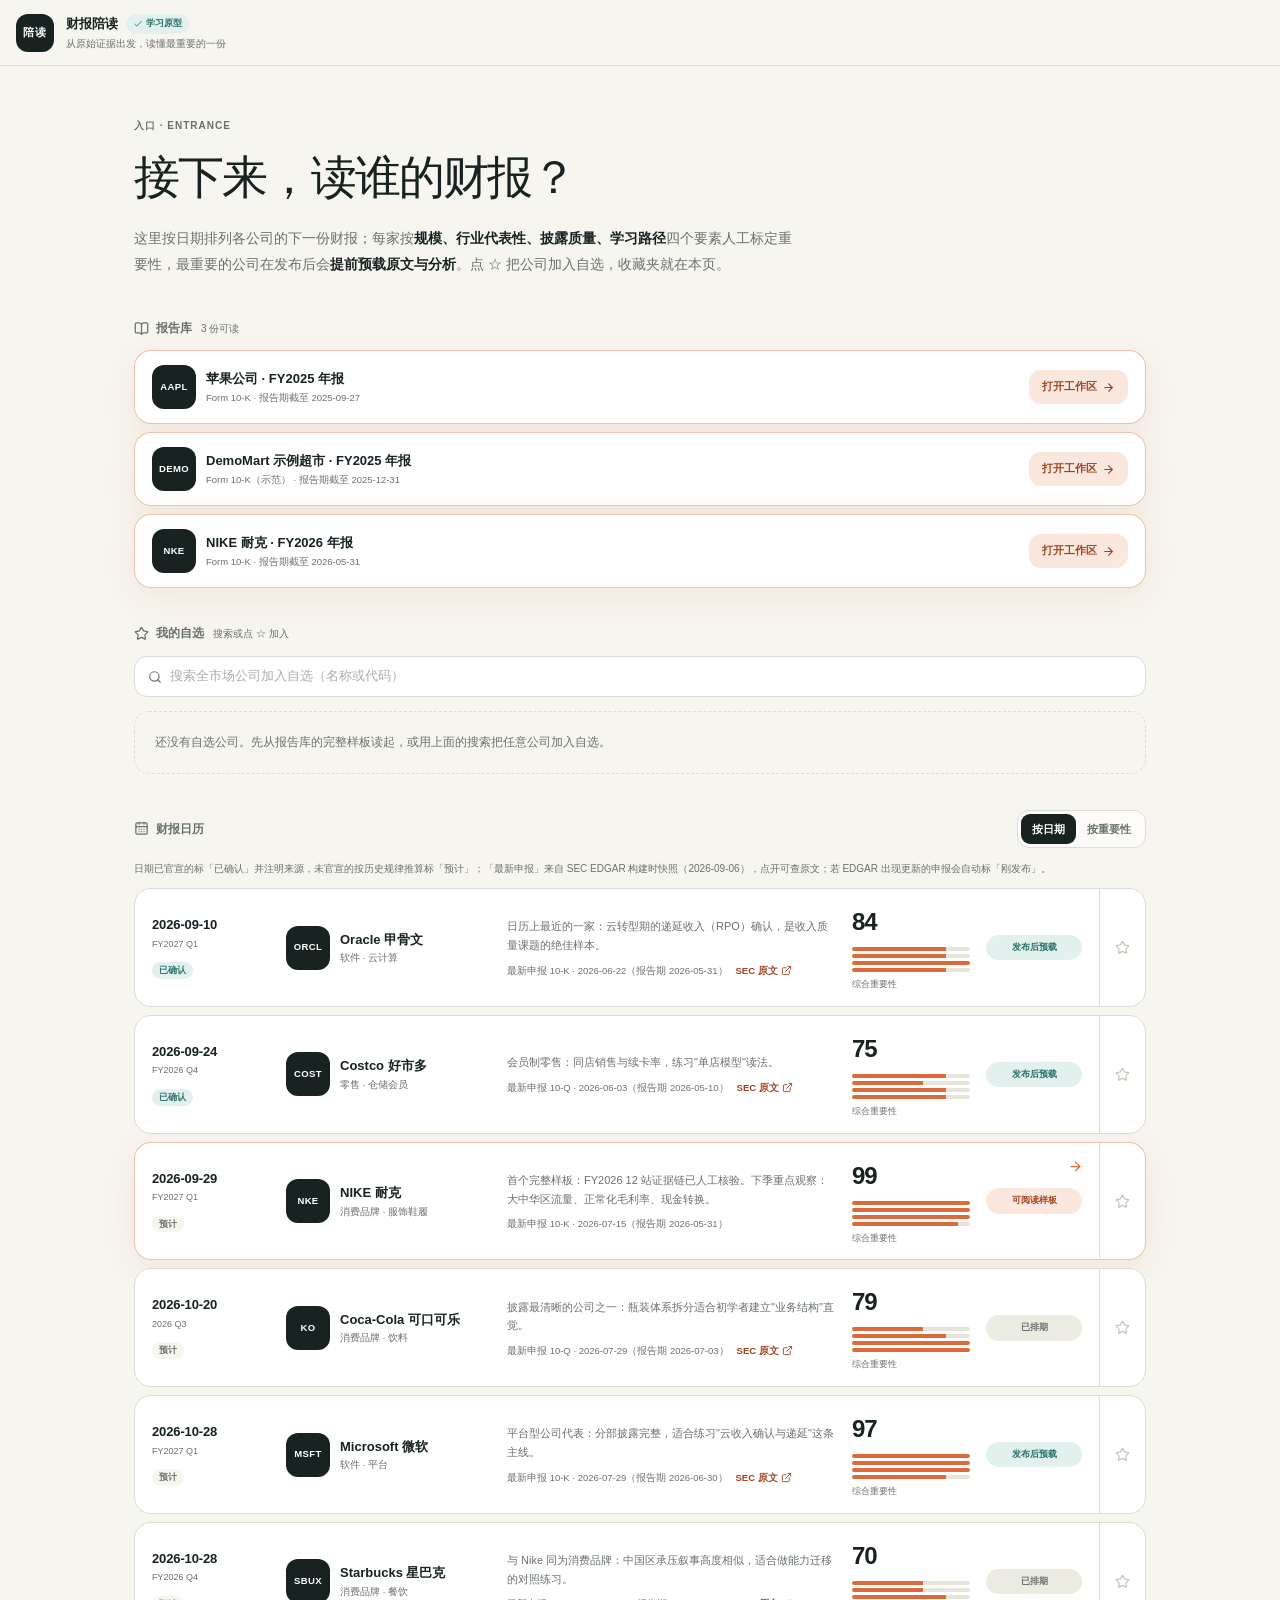
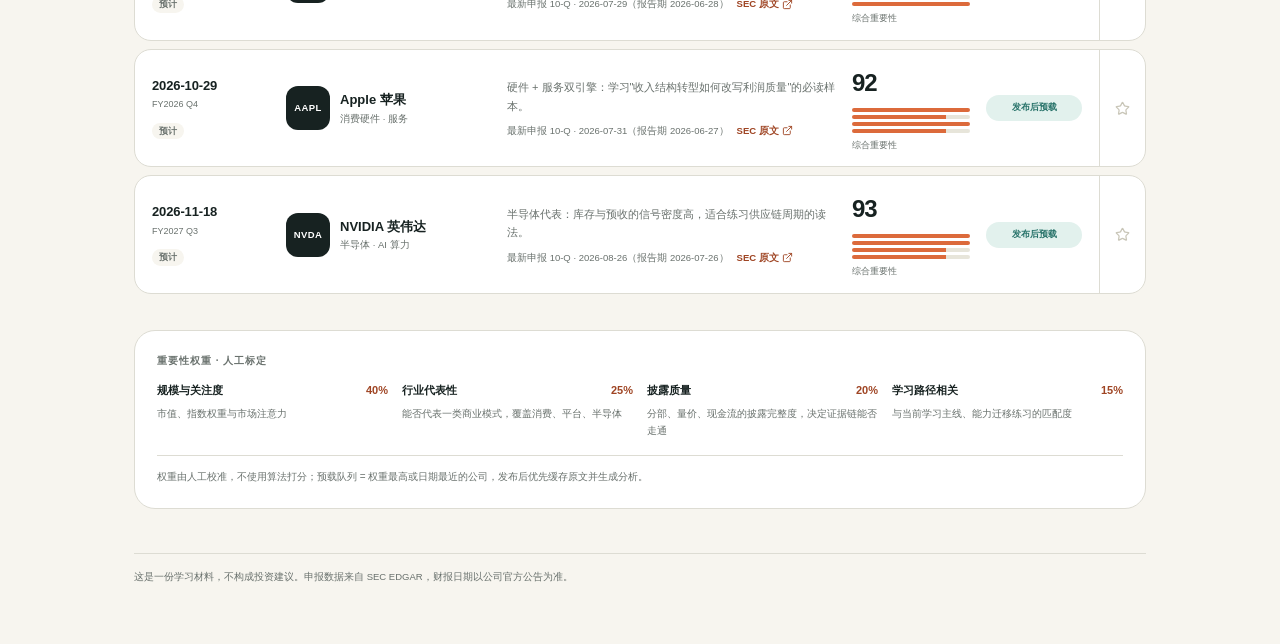
==== commit 3413a0e2: "Track 20-F/6-K filings so foreign filers (Europe, HK dual-listed) resolve in search" ====
--- a/index.html
+++ b/index.html
@@ -1,2 +1,2 @@
-<!DOCTYPE html><html lang="zh-CN"><head><meta charSet="utf-8"/><meta name="viewport" content="width=device-width, initial-scale=1"/><link rel="stylesheet" href="./_next/static/css/index.C-WS9-JJ.css" data-rsc-css-href="./_next/static/css/index.C-WS9-JJ.css" data-precedence="vite-rsc/importer-resources"/><link rel="modulepreload" fetchPriority="low" href="./_next/static/chunks/index-xC6eG4sE.js"/><script src="/./_next/static/chunks/rolldown-runtime-C60lm6uB.js" type="module" async=""></script><script src="/./_next/static/chunks/framework-D_rUT4EX.js" type="module" async=""></script><link rel="modulepreload" href="./_next/static/chunks/rolldown-runtime-C60lm6uB.js" crossorigin=""/><link rel="modulepreload" href="./_next/static/chunks/framework-D_rUT4EX.js" crossorigin=""/><link rel="modulepreload" href="./_next/static/chunks/layout-segment-context-D0d9Ml0T.js" crossorigin=""/><link rel="modulepreload" href="./_next/static/chunks/page-CqlmIAh7.js" crossorigin=""/><link rel="modulepreload" href="./_next/static/chunks/external-link-BTdbaEnC.js" crossorigin=""/><title>财报陪读 · 财报学习入口</title><meta name="description" content="按日期追踪即将发布的公司财报，先读懂最重要的那几份。"/><script>Object.assign(((self[Symbol.for("vinext.navigationRuntime")]??={bootstrap:{routeManifest:null},functions:{}}).bootstrap.rsc??={rsc:[]}),{params:{},nav:{"pathname":"/","searchParams":[]}})</script><link rel="modulepreload" href="./_next/static/chunks/index-xC6eG4sE.js" />
-</head><body><main class="home-page"><header class="topbar"><div class="nke">陪读</div><div class="report-title"><div><b>财报陪读</b><span class="verified"><svg xmlns="http://www.w3.org/2000/svg" width="10" height="10" viewBox="0 0 24 24" fill="none" stroke="currentColor" stroke-width="2" stroke-linecap="round" stroke-linejoin="round" class="lucide lucide-check" aria-hidden="true"><path d="M20 6 9 17l-5-5"></path></svg> 学习原型</span></div><small>从原始证据出发，读懂最重要的一份</small></div></header><div class="home"><section class="home-hero"><p class="eyebrow">入口 · Entrance</p><h1>接下来，读谁的财报？</h1><p class="lead">这里按日期排列各公司的下一份财报；每家按<b>规模、行业代表性、披露质量、学习路径</b>四个要素人工标定重要性，最重要的公司在发布后会<b>提前预载原文与分析</b>。点 ☆ 把公司加入自选，收藏夹就在本页。</p></section><section class="home-section" aria-label="我的自选"><div class="section-heading"><svg xmlns="http://www.w3.org/2000/svg" width="15" height="15" viewBox="0 0 24 24" fill="none" stroke="currentColor" stroke-width="2" stroke-linecap="round" stroke-linejoin="round" class="lucide lucide-star" aria-hidden="true"><path d="M11.525 2.295a.53.53 0 0 1 .95 0l2.31 4.679a2.123 2.123 0 0 0 1.595 1.16l5.166.756a.53.53 0 0 1 .294.904l-3.736 3.638a2.123 2.123 0 0 0-.611 1.878l.882 5.14a.53.53 0 0 1-.771.56l-4.618-2.428a2.122 2.122 0 0 0-1.973 0L6.396 21.01a.53.53 0 0 1-.77-.56l.881-5.139a2.122 2.122 0 0 0-.611-1.879L2.16 9.795a.53.53 0 0 1 .294-.906l5.165-.755a2.122 2.122 0 0 0 1.597-1.16z"></path></svg><h2>我的自选</h2><span class="heading-note">搜索或点 ☆ 加入</span></div><div class="co-search"><svg xmlns="http://www.w3.org/2000/svg" width="14" height="14" viewBox="0 0 24 24" fill="none" stroke="currentColor" stroke-width="2" stroke-linecap="round" stroke-linejoin="round" class="lucide lucide-search" aria-hidden="true"><path d="m21 21-4.34-4.34"></path><circle cx="11" cy="11" r="8"></circle></svg><input placeholder="搜索全市场公司加入自选（名称或代码）" aria-label="搜索公司" value=""/></div><div class="empty">还没有自选公司。先从 Nike 的完整样板读起，或用上面的搜索把任意公司加入自选。</div></section><section class="home-section" aria-label="财报日历"><div class="section-heading"><svg xmlns="http://www.w3.org/2000/svg" width="15" height="15" viewBox="0 0 24 24" fill="none" stroke="currentColor" stroke-width="2" stroke-linecap="round" stroke-linejoin="round" class="lucide lucide-calendar-days" aria-hidden="true"><path d="M8 2v3"></path><path d="M16 2v3"></path><rect x="3" y="3" width="18" height="18" rx="2"></rect><path d="M3 9h18"></path><path d="M8 13h.01"></path><path d="M12 13h.01"></path><path d="M16 13h.01"></path><path d="M8 17h.01"></path><path d="M12 17h.01"></path><path d="M16 17h.01"></path></svg><h2>财报日历</h2><div class="mode" role="tablist" aria-label="排序方式"><button class="active">按日期</button><button class="">按重要性</button></div></div><p class="cal-note">日期已官宣的标「已确认」并注明来源，未官宣的按历史规律推算标「预计」；「最新申报」来自 SEC EDGAR 构建时快照（<!-- -->2026-09-05<!-- -->），点开可查原文；若 EDGAR 出现更新的申报会自动标「刚发布」。</p><ul class="co-list"><li class="co queued"><div class="co-main"><div class="co-date"><b>2026-09-10</b><small>FY2027 Q1</small><span class="date-flag ok" title="Oracle 投资者关系公告（2026-09-02）· 盘后">已确认</span></div><div class="co-id"><span class="ticker">ORCL</span><div><b>Oracle 甲骨文</b><small>软件 · 云计算</small></div></div><div class="co-mid"><p class="co-hl">日历上最近的一家：云转型期的递延收入（RPO）确认，是收入质量课题的绝佳样本。</p><p class="co-fil">最新申报 <!-- -->10-K<!-- --> · <!-- -->2026-06-22<!-- -->（报告期 <!-- -->2026-05-31<!-- -->）<a href="https://www.sec.gov/Archives/edgar/data/1341439/000119312526277521/orcl-20260531.htm" target="_blank" rel="noreferrer">SEC 原文 <svg xmlns="http://www.w3.org/2000/svg" width="11" height="11" viewBox="0 0 24 24" fill="none" stroke="currentColor" stroke-width="2" stroke-linecap="round" stroke-linejoin="round" class="lucide lucide-external-link" aria-hidden="true"><path d="M15 3h6v6"></path><path d="M10 14 21 3"></path><path d="M18 13v6a2 2 0 0 1-2 2H5a2 2 0 0 1-2-2V8a2 2 0 0 1 2-2h6"></path></svg></a></p></div><div class="co-weight" title="规模与关注度 4/5；行业代表性 4/5；披露质量 5/5；学习路径相关 4/5"><b>84</b><div class="factor-bars"><i style="--v:80%"></i><i style="--v:80%"></i><i style="--v:100%"></i><i style="--v:80%"></i></div><small>综合重要性</small></div><span class="status-badge queued" title="重要性高：发布后自动拉取原文并生成分析链（原型阶段仅展示状态）">发布后预载</span></div><button class="star " aria-label="加入自选 Oracle 甲骨文"><svg xmlns="http://www.w3.org/2000/svg" width="15" height="15" viewBox="0 0 24 24" fill="none" stroke="currentColor" stroke-width="2" stroke-linecap="round" stroke-linejoin="round" class="lucide lucide-star" aria-hidden="true"><path d="M11.525 2.295a.53.53 0 0 1 .95 0l2.31 4.679a2.123 2.123 0 0 0 1.595 1.16l5.166.756a.53.53 0 0 1 .294.904l-3.736 3.638a2.123 2.123 0 0 0-.611 1.878l.882 5.14a.53.53 0 0 1-.771.56l-4.618-2.428a2.122 2.122 0 0 0-1.973 0L6.396 21.01a.53.53 0 0 1-.77-.56l.881-5.139a2.122 2.122 0 0 0-.611-1.879L2.16 9.795a.53.53 0 0 1 .294-.906l5.165-.755a2.122 2.122 0 0 0 1.597-1.16z"></path></svg></button></li><li class="co queued"><div class="co-main"><div class="co-date"><b>2026-09-24</b><small>FY2026 Q4</small><span class="date-flag ok" title="Costco 投资者关系日历 · 盘后">已确认</span></div><div class="co-id"><span class="ticker">COST</span><div><b>Costco 好市多</b><small>零售 · 仓储会员</small></div></div><div class="co-mid"><p class="co-hl">会员制零售：同店销售与续卡率，练习&quot;单店模型&quot;读法。</p><p class="co-fil">最新申报 <!-- -->10-Q<!-- --> · <!-- -->2026-06-03<!-- -->（报告期 <!-- -->2026-05-10<!-- -->）<a href="https://www.sec.gov/Archives/edgar/data/909832/000090983226000051/cost-20260510.htm" target="_blank" rel="noreferrer">SEC 原文 <svg xmlns="http://www.w3.org/2000/svg" width="11" height="11" viewBox="0 0 24 24" fill="none" stroke="currentColor" stroke-width="2" stroke-linecap="round" stroke-linejoin="round" class="lucide lucide-external-link" aria-hidden="true"><path d="M15 3h6v6"></path><path d="M10 14 21 3"></path><path d="M18 13v6a2 2 0 0 1-2 2H5a2 2 0 0 1-2-2V8a2 2 0 0 1 2-2h6"></path></svg></a></p></div><div class="co-weight" title="规模与关注度 4/5；行业代表性 3/5；披露质量 4/5；学习路径相关 4/5"><b>75</b><div class="factor-bars"><i style="--v:80%"></i><i style="--v:60%"></i><i style="--v:80%"></i><i style="--v:80%"></i></div><small>综合重要性</small></div><span class="status-badge queued" title="重要性高：发布后自动拉取原文并生成分析链（原型阶段仅展示状态）">发布后预载</span></div><button class="star " aria-label="加入自选 Costco 好市多"><svg xmlns="http://www.w3.org/2000/svg" width="15" height="15" viewBox="0 0 24 24" fill="none" stroke="currentColor" stroke-width="2" stroke-linecap="round" stroke-linejoin="round" class="lucide lucide-star" aria-hidden="true"><path d="M11.525 2.295a.53.53 0 0 1 .95 0l2.31 4.679a2.123 2.123 0 0 0 1.595 1.16l5.166.756a.53.53 0 0 1 .294.904l-3.736 3.638a2.123 2.123 0 0 0-.611 1.878l.882 5.14a.53.53 0 0 1-.771.56l-4.618-2.428a2.122 2.122 0 0 0-1.973 0L6.396 21.01a.53.53 0 0 1-.77-.56l.881-5.139a2.122 2.122 0 0 0-.611-1.879L2.16 9.795a.53.53 0 0 1 .294-.906l5.165-.755a2.122 2.122 0 0 0 1.597-1.16z"></path></svg></button></li><li class="co ready"><a class="co-main link" href="report/nike/fy2026/" aria-label="打开 NIKE 耐克 财报样板"><div class="co-date"><b>2026-09-29</b><small>FY2027 Q1</small><span class="date-flag" title="按历史规律推算（近年 Q1 均在 9 月末至 10 月初发布）">预计</span></div><div class="co-id"><span class="ticker">NKE</span><div><b>NIKE 耐克</b><small>消费品牌 · 服饰鞋履</small></div></div><div class="co-mid"><p class="co-hl">首个完整样板：FY2026 12 站证据链已人工核验。下季重点观察：大中华区流量、正常化毛利率、现金转换。</p><p class="co-fil">最新申报 <!-- -->10-K<!-- --> · <!-- -->2026-07-15<!-- -->（报告期 <!-- -->2026-05-31<!-- -->）</p></div><div class="co-weight" title="规模与关注度 5/5；行业代表性 5/5；披露质量 5/5；学习路径相关 4.5/5"><b>99</b><div class="factor-bars"><i style="--v:100%"></i><i style="--v:100%"></i><i style="--v:100%"></i><i style="--v:90%"></i></div><small>综合重要性</small></div><span class="status-badge ready" title="内容已人工核验，可直接进入">可阅读样板</span><svg xmlns="http://www.w3.org/2000/svg" width="15" height="15" viewBox="0 0 24 24" fill="none" stroke="currentColor" stroke-width="2" stroke-linecap="round" stroke-linejoin="round" class="lucide lucide-arrow-right go" aria-hidden="true"><path d="M5 12h14"></path><path d="m12 5 7 7-7 7"></path></svg></a><button class="star " aria-label="加入自选 NIKE 耐克"><svg xmlns="http://www.w3.org/2000/svg" width="15" height="15" viewBox="0 0 24 24" fill="none" stroke="currentColor" stroke-width="2" stroke-linecap="round" stroke-linejoin="round" class="lucide lucide-star" aria-hidden="true"><path d="M11.525 2.295a.53.53 0 0 1 .95 0l2.31 4.679a2.123 2.123 0 0 0 1.595 1.16l5.166.756a.53.53 0 0 1 .294.904l-3.736 3.638a2.123 2.123 0 0 0-.611 1.878l.882 5.14a.53.53 0 0 1-.771.56l-4.618-2.428a2.122 2.122 0 0 0-1.973 0L6.396 21.01a.53.53 0 0 1-.77-.56l.881-5.139a2.122 2.122 0 0 0-.611-1.879L2.16 9.795a.53.53 0 0 1 .294-.906l5.165-.755a2.122 2.122 0 0 0 1.597-1.16z"></path></svg></button></li><li class="co planned"><div class="co-main"><div class="co-date"><b>2026-10-20</b><small>2026 Q3</small><span class="date-flag" title="第三方预估（Zacks 等），公司通常提前数周官宣">预计</span></div><div class="co-id"><span class="ticker">KO</span><div><b>Coca-Cola 可口可乐</b><small>消费品牌 · 饮料</small></div></div><div class="co-mid"><p class="co-hl">披露最清晰的公司之一：瓶装体系拆分适合初学者建立&quot;业务结构&quot;直觉。</p><p class="co-fil">最新申报 <!-- -->10-Q<!-- --> · <!-- -->2026-07-29<!-- -->（报告期 <!-- -->2026-07-03<!-- -->）<a href="https://www.sec.gov/Archives/edgar/data/21344/000162828026050503/ko-20260703.htm" target="_blank" rel="noreferrer">SEC 原文 <svg xmlns="http://www.w3.org/2000/svg" width="11" height="11" viewBox="0 0 24 24" fill="none" stroke="currentColor" stroke-width="2" stroke-linecap="round" stroke-linejoin="round" class="lucide lucide-external-link" aria-hidden="true"><path d="M15 3h6v6"></path><path d="M10 14 21 3"></path><path d="M18 13v6a2 2 0 0 1-2 2H5a2 2 0 0 1-2-2V8a2 2 0 0 1 2-2h6"></path></svg></a></p></div><div class="co-weight" title="规模与关注度 3/5；行业代表性 4/5；披露质量 5/5；学习路径相关 5/5"><b>79</b><div class="factor-bars"><i style="--v:60%"></i><i style="--v:80%"></i><i style="--v:100%"></i><i style="--v:100%"></i></div><small>综合重要性</small></div><span class="status-badge planned" title="已进入覆盖名单，暂不在预载队列">已排期</span></div><button class="star " aria-label="加入自选 Coca-Cola 可口可乐"><svg xmlns="http://www.w3.org/2000/svg" width="15" height="15" viewBox="0 0 24 24" fill="none" stroke="currentColor" stroke-width="2" stroke-linecap="round" stroke-linejoin="round" class="lucide lucide-star" aria-hidden="true"><path d="M11.525 2.295a.53.53 0 0 1 .95 0l2.31 4.679a2.123 2.123 0 0 0 1.595 1.16l5.166.756a.53.53 0 0 1 .294.904l-3.736 3.638a2.123 2.123 0 0 0-.611 1.878l.882 5.14a.53.53 0 0 1-.771.56l-4.618-2.428a2.122 2.122 0 0 0-1.973 0L6.396 21.01a.53.53 0 0 1-.77-.56l.881-5.139a2.122 2.122 0 0 0-.611-1.879L2.16 9.795a.53.53 0 0 1 .294-.906l5.165-.755a2.122 2.122 0 0 0 1.597-1.16z"></path></svg></button></li><li class="co queued"><div class="co-main"><div class="co-date"><b>2026-10-28</b><small>FY2027 Q1</small><span class="date-flag" title="按历史规律推算，公司一般提前约三周官宣">预计</span></div><div class="co-id"><span class="ticker">MSFT</span><div><b>Microsoft 微软</b><small>软件 · 平台</small></div></div><div class="co-mid"><p class="co-hl">平台型公司代表：分部披露完整，适合练习&quot;云收入确认与递延&quot;这条主线。</p><p class="co-fil">最新申报 <!-- -->10-K<!-- --> · <!-- -->2026-07-29<!-- -->（报告期 <!-- -->2026-06-30<!-- -->）<a href="https://www.sec.gov/Archives/edgar/data/789019/000119312526323660/msft-20260630.htm" target="_blank" rel="noreferrer">SEC 原文 <svg xmlns="http://www.w3.org/2000/svg" width="11" height="11" viewBox="0 0 24 24" fill="none" stroke="currentColor" stroke-width="2" stroke-linecap="round" stroke-linejoin="round" class="lucide lucide-external-link" aria-hidden="true"><path d="M15 3h6v6"></path><path d="M10 14 21 3"></path><path d="M18 13v6a2 2 0 0 1-2 2H5a2 2 0 0 1-2-2V8a2 2 0 0 1 2-2h6"></path></svg></a></p></div><div class="co-weight" title="规模与关注度 5/5；行业代表性 5/5；披露质量 5/5；学习路径相关 4/5"><b>97</b><div class="factor-bars"><i style="--v:100%"></i><i style="--v:100%"></i><i style="--v:100%"></i><i style="--v:80%"></i></div><small>综合重要性</small></div><span class="status-badge queued" title="重要性高：发布后自动拉取原文并生成分析链（原型阶段仅展示状态）">发布后预载</span></div><button class="star " aria-label="加入自选 Microsoft 微软"><svg xmlns="http://www.w3.org/2000/svg" width="15" height="15" viewBox="0 0 24 24" fill="none" stroke="currentColor" stroke-width="2" stroke-linecap="round" stroke-linejoin="round" class="lucide lucide-star" aria-hidden="true"><path d="M11.525 2.295a.53.53 0 0 1 .95 0l2.31 4.679a2.123 2.123 0 0 0 1.595 1.16l5.166.756a.53.53 0 0 1 .294.904l-3.736 3.638a2.123 2.123 0 0 0-.611 1.878l.882 5.14a.53.53 0 0 1-.771.56l-4.618-2.428a2.122 2.122 0 0 0-1.973 0L6.396 21.01a.53.53 0 0 1-.77-.56l.881-5.139a2.122 2.122 0 0 0-.611-1.879L2.16 9.795a.53.53 0 0 1 .294-.906l5.165-.755a2.122 2.122 0 0 0 1.597-1.16z"></path></svg></button></li><li class="co planned"><div class="co-main"><div class="co-date"><b>2026-10-28</b><small>FY2026 Q4</small><span class="date-flag" title="按历史规律推算">预计</span></div><div class="co-id"><span class="ticker">SBUX</span><div><b>Starbucks 星巴克</b><small>消费品牌 · 餐饮</small></div></div><div class="co-mid"><p class="co-hl">与 Nike 同为消费品牌：中国区承压叙事高度相似，适合做能力迁移的对照练习。</p><p class="co-fil">最新申报 <!-- -->10-Q<!-- --> · <!-- -->2026-07-29<!-- -->（报告期 <!-- -->2026-06-28<!-- -->）<a href="https://www.sec.gov/Archives/edgar/data/829224/000082922426000130/sbux-20260628.htm" target="_blank" rel="noreferrer">SEC 原文 <svg xmlns="http://www.w3.org/2000/svg" width="11" height="11" viewBox="0 0 24 24" fill="none" stroke="currentColor" stroke-width="2" stroke-linecap="round" stroke-linejoin="round" class="lucide lucide-external-link" aria-hidden="true"><path d="M15 3h6v6"></path><path d="M10 14 21 3"></path><path d="M18 13v6a2 2 0 0 1-2 2H5a2 2 0 0 1-2-2V8a2 2 0 0 1 2-2h6"></path></svg></a></p></div><div class="co-weight" title="规模与关注度 3/5；行业代表性 3/5；披露质量 4/5；学习路径相关 5/5"><b>70</b><div class="factor-bars"><i style="--v:60%"></i><i style="--v:60%"></i><i style="--v:80%"></i><i style="--v:100%"></i></div><small>综合重要性</small></div><span class="status-badge planned" title="已进入覆盖名单，暂不在预载队列">已排期</span></div><button class="star " aria-label="加入自选 Starbucks 星巴克"><svg xmlns="http://www.w3.org/2000/svg" width="15" height="15" viewBox="0 0 24 24" fill="none" stroke="currentColor" stroke-width="2" stroke-linecap="round" stroke-linejoin="round" class="lucide lucide-star" aria-hidden="true"><path d="M11.525 2.295a.53.53 0 0 1 .95 0l2.31 4.679a2.123 2.123 0 0 0 1.595 1.16l5.166.756a.53.53 0 0 1 .294.904l-3.736 3.638a2.123 2.123 0 0 0-.611 1.878l.882 5.14a.53.53 0 0 1-.771.56l-4.618-2.428a2.122 2.122 0 0 0-1.973 0L6.396 21.01a.53.53 0 0 1-.77-.56l.881-5.139a2.122 2.122 0 0 0-.611-1.879L2.16 9.795a.53.53 0 0 1 .294-.906l5.165-.755a2.122 2.122 0 0 0 1.597-1.16z"></path></svg></button></li><li class="co queued"><div class="co-main"><div class="co-date"><b>2026-10-29</b><small>FY2026 Q4</small><span class="date-flag" title="按历史规律推算">预计</span></div><div class="co-id"><span class="ticker">AAPL</span><div><b>Apple 苹果</b><small>消费硬件 · 服务</small></div></div><div class="co-mid"><p class="co-hl">硬件 + 服务双引擎：学习&quot;收入结构转型如何改写利润质量&quot;的必读样本。</p><p class="co-fil">最新申报 <!-- -->10-Q<!-- --> · <!-- -->2026-07-31<!-- -->（报告期 <!-- -->2026-06-27<!-- -->）<a href="https://www.sec.gov/Archives/edgar/data/320193/000032019326000020/aapl-20260627.htm" target="_blank" rel="noreferrer">SEC 原文 <svg xmlns="http://www.w3.org/2000/svg" width="11" height="11" viewBox="0 0 24 24" fill="none" stroke="currentColor" stroke-width="2" stroke-linecap="round" stroke-linejoin="round" class="lucide lucide-external-link" aria-hidden="true"><path d="M15 3h6v6"></path><path d="M10 14 21 3"></path><path d="M18 13v6a2 2 0 0 1-2 2H5a2 2 0 0 1-2-2V8a2 2 0 0 1 2-2h6"></path></svg></a></p></div><div class="co-weight" title="规模与关注度 5/5；行业代表性 4/5；披露质量 5/5；学习路径相关 4/5"><b>92</b><div class="factor-bars"><i style="--v:100%"></i><i style="--v:80%"></i><i style="--v:100%"></i><i style="--v:80%"></i></div><small>综合重要性</small></div><span class="status-badge queued" title="重要性高：发布后自动拉取原文并生成分析链（原型阶段仅展示状态）">发布后预载</span></div><button class="star " aria-label="加入自选 Apple 苹果"><svg xmlns="http://www.w3.org/2000/svg" width="15" height="15" viewBox="0 0 24 24" fill="none" stroke="currentColor" stroke-width="2" stroke-linecap="round" stroke-linejoin="round" class="lucide lucide-star" aria-hidden="true"><path d="M11.525 2.295a.53.53 0 0 1 .95 0l2.31 4.679a2.123 2.123 0 0 0 1.595 1.16l5.166.756a.53.53 0 0 1 .294.904l-3.736 3.638a2.123 2.123 0 0 0-.611 1.878l.882 5.14a.53.53 0 0 1-.771.56l-4.618-2.428a2.122 2.122 0 0 0-1.973 0L6.396 21.01a.53.53 0 0 1-.77-.56l.881-5.139a2.122 2.122 0 0 0-.611-1.879L2.16 9.795a.53.53 0 0 1 .294-.906l5.165-.755a2.122 2.122 0 0 0 1.597-1.16z"></path></svg></button></li><li class="co queued"><div class="co-main"><div class="co-date"><b>2026-11-18</b><small>FY2027 Q3</small><span class="date-flag" title="按历史规律推算">预计</span></div><div class="co-id"><span class="ticker">NVDA</span><div><b>NVIDIA 英伟达</b><small>半导体 · AI 算力</small></div></div><div class="co-mid"><p class="co-hl">半导体代表：库存与预收的信号密度高，适合练习供应链周期的读法。</p><p class="co-fil">最新申报 <!-- -->10-Q<!-- --> · <!-- -->2026-08-26<!-- -->（报告期 <!-- -->2026-07-26<!-- -->）<a href="https://www.sec.gov/Archives/edgar/data/1045810/000104581026000075/nvda-20260726.htm" target="_blank" rel="noreferrer">SEC 原文 <svg xmlns="http://www.w3.org/2000/svg" width="11" height="11" viewBox="0 0 24 24" fill="none" stroke="currentColor" stroke-width="2" stroke-linecap="round" stroke-linejoin="round" class="lucide lucide-external-link" aria-hidden="true"><path d="M15 3h6v6"></path><path d="M10 14 21 3"></path><path d="M18 13v6a2 2 0 0 1-2 2H5a2 2 0 0 1-2-2V8a2 2 0 0 1 2-2h6"></path></svg></a></p></div><div class="co-weight" title="规模与关注度 5/5；行业代表性 5/5；披露质量 4/5；学习路径相关 4/5"><b>93</b><div class="factor-bars"><i style="--v:100%"></i><i style="--v:100%"></i><i style="--v:80%"></i><i style="--v:80%"></i></div><small>综合重要性</small></div><span class="status-badge queued" title="重要性高：发布后自动拉取原文并生成分析链（原型阶段仅展示状态）">发布后预载</span></div><button class="star " aria-label="加入自选 NVIDIA 英伟达"><svg xmlns="http://www.w3.org/2000/svg" width="15" height="15" viewBox="0 0 24 24" fill="none" stroke="currentColor" stroke-width="2" stroke-linecap="round" stroke-linejoin="round" class="lucide lucide-star" aria-hidden="true"><path d="M11.525 2.295a.53.53 0 0 1 .95 0l2.31 4.679a2.123 2.123 0 0 0 1.595 1.16l5.166.756a.53.53 0 0 1 .294.904l-3.736 3.638a2.123 2.123 0 0 0-.611 1.878l.882 5.14a.53.53 0 0 1-.771.56l-4.618-2.428a2.122 2.122 0 0 0-1.973 0L6.396 21.01a.53.53 0 0 1-.77-.56l.881-5.139a2.122 2.122 0 0 0-.611-1.879L2.16 9.795a.53.53 0 0 1 .294-.906l5.165-.755a2.122 2.122 0 0 0 1.597-1.16z"></path></svg></button></li></ul></section><section class="home-section" aria-label="重要性权重说明"><div class="weight-note"><p class="eyebrow">重要性权重 · 人工标定</p><div class="factor-grid"><div><b>规模与关注度<span>40%</span></b><p>市值、指数权重与市场注意力</p></div><div><b>行业代表性<span>25%</span></b><p>能否代表一类商业模式，覆盖消费、平台、半导体</p></div><div><b>披露质量<span>20%</span></b><p>分部、量价、现金流的披露完整度，决定证据链能否走通</p></div><div><b>学习路径相关<span>15%</span></b><p>与当前学习主线、能力迁移练习的匹配度</p></div></div><p class="factor-foot">权重由人工校准，不使用算法打分；预载队列 = 权重最高或日期最近的公司，发布后优先缓存原文并生成分析。</p></div></section><footer class="home-foot">这是一份学习材料，不构成投资建议。申报数据来自 SEC EDGAR，财报日期以公司官方公告为准。</footer></div></main><script type="module" src="./_next/static/chunks/index-xC6eG4sE.js" id="_R_" async=""></script><script>((self[Symbol.for("vinext.navigationRuntime")]??={bootstrap:{routeManifest:null},functions:{}}).bootstrap.rsc??={rsc:[]}).rsc.push("2:I[\"c5beb10df826\",[],\"Children\",1]\n")</script><script>((self[Symbol.for("vinext.navigationRuntime")]??={bootstrap:{routeManifest:null},functions:{}}).bootstrap.rsc??={rsc:[]}).rsc.push("3:I[\"0dc7e6a5ccb2\",[],\"GlobalErrorBoundary\",1]\n")</script><script>((self[Symbol.for("vinext.navigationRuntime")]??={bootstrap:{routeManifest:null},functions:{}}).bootstrap.rsc??={rsc:[]}).rsc.push("4:I[\"610eead2fe97\",[],\"default\",1]\n")</script><script>((self[Symbol.for("vinext.navigationRuntime")]??={bootstrap:{routeManifest:null},functions:{}}).bootstrap.rsc??={rsc:[]}).rsc.push("5:I[\"0dc7e6a5ccb2\",[],\"ErrorBoundary\",1]\n")</script><script>((self[Symbol.for("vinext.navigationRuntime")]??={bootstrap:{routeManifest:null},functions:{}}).bootstrap.rsc??={rsc:[]}).rsc.push("6:I[\"8c444080ebb8\",[],\"LayoutSegmentProvider\",1]\n")</script><script>((self[Symbol.for("vinext.navigationRuntime")]??={bootstrap:{routeManifest:null},functions:{}}).bootstrap.rsc??={rsc:[]}).rsc.push("7:I[\"c5beb10df826\",[],\"Slot\",1]\n")</script><script>((self[Symbol.for("vinext.navigationRuntime")]??={bootstrap:{routeManifest:null},functions:{}}).bootstrap.rsc??={rsc:[]}).rsc.push("8:I[\"0dc7e6a5ccb2\",[],\"NotFoundBoundary\",1]\n")</script><script>((self[Symbol.for("vinext.navigationRuntime")]??={bootstrap:{routeManifest:null},functions:{}}).bootstrap.rsc??={rsc:[]}).rsc.push("9:I[\"40fe166cc87b\",[],\"AppRouterScrollTarget\",1]\n")</script><script>((self[Symbol.for("vinext.navigationRuntime")]??={bootstrap:{routeManifest:null},functions:{}}).bootstrap.rsc??={rsc:[]}).rsc.push("a:I[\"0dc7e6a5ccb2\",[],\"RedirectBoundary\",1]\n")</script><script>((self[Symbol.for("vinext.navigationRuntime")]??={bootstrap:{routeManifest:null},functions:{}}).bootstrap.rsc??={rsc:[]}).rsc.push(":HL[\"./_next/static/css/index.C-WS9-JJ.css\",\"style\"     ]\n")</script><script>((self[Symbol.for("vinext.navigationRuntime")]??={bootstrap:{routeManifest:null},functions:{}}).bootstrap.rsc??={rsc:[]}).rsc.push("0:{\"page:/\":\"$L1\",\"layout:/\":[[[\"$\",\"link\",\"css:./_next/static/css/index.C-WS9-JJ.css\",{\"rel\":\"stylesheet\",\"precedence\":\"vite-rsc/importer-resources\",\"href\":\"./_next/static/css/index.C-WS9-JJ.css\",\"data-rsc-css-href\":\"./_next/static/css/index.C-WS9-JJ.css\"}],\"$undefined\"],[\"$\",\"html\",null,{\"lang\":\"zh-CN\",\"children\":[\"$\",\"body\",null,{\"children\":[\"$\",\"$L2\",null,{}]}]}]],\"route:/\":[[[\"$\",\"meta\",null,{\"charSet\":\"utf-8\"}],[[\"$\",\"title\",\"0\",{\"children\":\"财报陪读 · 财报学习入口\"}],[\"$\",\"meta\",\"1\",{\"name\":\"description\",\"content\":\"按日期追踪即将发布的公司财报，先读懂最重要的那几份。\"}]],[[\"$\",\"meta\",\"0\",{\"name\":\"viewport\",\"content\":\"width=device-width, initial-scale=1\"}]]],[\"$\",\"$L3\",null,{\"fallback\":\"$4\",\"children\":[\"$\",\"$L5\",null,{\"fallback\":\"$4\",\"children\":[\"$\",\"$L6\",null,{\"providerId\":\"layout:/\",\"segmentMap\":{\"children\":[]},\"children\":[\"$\",\"$L7\",null,{\"id\":\"layout:/\",\"parallelSlots\":\"$undefined\",\"children\":[\"$\",\"$L8\",null,{\"resetKey\":\"\",\"fallback\":[[\"$\",\"title\",null,{\"children\":\"404: This page could not be found.\"}],[\"$\",\"div\",null,{\"style\":{\"fontFamily\":\"system-ui,\\\"Segoe UI\\\",Roboto,Helvetica,Arial,sans-serif,\\\"Apple Color Emoji\\\",\\\"Segoe UI Emoji\\\"\",\"height\":\"100vh\",\"textAlign\":\"center\",\"display\":\"flex\",\"flexDirection\":\"column\",\"alignItems\":\"center\",\"justifyContent\":\"center\"},\"children\":[\"$\",\"div\",null,{\"children\":[[\"$\",\"style\",null,{\"dangerouslySetInnerHTML\":{\"__html\":\"body{color:#000;background:#fff;margin:0}.next-error-h1{border-right:1px solid rgba(0,0,0,.3)}@media (prefers-color-scheme:dark){body{color:#fff;background:#000}.next-error-h1{border-right:1px solid rgba(255,255,255,.3)}}\"}}],[\"$\",\"h1\",null,{\"className\":\"next-error-h1\",\"style\":{\"display\":\"inline-block\",\"margin\":\"0 20px 0 0\",\"padding\":\"0 23px 0 0\",\"fontSize\":24,\"fontWeight\":500,\"verticalAlign\":\"top\",\"lineHeight\":\"49px\"},\"children\":404}],[\"$\",\"div\",null,{\"style\":{\"display\":\"inline-block\"},\"children\":[\"$\",\"h2\",null,{\"style\":{\"fontSize\":14,\"fontWeight\":400,\"lineHeight\":\"49px\",\"margin\":0},\"children\":\"This page could not be found.\"}]}]]}]}]],\"children\":[\"$\",\"$L9\",null,{\"children\":[\"$\",\"$La\",null,{\"children\":[[\"$\",\"$L6\",null,{\"providerId\":\"page:/\",\"segmentMap\":{\"children\":[\"__PAGE__\"]},\"children\":[\"$\",\"$L7\",null,{\"id\":\"page:/\"}]}],null]}]}]}]}]}]}]}],null,null],\"__route\":\"route:/\",\"__interceptionContext\":null,\"__layoutIds\":[\"layout:/\"],\"__rootLayout\":\"/\",\"__bfcacheSegmentIdentities\":{\"layout:/\":\"[\\\"layout\\\",\\\"layout:/\\\",\\\"root-boundary:/\\\",\\\"\\\"]\",\"page:/\":\"[\\\"page\\\",\\\"page:/\\\",\\\"root-boundary:/\\\",\\\"\\\"]\"},\"__srcPage\":[\"page\"],\"__layoutFlags\":{\"layout:/\":\"s\"},\"__artifactCompatibility\":{\"schemaVersion\":1,\"graphVersion\":\"app-route-graph:1177fd80f83fa7b0\",\"deploymentVersion\":\"ee387857-f68c-4e86-916d-7cb5670225e2\",\"appElementsSchemaVersion\":1,\"rscPayloadSchemaVersion\":1,\"rootBoundaryId\":\"/\",\"renderEpoch\":null}}\n")</script><script>((self[Symbol.for("vinext.navigationRuntime")]??={bootstrap:{routeManifest:null},functions:{}}).bootstrap.rsc??={rsc:[]}).rsc.push("b:I[\"6efdf509a785\",[],\"default\",1]\n")</script><script>((self[Symbol.for("vinext.navigationRuntime")]??={bootstrap:{routeManifest:null},functions:{}}).bootstrap.rsc??={rsc:[]}).rsc.push("1:[\"$\",\"$Lb\",null,{\"params\":\"$@c\",\"searchParams\":\"$@d\"}]\n")</script><script>((self[Symbol.for("vinext.navigationRuntime")]??={bootstrap:{routeManifest:null},functions:{}}).bootstrap.rsc??={rsc:[]}).rsc.push("c:{}\n")</script><script>((self[Symbol.for("vinext.navigationRuntime")]??={bootstrap:{routeManifest:null},functions:{}}).bootstrap.rsc??={rsc:[]}).rsc.push("d:{}\n")</script><script>Object.assign(((self[Symbol.for("vinext.navigationRuntime")]??={bootstrap:{routeManifest:null},functions:{}}).bootstrap.rsc??={rsc:[]}),{"initialCacheKind":"dynamic"});((self[Symbol.for("vinext.navigationRuntime")]??={bootstrap:{routeManifest:null},functions:{}}).bootstrap.rsc??={rsc:[]}).done=true</script></body></html>+<!DOCTYPE html><html lang="zh-CN"><head><meta charSet="utf-8"/><meta name="viewport" content="width=device-width, initial-scale=1"/><link rel="stylesheet" href="./_next/static/css/index.B7MsFrTl.css" data-rsc-css-href="./_next/static/css/index.B7MsFrTl.css" data-precedence="vite-rsc/importer-resources"/><link rel="modulepreload" fetchPriority="low" href="./_next/static/chunks/index-Dig50fVj.js"/><script src="/./_next/static/chunks/rolldown-runtime-C60lm6uB.js" type="module" async=""></script><script src="/./_next/static/chunks/framework-D_rUT4EX.js" type="module" async=""></script><script src="/./_next/static/chunks/app-elements-H_Dr48wG.js" type="module" async=""></script><script src="/./_next/static/chunks/hash-Cp347hhd.js" type="module" async=""></script><script src="/./_next/static/chunks/record-uXSNv6cl.js" type="module" async=""></script><script src="/./_next/static/chunks/app-rsc-cache-busting-DjV-dIKz.js" type="module" async=""></script><script src="/./_next/static/chunks/app-rsc-render-mode-CvTCGruk.js" type="module" async=""></script><script src="/./_next/static/chunks/headers-C_MtfdF4.js" type="module" async=""></script><script src="/./_next/static/chunks/protocol-headers-B9-bVeat.js" type="module" async=""></script><script src="/./_next/static/chunks/deployment-id-DFhHa9wO.js" type="module" async=""></script><script src="/./_next/static/chunks/navigation-errors-D5LMQqDL.js" type="module" async=""></script><link rel="modulepreload" href="./_next/static/chunks/rolldown-runtime-C60lm6uB.js" crossorigin=""/><link rel="modulepreload" href="./_next/static/chunks/framework-D_rUT4EX.js" crossorigin=""/><link rel="modulepreload" href="./_next/static/chunks/app-elements-H_Dr48wG.js" crossorigin=""/><link rel="modulepreload" href="./_next/static/chunks/hash-Cp347hhd.js" crossorigin=""/><link rel="modulepreload" href="./_next/static/chunks/record-uXSNv6cl.js" crossorigin=""/><link rel="modulepreload" href="./_next/static/chunks/app-rsc-cache-busting-DjV-dIKz.js" crossorigin=""/><link rel="modulepreload" href="./_next/static/chunks/app-rsc-render-mode-CvTCGruk.js" crossorigin=""/><link rel="modulepreload" href="./_next/static/chunks/headers-C_MtfdF4.js" crossorigin=""/><link rel="modulepreload" href="./_next/static/chunks/protocol-headers-B9-bVeat.js" crossorigin=""/><link rel="modulepreload" href="./_next/static/chunks/deployment-id-DFhHa9wO.js" crossorigin=""/><link rel="modulepreload" href="./_next/static/chunks/navigation-errors-D5LMQqDL.js" crossorigin=""/><link rel="modulepreload" href="./_next/static/chunks/layout-segment-context-czg4kVLF.js" crossorigin=""/><link rel="modulepreload" href="./_next/static/chunks/page-VQjXffqR.js" crossorigin=""/><link rel="modulepreload" href="./_next/static/chunks/reports-DnUE1Am4.js" crossorigin=""/><title>财报陪读 · 财报学习入口</title><meta name="description" content="按日期追踪即将发布的公司财报，先读懂最重要的那几份。"/><script>Object.assign(((self[Symbol.for("vinext.navigationRuntime")]??={bootstrap:{routeManifest:null},functions:{}}).bootstrap.rsc??={rsc:[]}),{params:{},nav:{"pathname":"/","searchParams":[]}})</script><link rel="modulepreload" href="./_next/static/chunks/index-Dig50fVj.js" />
+</head><body><main class="home-page"><header class="topbar"><div class="nke">陪读</div><div class="report-title"><div><b>财报陪读</b><span class="verified"><svg xmlns="http://www.w3.org/2000/svg" width="10" height="10" viewBox="0 0 24 24" fill="none" stroke="currentColor" stroke-width="2" stroke-linecap="round" stroke-linejoin="round" class="lucide lucide-check" aria-hidden="true"><path d="M20 6 9 17l-5-5"></path></svg> 学习原型</span></div><small>从原始证据出发，读懂最重要的一份</small></div></header><div class="home"><section class="home-hero"><p class="eyebrow">入口 · Entrance</p><h1>接下来，读谁的财报？</h1><p class="lead">这里按日期排列各公司的下一份财报；每家按<b>规模、行业代表性、披露质量、学习路径</b>四个要素人工标定重要性，最重要的公司在发布后会<b>提前预载原文与分析</b>。点 ☆ 把公司加入自选，收藏夹就在本页。</p></section><section class="home-section" aria-label="报告库"><div class="section-heading"><svg xmlns="http://www.w3.org/2000/svg" width="15" height="15" viewBox="0 0 24 24" fill="none" stroke="currentColor" stroke-width="2" stroke-linecap="round" stroke-linejoin="round" class="lucide lucide-book-open" aria-hidden="true"><path d="M12 5v16"></path><path d="M20.001 19A2 2 0 0022 17V5a2 2 0 00-1.999-2L16 3.002A5 5 0 0012 5a5 5 0 00-4-2H4a2 2 0 00-2 2v12a2 2 0 001.999 2H8a5 5 0 014 2 5 5 0 014-2z"></path></svg><h2>报告库</h2><span class="heading-note">3 份可读</span></div><ul class="report-list"><li class="report-item ready"><div class="co-id"><span class="ticker">AAPL</span><div><b>苹果公司<!-- --> · <!-- -->FY2025 年报</b><small>Form 10-K<!-- --> · 报告期截至 <!-- -->2025-09-27</small></div></div><a class="report-open" href="report/aapl-10k-fy2025/">打开工作区 <svg xmlns="http://www.w3.org/2000/svg" width="13" height="13" viewBox="0 0 24 24" fill="none" stroke="currentColor" stroke-width="2" stroke-linecap="round" stroke-linejoin="round" class="lucide lucide-arrow-right" aria-hidden="true"><path d="M5 12h14"></path><path d="m12 5 7 7-7 7"></path></svg></a></li><li class="report-item ready"><div class="co-id"><span class="ticker">DEMO</span><div><b>DemoMart 示例超市<!-- --> · <!-- -->FY2025 年报</b><small>Form 10-K（示范）<!-- --> · 报告期截至 <!-- -->2025-12-31</small></div></div><a class="report-open" href="report/demomart-fy2025/">打开工作区 <svg xmlns="http://www.w3.org/2000/svg" width="13" height="13" viewBox="0 0 24 24" fill="none" stroke="currentColor" stroke-width="2" stroke-linecap="round" stroke-linejoin="round" class="lucide lucide-arrow-right" aria-hidden="true"><path d="M5 12h14"></path><path d="m12 5 7 7-7 7"></path></svg></a></li><li class="report-item ready"><div class="co-id"><span class="ticker">NKE</span><div><b>NIKE 耐克<!-- --> · <!-- -->FY2026 年报</b><small>Form 10-K<!-- --> · 报告期截至 <!-- -->2026-05-31</small></div></div><a class="report-open" href="report/nike-fy2026/">打开工作区 <svg xmlns="http://www.w3.org/2000/svg" width="13" height="13" viewBox="0 0 24 24" fill="none" stroke="currentColor" stroke-width="2" stroke-linecap="round" stroke-linejoin="round" class="lucide lucide-arrow-right" aria-hidden="true"><path d="M5 12h14"></path><path d="m12 5 7 7-7 7"></path></svg></a></li></ul></section><section class="home-section" aria-label="我的自选"><div class="section-heading"><svg xmlns="http://www.w3.org/2000/svg" width="15" height="15" viewBox="0 0 24 24" fill="none" stroke="currentColor" stroke-width="2" stroke-linecap="round" stroke-linejoin="round" class="lucide lucide-star" aria-hidden="true"><path d="M11.525 2.295a.53.53 0 0 1 .95 0l2.31 4.679a2.123 2.123 0 0 0 1.595 1.16l5.166.756a.53.53 0 0 1 .294.904l-3.736 3.638a2.123 2.123 0 0 0-.611 1.878l.882 5.14a.53.53 0 0 1-.771.56l-4.618-2.428a2.122 2.122 0 0 0-1.973 0L6.396 21.01a.53.53 0 0 1-.77-.56l.881-5.139a2.122 2.122 0 0 0-.611-1.879L2.16 9.795a.53.53 0 0 1 .294-.906l5.165-.755a2.122 2.122 0 0 0 1.597-1.16z"></path></svg><h2>我的自选</h2><span class="heading-note">搜索或点 ☆ 加入</span></div><div class="co-search"><svg xmlns="http://www.w3.org/2000/svg" width="14" height="14" viewBox="0 0 24 24" fill="none" stroke="currentColor" stroke-width="2" stroke-linecap="round" stroke-linejoin="round" class="lucide lucide-search" aria-hidden="true"><path d="m21 21-4.34-4.34"></path><circle cx="11" cy="11" r="8"></circle></svg><input placeholder="搜索全市场公司加入自选（名称或代码）" aria-label="搜索公司" value=""/></div><div class="empty">还没有自选公司。先从报告库的完整样板读起，或用上面的搜索把任意公司加入自选。</div></section><section class="home-section" aria-label="财报日历"><div class="section-heading"><svg xmlns="http://www.w3.org/2000/svg" width="15" height="15" viewBox="0 0 24 24" fill="none" stroke="currentColor" stroke-width="2" stroke-linecap="round" stroke-linejoin="round" class="lucide lucide-calendar-days" aria-hidden="true"><path d="M8 2v3"></path><path d="M16 2v3"></path><rect x="3" y="3" width="18" height="18" rx="2"></rect><path d="M3 9h18"></path><path d="M8 13h.01"></path><path d="M12 13h.01"></path><path d="M16 13h.01"></path><path d="M8 17h.01"></path><path d="M12 17h.01"></path><path d="M16 17h.01"></path></svg><h2>财报日历</h2><div class="mode" role="tablist" aria-label="排序方式"><button class="active">按日期</button><button class="">按重要性</button></div></div><p class="cal-note">日期已官宣的标「已确认」并注明来源，未官宣的按历史规律推算标「预计」；「最新申报」来自 SEC EDGAR 构建时快照（<!-- -->2026-09-06<!-- -->），点开可查原文；若 EDGAR 出现更新的申报会自动标「刚发布」。</p><ul class="co-list"><li class="co queued"><div class="co-main"><div class="co-date"><b>2026-09-10</b><small>FY2027 Q1</small><span class="date-flag ok" title="Oracle 投资者关系公告（2026-09-02）· 盘后">已确认</span></div><div class="co-id"><span class="ticker">ORCL</span><div><b>Oracle 甲骨文</b><small>软件 · 云计算</small></div></div><div class="co-mid"><p class="co-hl">日历上最近的一家：云转型期的递延收入（RPO）确认，是收入质量课题的绝佳样本。</p><p class="co-fil">最新申报 <!-- -->10-K<!-- --> · <!-- -->2026-06-22<!-- -->（报告期 <!-- -->2026-05-31<!-- -->）<a href="https://www.sec.gov/Archives/edgar/data/1341439/000119312526277521/orcl-20260531.htm" target="_blank" rel="noreferrer">SEC 原文 <svg xmlns="http://www.w3.org/2000/svg" width="11" height="11" viewBox="0 0 24 24" fill="none" stroke="currentColor" stroke-width="2" stroke-linecap="round" stroke-linejoin="round" class="lucide lucide-external-link" aria-hidden="true"><path d="M15 3h6v6"></path><path d="M10 14 21 3"></path><path d="M18 13v6a2 2 0 0 1-2 2H5a2 2 0 0 1-2-2V8a2 2 0 0 1 2-2h6"></path></svg></a></p></div><div class="co-weight" title="规模与关注度 4/5；行业代表性 4/5；披露质量 5/5；学习路径相关 4/5"><b>84</b><div class="factor-bars"><i style="--v:80%"></i><i style="--v:80%"></i><i style="--v:100%"></i><i style="--v:80%"></i></div><small>综合重要性</small></div><span class="status-badge queued" title="重要性高：发布后自动拉取原文并生成分析链（原型阶段仅展示状态）">发布后预载</span></div><button class="star " aria-label="加入自选 Oracle 甲骨文"><svg xmlns="http://www.w3.org/2000/svg" width="15" height="15" viewBox="0 0 24 24" fill="none" stroke="currentColor" stroke-width="2" stroke-linecap="round" stroke-linejoin="round" class="lucide lucide-star" aria-hidden="true"><path d="M11.525 2.295a.53.53 0 0 1 .95 0l2.31 4.679a2.123 2.123 0 0 0 1.595 1.16l5.166.756a.53.53 0 0 1 .294.904l-3.736 3.638a2.123 2.123 0 0 0-.611 1.878l.882 5.14a.53.53 0 0 1-.771.56l-4.618-2.428a2.122 2.122 0 0 0-1.973 0L6.396 21.01a.53.53 0 0 1-.77-.56l.881-5.139a2.122 2.122 0 0 0-.611-1.879L2.16 9.795a.53.53 0 0 1 .294-.906l5.165-.755a2.122 2.122 0 0 0 1.597-1.16z"></path></svg></button></li><li class="co queued"><div class="co-main"><div class="co-date"><b>2026-09-24</b><small>FY2026 Q4</small><span class="date-flag ok" title="Costco 投资者关系日历 · 盘后">已确认</span></div><div class="co-id"><span class="ticker">COST</span><div><b>Costco 好市多</b><small>零售 · 仓储会员</small></div></div><div class="co-mid"><p class="co-hl">会员制零售：同店销售与续卡率，练习&quot;单店模型&quot;读法。</p><p class="co-fil">最新申报 <!-- -->10-Q<!-- --> · <!-- -->2026-06-03<!-- -->（报告期 <!-- -->2026-05-10<!-- -->）<a href="https://www.sec.gov/Archives/edgar/data/909832/000090983226000051/cost-20260510.htm" target="_blank" rel="noreferrer">SEC 原文 <svg xmlns="http://www.w3.org/2000/svg" width="11" height="11" viewBox="0 0 24 24" fill="none" stroke="currentColor" stroke-width="2" stroke-linecap="round" stroke-linejoin="round" class="lucide lucide-external-link" aria-hidden="true"><path d="M15 3h6v6"></path><path d="M10 14 21 3"></path><path d="M18 13v6a2 2 0 0 1-2 2H5a2 2 0 0 1-2-2V8a2 2 0 0 1 2-2h6"></path></svg></a></p></div><div class="co-weight" title="规模与关注度 4/5；行业代表性 3/5；披露质量 4/5；学习路径相关 4/5"><b>75</b><div class="factor-bars"><i style="--v:80%"></i><i style="--v:60%"></i><i style="--v:80%"></i><i style="--v:80%"></i></div><small>综合重要性</small></div><span class="status-badge queued" title="重要性高：发布后自动拉取原文并生成分析链（原型阶段仅展示状态）">发布后预载</span></div><button class="star " aria-label="加入自选 Costco 好市多"><svg xmlns="http://www.w3.org/2000/svg" width="15" height="15" viewBox="0 0 24 24" fill="none" stroke="currentColor" stroke-width="2" stroke-linecap="round" stroke-linejoin="round" class="lucide lucide-star" aria-hidden="true"><path d="M11.525 2.295a.53.53 0 0 1 .95 0l2.31 4.679a2.123 2.123 0 0 0 1.595 1.16l5.166.756a.53.53 0 0 1 .294.904l-3.736 3.638a2.123 2.123 0 0 0-.611 1.878l.882 5.14a.53.53 0 0 1-.771.56l-4.618-2.428a2.122 2.122 0 0 0-1.973 0L6.396 21.01a.53.53 0 0 1-.77-.56l.881-5.139a2.122 2.122 0 0 0-.611-1.879L2.16 9.795a.53.53 0 0 1 .294-.906l5.165-.755a2.122 2.122 0 0 0 1.597-1.16z"></path></svg></button></li><li class="co ready"><a class="co-main link" href="report/nike-fy2026/" aria-label="打开 NIKE 耐克 财报样板"><div class="co-date"><b>2026-09-29</b><small>FY2027 Q1</small><span class="date-flag" title="按历史规律推算（近年 Q1 均在 9 月末至 10 月初发布）">预计</span></div><div class="co-id"><span class="ticker">NKE</span><div><b>NIKE 耐克</b><small>消费品牌 · 服饰鞋履</small></div></div><div class="co-mid"><p class="co-hl">首个完整样板：FY2026 12 站证据链已人工核验。下季重点观察：大中华区流量、正常化毛利率、现金转换。</p><p class="co-fil">最新申报 <!-- -->10-K<!-- --> · <!-- -->2026-07-15<!-- -->（报告期 <!-- -->2026-05-31<!-- -->）</p></div><div class="co-weight" title="规模与关注度 5/5；行业代表性 5/5；披露质量 5/5；学习路径相关 4.5/5"><b>99</b><div class="factor-bars"><i style="--v:100%"></i><i style="--v:100%"></i><i style="--v:100%"></i><i style="--v:90%"></i></div><small>综合重要性</small></div><span class="status-badge ready" title="内容已人工核验，可直接进入">可阅读样板</span><svg xmlns="http://www.w3.org/2000/svg" width="15" height="15" viewBox="0 0 24 24" fill="none" stroke="currentColor" stroke-width="2" stroke-linecap="round" stroke-linejoin="round" class="lucide lucide-arrow-right go" aria-hidden="true"><path d="M5 12h14"></path><path d="m12 5 7 7-7 7"></path></svg></a><button class="star " aria-label="加入自选 NIKE 耐克"><svg xmlns="http://www.w3.org/2000/svg" width="15" height="15" viewBox="0 0 24 24" fill="none" stroke="currentColor" stroke-width="2" stroke-linecap="round" stroke-linejoin="round" class="lucide lucide-star" aria-hidden="true"><path d="M11.525 2.295a.53.53 0 0 1 .95 0l2.31 4.679a2.123 2.123 0 0 0 1.595 1.16l5.166.756a.53.53 0 0 1 .294.904l-3.736 3.638a2.123 2.123 0 0 0-.611 1.878l.882 5.14a.53.53 0 0 1-.771.56l-4.618-2.428a2.122 2.122 0 0 0-1.973 0L6.396 21.01a.53.53 0 0 1-.77-.56l.881-5.139a2.122 2.122 0 0 0-.611-1.879L2.16 9.795a.53.53 0 0 1 .294-.906l5.165-.755a2.122 2.122 0 0 0 1.597-1.16z"></path></svg></button></li><li class="co planned"><div class="co-main"><div class="co-date"><b>2026-10-20</b><small>2026 Q3</small><span class="date-flag" title="第三方预估（Zacks 等），公司通常提前数周官宣">预计</span></div><div class="co-id"><span class="ticker">KO</span><div><b>Coca-Cola 可口可乐</b><small>消费品牌 · 饮料</small></div></div><div class="co-mid"><p class="co-hl">披露最清晰的公司之一：瓶装体系拆分适合初学者建立&quot;业务结构&quot;直觉。</p><p class="co-fil">最新申报 <!-- -->10-Q<!-- --> · <!-- -->2026-07-29<!-- -->（报告期 <!-- -->2026-07-03<!-- -->）<a href="https://www.sec.gov/Archives/edgar/data/21344/000162828026050503/ko-20260703.htm" target="_blank" rel="noreferrer">SEC 原文 <svg xmlns="http://www.w3.org/2000/svg" width="11" height="11" viewBox="0 0 24 24" fill="none" stroke="currentColor" stroke-width="2" stroke-linecap="round" stroke-linejoin="round" class="lucide lucide-external-link" aria-hidden="true"><path d="M15 3h6v6"></path><path d="M10 14 21 3"></path><path d="M18 13v6a2 2 0 0 1-2 2H5a2 2 0 0 1-2-2V8a2 2 0 0 1 2-2h6"></path></svg></a></p></div><div class="co-weight" title="规模与关注度 3/5；行业代表性 4/5；披露质量 5/5；学习路径相关 5/5"><b>79</b><div class="factor-bars"><i style="--v:60%"></i><i style="--v:80%"></i><i style="--v:100%"></i><i style="--v:100%"></i></div><small>综合重要性</small></div><span class="status-badge planned" title="已进入覆盖名单，暂不在预载队列">已排期</span></div><button class="star " aria-label="加入自选 Coca-Cola 可口可乐"><svg xmlns="http://www.w3.org/2000/svg" width="15" height="15" viewBox="0 0 24 24" fill="none" stroke="currentColor" stroke-width="2" stroke-linecap="round" stroke-linejoin="round" class="lucide lucide-star" aria-hidden="true"><path d="M11.525 2.295a.53.53 0 0 1 .95 0l2.31 4.679a2.123 2.123 0 0 0 1.595 1.16l5.166.756a.53.53 0 0 1 .294.904l-3.736 3.638a2.123 2.123 0 0 0-.611 1.878l.882 5.14a.53.53 0 0 1-.771.56l-4.618-2.428a2.122 2.122 0 0 0-1.973 0L6.396 21.01a.53.53 0 0 1-.77-.56l.881-5.139a2.122 2.122 0 0 0-.611-1.879L2.16 9.795a.53.53 0 0 1 .294-.906l5.165-.755a2.122 2.122 0 0 0 1.597-1.16z"></path></svg></button></li><li class="co queued"><div class="co-main"><div class="co-date"><b>2026-10-28</b><small>FY2027 Q1</small><span class="date-flag" title="按历史规律推算，公司一般提前约三周官宣">预计</span></div><div class="co-id"><span class="ticker">MSFT</span><div><b>Microsoft 微软</b><small>软件 · 平台</small></div></div><div class="co-mid"><p class="co-hl">平台型公司代表：分部披露完整，适合练习&quot;云收入确认与递延&quot;这条主线。</p><p class="co-fil">最新申报 <!-- -->10-K<!-- --> · <!-- -->2026-07-29<!-- -->（报告期 <!-- -->2026-06-30<!-- -->）<a href="https://www.sec.gov/Archives/edgar/data/789019/000119312526323660/msft-20260630.htm" target="_blank" rel="noreferrer">SEC 原文 <svg xmlns="http://www.w3.org/2000/svg" width="11" height="11" viewBox="0 0 24 24" fill="none" stroke="currentColor" stroke-width="2" stroke-linecap="round" stroke-linejoin="round" class="lucide lucide-external-link" aria-hidden="true"><path d="M15 3h6v6"></path><path d="M10 14 21 3"></path><path d="M18 13v6a2 2 0 0 1-2 2H5a2 2 0 0 1-2-2V8a2 2 0 0 1 2-2h6"></path></svg></a></p></div><div class="co-weight" title="规模与关注度 5/5；行业代表性 5/5；披露质量 5/5；学习路径相关 4/5"><b>97</b><div class="factor-bars"><i style="--v:100%"></i><i style="--v:100%"></i><i style="--v:100%"></i><i style="--v:80%"></i></div><small>综合重要性</small></div><span class="status-badge queued" title="重要性高：发布后自动拉取原文并生成分析链（原型阶段仅展示状态）">发布后预载</span></div><button class="star " aria-label="加入自选 Microsoft 微软"><svg xmlns="http://www.w3.org/2000/svg" width="15" height="15" viewBox="0 0 24 24" fill="none" stroke="currentColor" stroke-width="2" stroke-linecap="round" stroke-linejoin="round" class="lucide lucide-star" aria-hidden="true"><path d="M11.525 2.295a.53.53 0 0 1 .95 0l2.31 4.679a2.123 2.123 0 0 0 1.595 1.16l5.166.756a.53.53 0 0 1 .294.904l-3.736 3.638a2.123 2.123 0 0 0-.611 1.878l.882 5.14a.53.53 0 0 1-.771.56l-4.618-2.428a2.122 2.122 0 0 0-1.973 0L6.396 21.01a.53.53 0 0 1-.77-.56l.881-5.139a2.122 2.122 0 0 0-.611-1.879L2.16 9.795a.53.53 0 0 1 .294-.906l5.165-.755a2.122 2.122 0 0 0 1.597-1.16z"></path></svg></button></li><li class="co planned"><div class="co-main"><div class="co-date"><b>2026-10-28</b><small>FY2026 Q4</small><span class="date-flag" title="按历史规律推算">预计</span></div><div class="co-id"><span class="ticker">SBUX</span><div><b>Starbucks 星巴克</b><small>消费品牌 · 餐饮</small></div></div><div class="co-mid"><p class="co-hl">与 Nike 同为消费品牌：中国区承压叙事高度相似，适合做能力迁移的对照练习。</p><p class="co-fil">最新申报 <!-- -->10-Q<!-- --> · <!-- -->2026-07-29<!-- -->（报告期 <!-- -->2026-06-28<!-- -->）<a href="https://www.sec.gov/Archives/edgar/data/829224/000082922426000130/sbux-20260628.htm" target="_blank" rel="noreferrer">SEC 原文 <svg xmlns="http://www.w3.org/2000/svg" width="11" height="11" viewBox="0 0 24 24" fill="none" stroke="currentColor" stroke-width="2" stroke-linecap="round" stroke-linejoin="round" class="lucide lucide-external-link" aria-hidden="true"><path d="M15 3h6v6"></path><path d="M10 14 21 3"></path><path d="M18 13v6a2 2 0 0 1-2 2H5a2 2 0 0 1-2-2V8a2 2 0 0 1 2-2h6"></path></svg></a></p></div><div class="co-weight" title="规模与关注度 3/5；行业代表性 3/5；披露质量 4/5；学习路径相关 5/5"><b>70</b><div class="factor-bars"><i style="--v:60%"></i><i style="--v:60%"></i><i style="--v:80%"></i><i style="--v:100%"></i></div><small>综合重要性</small></div><span class="status-badge planned" title="已进入覆盖名单，暂不在预载队列">已排期</span></div><button class="star " aria-label="加入自选 Starbucks 星巴克"><svg xmlns="http://www.w3.org/2000/svg" width="15" height="15" viewBox="0 0 24 24" fill="none" stroke="currentColor" stroke-width="2" stroke-linecap="round" stroke-linejoin="round" class="lucide lucide-star" aria-hidden="true"><path d="M11.525 2.295a.53.53 0 0 1 .95 0l2.31 4.679a2.123 2.123 0 0 0 1.595 1.16l5.166.756a.53.53 0 0 1 .294.904l-3.736 3.638a2.123 2.123 0 0 0-.611 1.878l.882 5.14a.53.53 0 0 1-.771.56l-4.618-2.428a2.122 2.122 0 0 0-1.973 0L6.396 21.01a.53.53 0 0 1-.77-.56l.881-5.139a2.122 2.122 0 0 0-.611-1.879L2.16 9.795a.53.53 0 0 1 .294-.906l5.165-.755a2.122 2.122 0 0 0 1.597-1.16z"></path></svg></button></li><li class="co queued"><div class="co-main"><div class="co-date"><b>2026-10-29</b><small>FY2026 Q4</small><span class="date-flag" title="按历史规律推算">预计</span></div><div class="co-id"><span class="ticker">AAPL</span><div><b>Apple 苹果</b><small>消费硬件 · 服务</small></div></div><div class="co-mid"><p class="co-hl">硬件 + 服务双引擎：学习&quot;收入结构转型如何改写利润质量&quot;的必读样本。</p><p class="co-fil">最新申报 <!-- -->10-Q<!-- --> · <!-- -->2026-07-31<!-- -->（报告期 <!-- -->2026-06-27<!-- -->）<a href="https://www.sec.gov/Archives/edgar/data/320193/000032019326000020/aapl-20260627.htm" target="_blank" rel="noreferrer">SEC 原文 <svg xmlns="http://www.w3.org/2000/svg" width="11" height="11" viewBox="0 0 24 24" fill="none" stroke="currentColor" stroke-width="2" stroke-linecap="round" stroke-linejoin="round" class="lucide lucide-external-link" aria-hidden="true"><path d="M15 3h6v6"></path><path d="M10 14 21 3"></path><path d="M18 13v6a2 2 0 0 1-2 2H5a2 2 0 0 1-2-2V8a2 2 0 0 1 2-2h6"></path></svg></a></p></div><div class="co-weight" title="规模与关注度 5/5；行业代表性 4/5；披露质量 5/5；学习路径相关 4/5"><b>92</b><div class="factor-bars"><i style="--v:100%"></i><i style="--v:80%"></i><i style="--v:100%"></i><i style="--v:80%"></i></div><small>综合重要性</small></div><span class="status-badge queued" title="重要性高：发布后自动拉取原文并生成分析链（原型阶段仅展示状态）">发布后预载</span></div><button class="star " aria-label="加入自选 Apple 苹果"><svg xmlns="http://www.w3.org/2000/svg" width="15" height="15" viewBox="0 0 24 24" fill="none" stroke="currentColor" stroke-width="2" stroke-linecap="round" stroke-linejoin="round" class="lucide lucide-star" aria-hidden="true"><path d="M11.525 2.295a.53.53 0 0 1 .95 0l2.31 4.679a2.123 2.123 0 0 0 1.595 1.16l5.166.756a.53.53 0 0 1 .294.904l-3.736 3.638a2.123 2.123 0 0 0-.611 1.878l.882 5.14a.53.53 0 0 1-.771.56l-4.618-2.428a2.122 2.122 0 0 0-1.973 0L6.396 21.01a.53.53 0 0 1-.77-.56l.881-5.139a2.122 2.122 0 0 0-.611-1.879L2.16 9.795a.53.53 0 0 1 .294-.906l5.165-.755a2.122 2.122 0 0 0 1.597-1.16z"></path></svg></button></li><li class="co queued"><div class="co-main"><div class="co-date"><b>2026-11-18</b><small>FY2027 Q3</small><span class="date-flag" title="按历史规律推算">预计</span></div><div class="co-id"><span class="ticker">NVDA</span><div><b>NVIDIA 英伟达</b><small>半导体 · AI 算力</small></div></div><div class="co-mid"><p class="co-hl">半导体代表：库存与预收的信号密度高，适合练习供应链周期的读法。</p><p class="co-fil">最新申报 <!-- -->10-Q<!-- --> · <!-- -->2026-08-26<!-- -->（报告期 <!-- -->2026-07-26<!-- -->）<a href="https://www.sec.gov/Archives/edgar/data/1045810/000104581026000075/nvda-20260726.htm" target="_blank" rel="noreferrer">SEC 原文 <svg xmlns="http://www.w3.org/2000/svg" width="11" height="11" viewBox="0 0 24 24" fill="none" stroke="currentColor" stroke-width="2" stroke-linecap="round" stroke-linejoin="round" class="lucide lucide-external-link" aria-hidden="true"><path d="M15 3h6v6"></path><path d="M10 14 21 3"></path><path d="M18 13v6a2 2 0 0 1-2 2H5a2 2 0 0 1-2-2V8a2 2 0 0 1 2-2h6"></path></svg></a></p></div><div class="co-weight" title="规模与关注度 5/5；行业代表性 5/5；披露质量 4/5；学习路径相关 4/5"><b>93</b><div class="factor-bars"><i style="--v:100%"></i><i style="--v:100%"></i><i style="--v:80%"></i><i style="--v:80%"></i></div><small>综合重要性</small></div><span class="status-badge queued" title="重要性高：发布后自动拉取原文并生成分析链（原型阶段仅展示状态）">发布后预载</span></div><button class="star " aria-label="加入自选 NVIDIA 英伟达"><svg xmlns="http://www.w3.org/2000/svg" width="15" height="15" viewBox="0 0 24 24" fill="none" stroke="currentColor" stroke-width="2" stroke-linecap="round" stroke-linejoin="round" class="lucide lucide-star" aria-hidden="true"><path d="M11.525 2.295a.53.53 0 0 1 .95 0l2.31 4.679a2.123 2.123 0 0 0 1.595 1.16l5.166.756a.53.53 0 0 1 .294.904l-3.736 3.638a2.123 2.123 0 0 0-.611 1.878l.882 5.14a.53.53 0 0 1-.771.56l-4.618-2.428a2.122 2.122 0 0 0-1.973 0L6.396 21.01a.53.53 0 0 1-.77-.56l.881-5.139a2.122 2.122 0 0 0-.611-1.879L2.16 9.795a.53.53 0 0 1 .294-.906l5.165-.755a2.122 2.122 0 0 0 1.597-1.16z"></path></svg></button></li></ul></section><section class="home-section" aria-label="重要性权重说明"><div class="weight-note"><p class="eyebrow">重要性权重 · 人工标定</p><div class="factor-grid"><div><b>规模与关注度<span>40%</span></b><p>市值、指数权重与市场注意力</p></div><div><b>行业代表性<span>25%</span></b><p>能否代表一类商业模式，覆盖消费、平台、半导体</p></div><div><b>披露质量<span>20%</span></b><p>分部、量价、现金流的披露完整度，决定证据链能否走通</p></div><div><b>学习路径相关<span>15%</span></b><p>与当前学习主线、能力迁移练习的匹配度</p></div></div><p class="factor-foot">权重由人工校准，不使用算法打分；预载队列 = 权重最高或日期最近的公司，发布后优先缓存原文并生成分析。</p></div></section><footer class="home-foot">这是一份学习材料，不构成投资建议。申报数据来自 SEC EDGAR，财报日期以公司官方公告为准。</footer></div></main><script type="module" src="./_next/static/chunks/index-Dig50fVj.js" id="_R_" async=""></script><script>((self[Symbol.for("vinext.navigationRuntime")]??={bootstrap:{routeManifest:null},functions:{}}).bootstrap.rsc??={rsc:[]}).rsc.push("2:I[\"c5beb10df826\",[],\"Children\",1]\n")</script><script>((self[Symbol.for("vinext.navigationRuntime")]??={bootstrap:{routeManifest:null},functions:{}}).bootstrap.rsc??={rsc:[]}).rsc.push("3:I[\"0dc7e6a5ccb2\",[],\"GlobalErrorBoundary\",1]\n")</script><script>((self[Symbol.for("vinext.navigationRuntime")]??={bootstrap:{routeManifest:null},functions:{}}).bootstrap.rsc??={rsc:[]}).rsc.push("4:I[\"610eead2fe97\",[],\"default\",1]\n")</script><script>((self[Symbol.for("vinext.navigationRuntime")]??={bootstrap:{routeManifest:null},functions:{}}).bootstrap.rsc??={rsc:[]}).rsc.push("5:I[\"0dc7e6a5ccb2\",[],\"ErrorBoundary\",1]\n")</script><script>((self[Symbol.for("vinext.navigationRuntime")]??={bootstrap:{routeManifest:null},functions:{}}).bootstrap.rsc??={rsc:[]}).rsc.push("6:I[\"8c444080ebb8\",[],\"LayoutSegmentProvider\",1]\n")</script><script>((self[Symbol.for("vinext.navigationRuntime")]??={bootstrap:{routeManifest:null},functions:{}}).bootstrap.rsc??={rsc:[]}).rsc.push("7:I[\"c5beb10df826\",[],\"Slot\",1]\n")</script><script>((self[Symbol.for("vinext.navigationRuntime")]??={bootstrap:{routeManifest:null},functions:{}}).bootstrap.rsc??={rsc:[]}).rsc.push("8:I[\"0dc7e6a5ccb2\",[],\"NotFoundBoundary\",1]\n")</script><script>((self[Symbol.for("vinext.navigationRuntime")]??={bootstrap:{routeManifest:null},functions:{}}).bootstrap.rsc??={rsc:[]}).rsc.push("9:I[\"40fe166cc87b\",[],\"AppRouterScrollTarget\",1]\n")</script><script>((self[Symbol.for("vinext.navigationRuntime")]??={bootstrap:{routeManifest:null},functions:{}}).bootstrap.rsc??={rsc:[]}).rsc.push("a:I[\"0dc7e6a5ccb2\",[],\"RedirectBoundary\",1]\n")</script><script>((self[Symbol.for("vinext.navigationRuntime")]??={bootstrap:{routeManifest:null},functions:{}}).bootstrap.rsc??={rsc:[]}).rsc.push(":HL[\"./_next/static/css/index.B7MsFrTl.css\",\"style\"     ]\n")</script><script>((self[Symbol.for("vinext.navigationRuntime")]??={bootstrap:{routeManifest:null},functions:{}}).bootstrap.rsc??={rsc:[]}).rsc.push("0:{\"page:/\":\"$L1\",\"layout:/\":[[[\"$\",\"link\",\"css:./_next/static/css/index.B7MsFrTl.css\",{\"rel\":\"stylesheet\",\"precedence\":\"vite-rsc/importer-resources\",\"href\":\"./_next/static/css/index.B7MsFrTl.css\",\"data-rsc-css-href\":\"./_next/static/css/index.B7MsFrTl.css\"}],\"$undefined\"],[\"$\",\"html\",null,{\"lang\":\"zh-CN\",\"children\":[\"$\",\"body\",null,{\"children\":[\"$\",\"$L2\",null,{}]}]}]],\"route:/\":[[[\"$\",\"meta\",null,{\"charSet\":\"utf-8\"}],[[\"$\",\"title\",\"0\",{\"children\":\"财报陪读 · 财报学习入口\"}],[\"$\",\"meta\",\"1\",{\"name\":\"description\",\"content\":\"按日期追踪即将发布的公司财报，先读懂最重要的那几份。\"}]],[[\"$\",\"meta\",\"0\",{\"name\":\"viewport\",\"content\":\"width=device-width, initial-scale=1\"}]]],[\"$\",\"$L3\",null,{\"fallback\":\"$4\",\"children\":[\"$\",\"$L5\",null,{\"fallback\":\"$4\",\"children\":[\"$\",\"$L6\",null,{\"providerId\":\"layout:/\",\"segmentMap\":{\"children\":[]},\"children\":[\"$\",\"$L7\",null,{\"id\":\"layout:/\",\"parallelSlots\":\"$undefined\",\"children\":[\"$\",\"$L8\",null,{\"resetKey\":\"\",\"fallback\":[[\"$\",\"title\",null,{\"children\":\"404: This page could not be found.\"}],[\"$\",\"div\",null,{\"style\":{\"fontFamily\":\"system-ui,\\\"Segoe UI\\\",Roboto,Helvetica,Arial,sans-serif,\\\"Apple Color Emoji\\\",\\\"Segoe UI Emoji\\\"\",\"height\":\"100vh\",\"textAlign\":\"center\",\"display\":\"flex\",\"flexDirection\":\"column\",\"alignItems\":\"center\",\"justifyContent\":\"center\"},\"children\":[\"$\",\"div\",null,{\"children\":[[\"$\",\"style\",null,{\"dangerouslySetInnerHTML\":{\"__html\":\"body{color:#000;background:#fff;margin:0}.next-error-h1{border-right:1px solid rgba(0,0,0,.3)}@media (prefers-color-scheme:dark){body{color:#fff;background:#000}.next-error-h1{border-right:1px solid rgba(255,255,255,.3)}}\"}}],[\"$\",\"h1\",null,{\"className\":\"next-error-h1\",\"style\":{\"display\":\"inline-block\",\"margin\":\"0 20px 0 0\",\"padding\":\"0 23px 0 0\",\"fontSize\":24,\"fontWeight\":500,\"verticalAlign\":\"top\",\"lineHeight\":\"49px\"},\"children\":404}],[\"$\",\"div\",null,{\"style\":{\"display\":\"inline-block\"},\"children\":[\"$\",\"h2\",null,{\"style\":{\"fontSize\":14,\"fontWeight\":400,\"lineHeight\":\"49px\",\"margin\":0},\"children\":\"This page could not be found.\"}]}]]}]}]],\"children\":[\"$\",\"$L9\",null,{\"children\":[\"$\",\"$La\",null,{\"children\":[[\"$\",\"$L6\",null,{\"providerId\":\"page:/\",\"segmentMap\":{\"children\":[\"__PAGE__\"]},\"children\":[\"$\",\"$L7\",null,{\"id\":\"page:/\"}]}],null]}]}]}]}]}]}]}],null,null],\"__route\":\"route:/\",\"__interceptionContext\":null,\"__layoutIds\":[\"layout:/\"],\"__rootLayout\":\"/\",\"__bfcacheSegmentIdentities\":{\"layout:/\":\"[\\\"layout\\\",\\\"layout:/\\\",\\\"root-boundary:/\\\",\\\"\\\"]\",\"page:/\":\"[\\\"page\\\",\\\"page:/\\\",\\\"root-boundary:/\\\",\\\"\\\"]\"},\"__srcPage\":[\"page\"],\"__layoutFlags\":{\"layout:/\":\"s\"},\"__artifactCompatibility\":{\"schemaVersion\":1,\"graphVersion\":\"app-route-graph:1177fd80f83fa7b0\",\"deploymentVersion\":\"fd303a3a-894e-4b87-bb00-8f7fa5f0aa9b\",\"appElementsSchemaVersion\":1,\"rscPayloadSchemaVersion\":1,\"rootBoundaryId\":\"/\",\"renderEpoch\":null}}\n")</script><script>((self[Symbol.for("vinext.navigationRuntime")]??={bootstrap:{routeManifest:null},functions:{}}).bootstrap.rsc??={rsc:[]}).rsc.push("b:I[\"6efdf509a785\",[],\"default\",1]\n")</script><script>((self[Symbol.for("vinext.navigationRuntime")]??={bootstrap:{routeManifest:null},functions:{}}).bootstrap.rsc??={rsc:[]}).rsc.push("1:[\"$\",\"$Lb\",null,{\"params\":\"$@c\",\"searchParams\":\"$@d\"}]\n")</script><script>((self[Symbol.for("vinext.navigationRuntime")]??={bootstrap:{routeManifest:null},functions:{}}).bootstrap.rsc??={rsc:[]}).rsc.push("c:{}\n")</script><script>((self[Symbol.for("vinext.navigationRuntime")]??={bootstrap:{routeManifest:null},functions:{}}).bootstrap.rsc??={rsc:[]}).rsc.push("d:{}\n")</script><script>Object.assign(((self[Symbol.for("vinext.navigationRuntime")]??={bootstrap:{routeManifest:null},functions:{}}).bootstrap.rsc??={rsc:[]}),{"initialCacheKind":"dynamic"});((self[Symbol.for("vinext.navigationRuntime")]??={bootstrap:{routeManifest:null},functions:{}}).bootstrap.rsc??={rsc:[]}).done=true</script></body></html>
